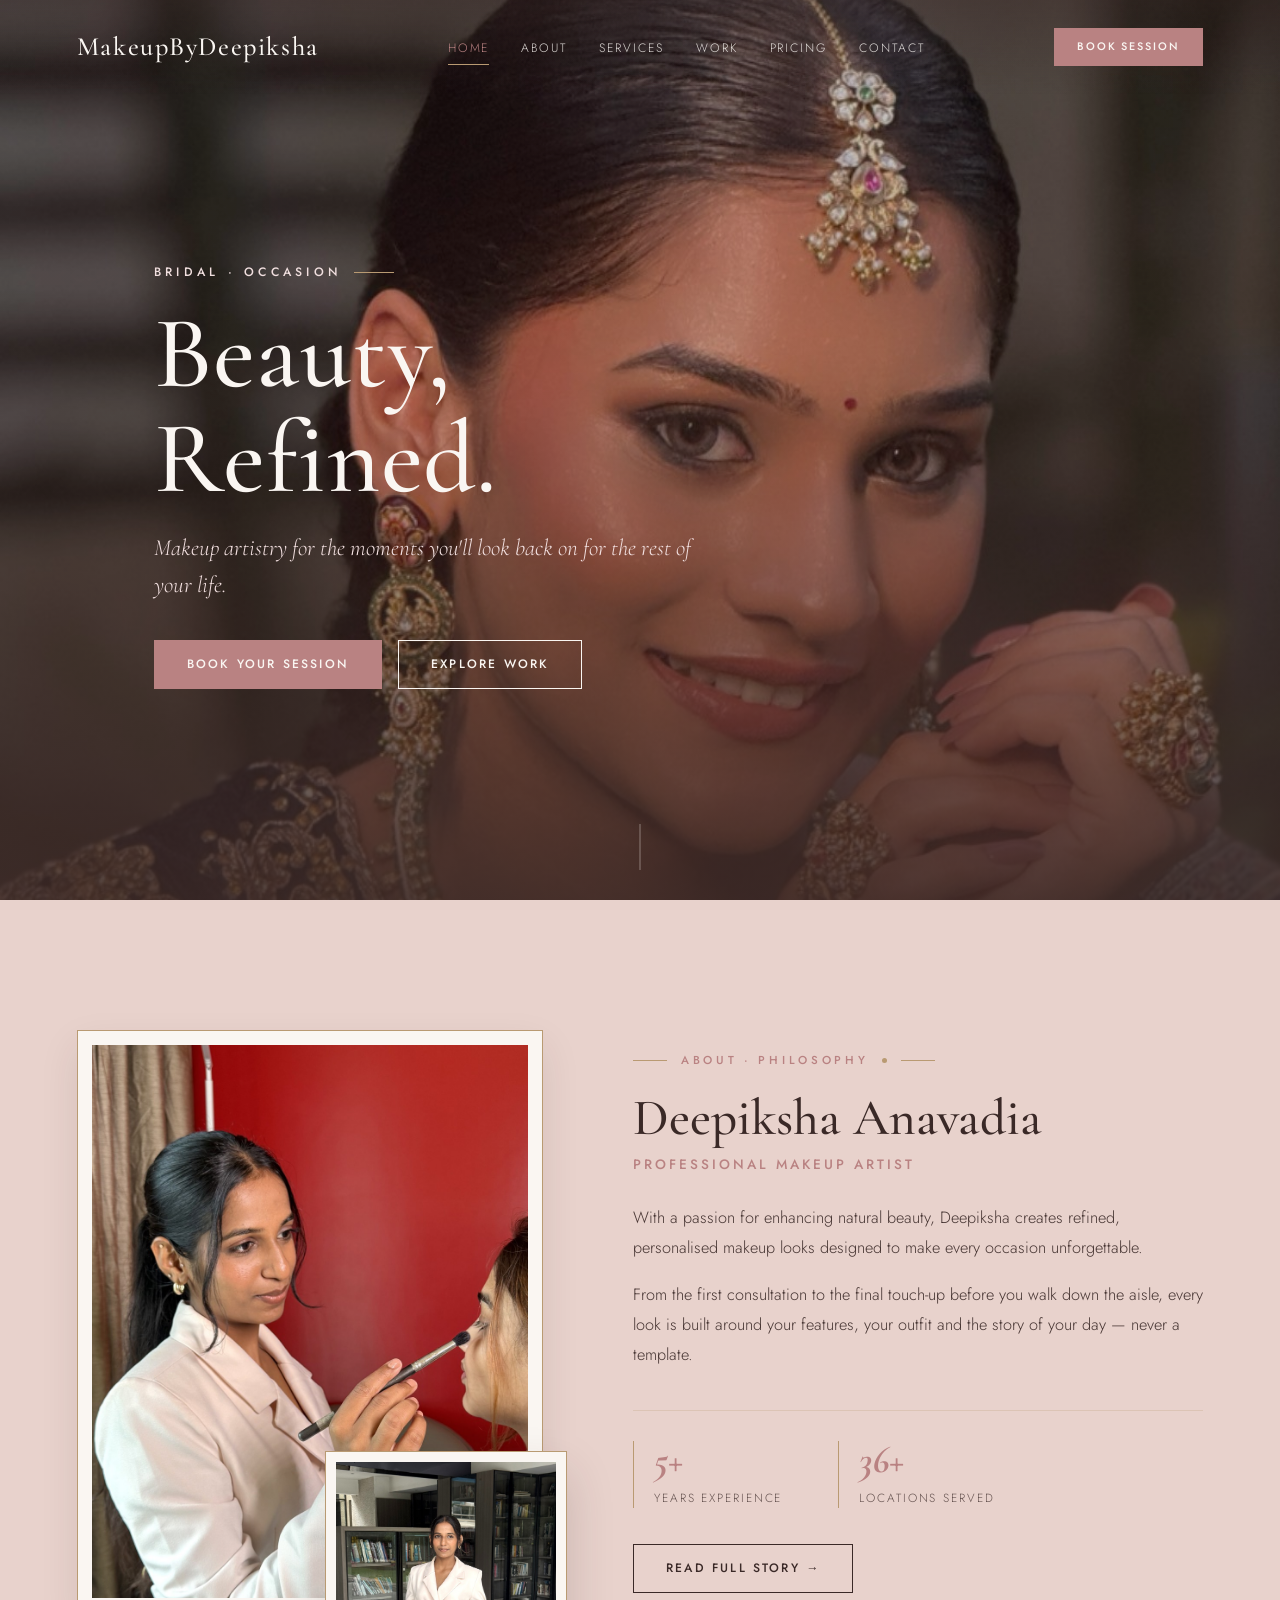
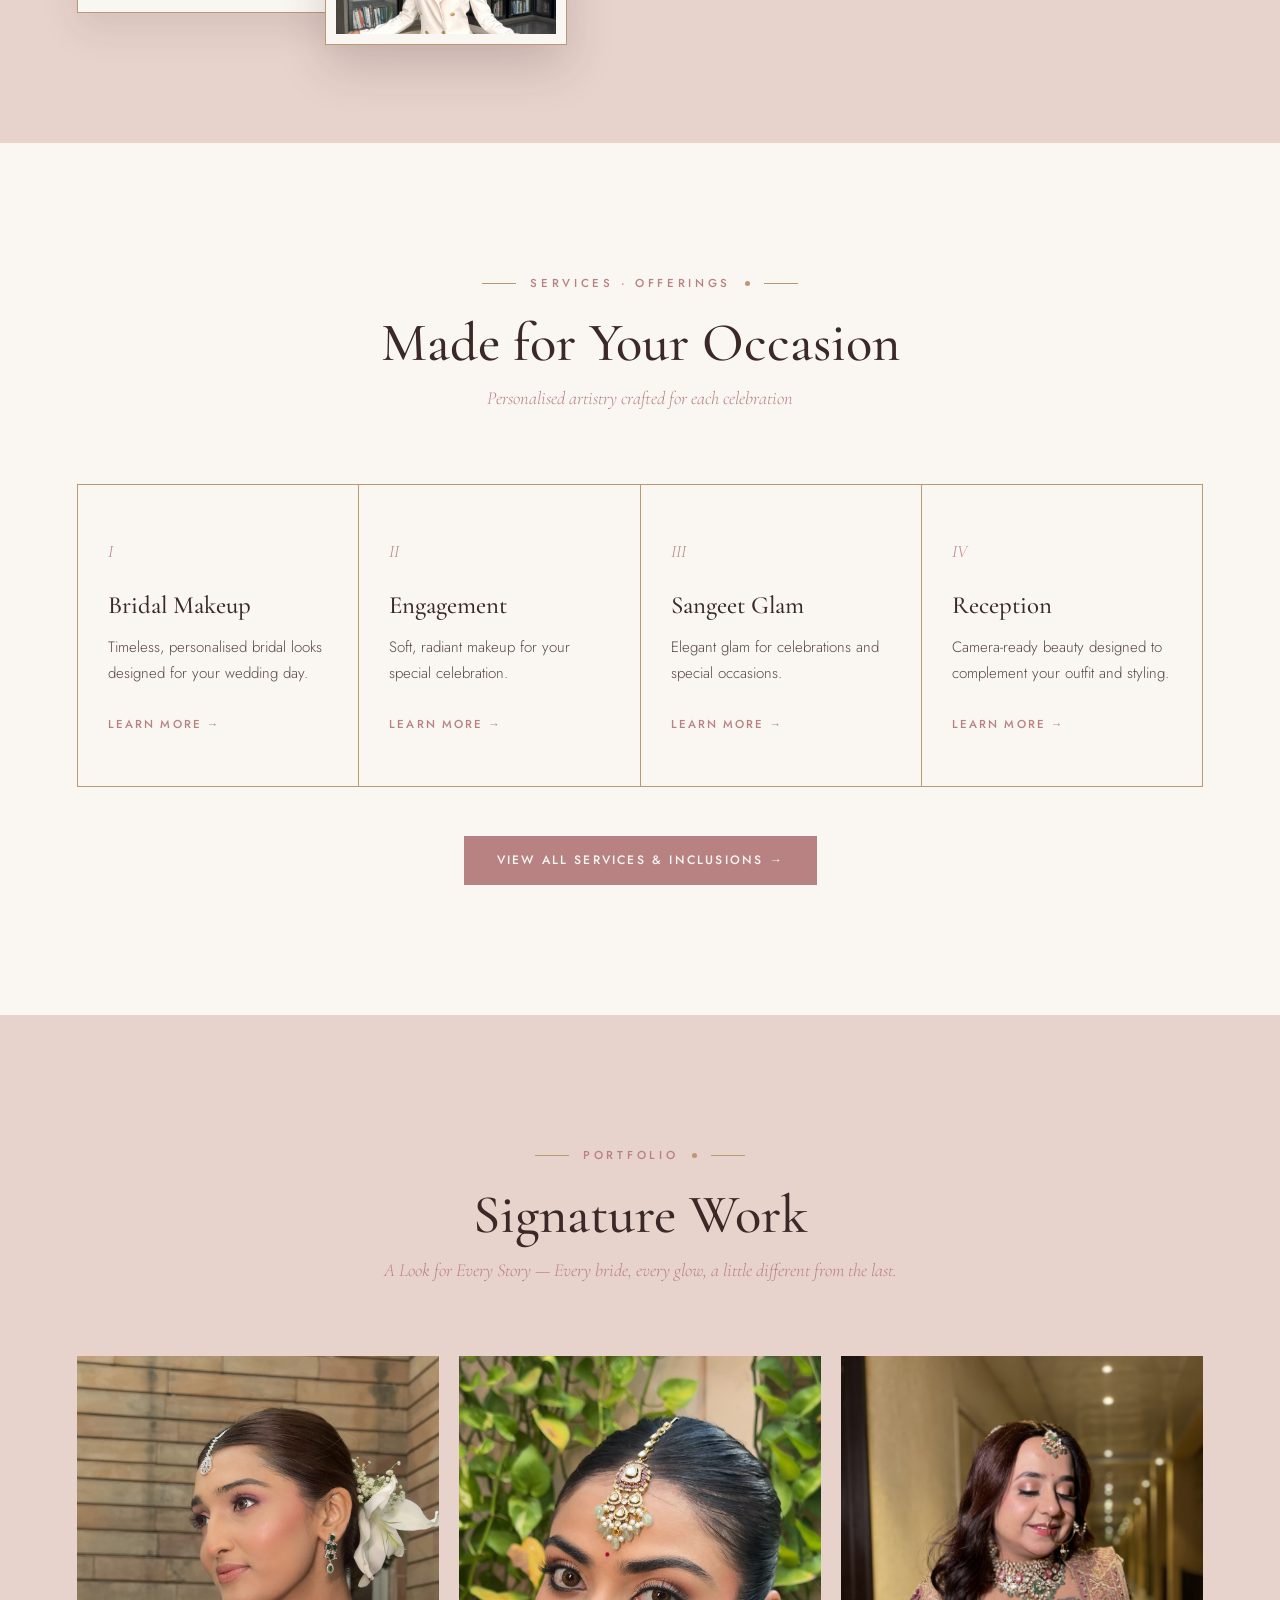
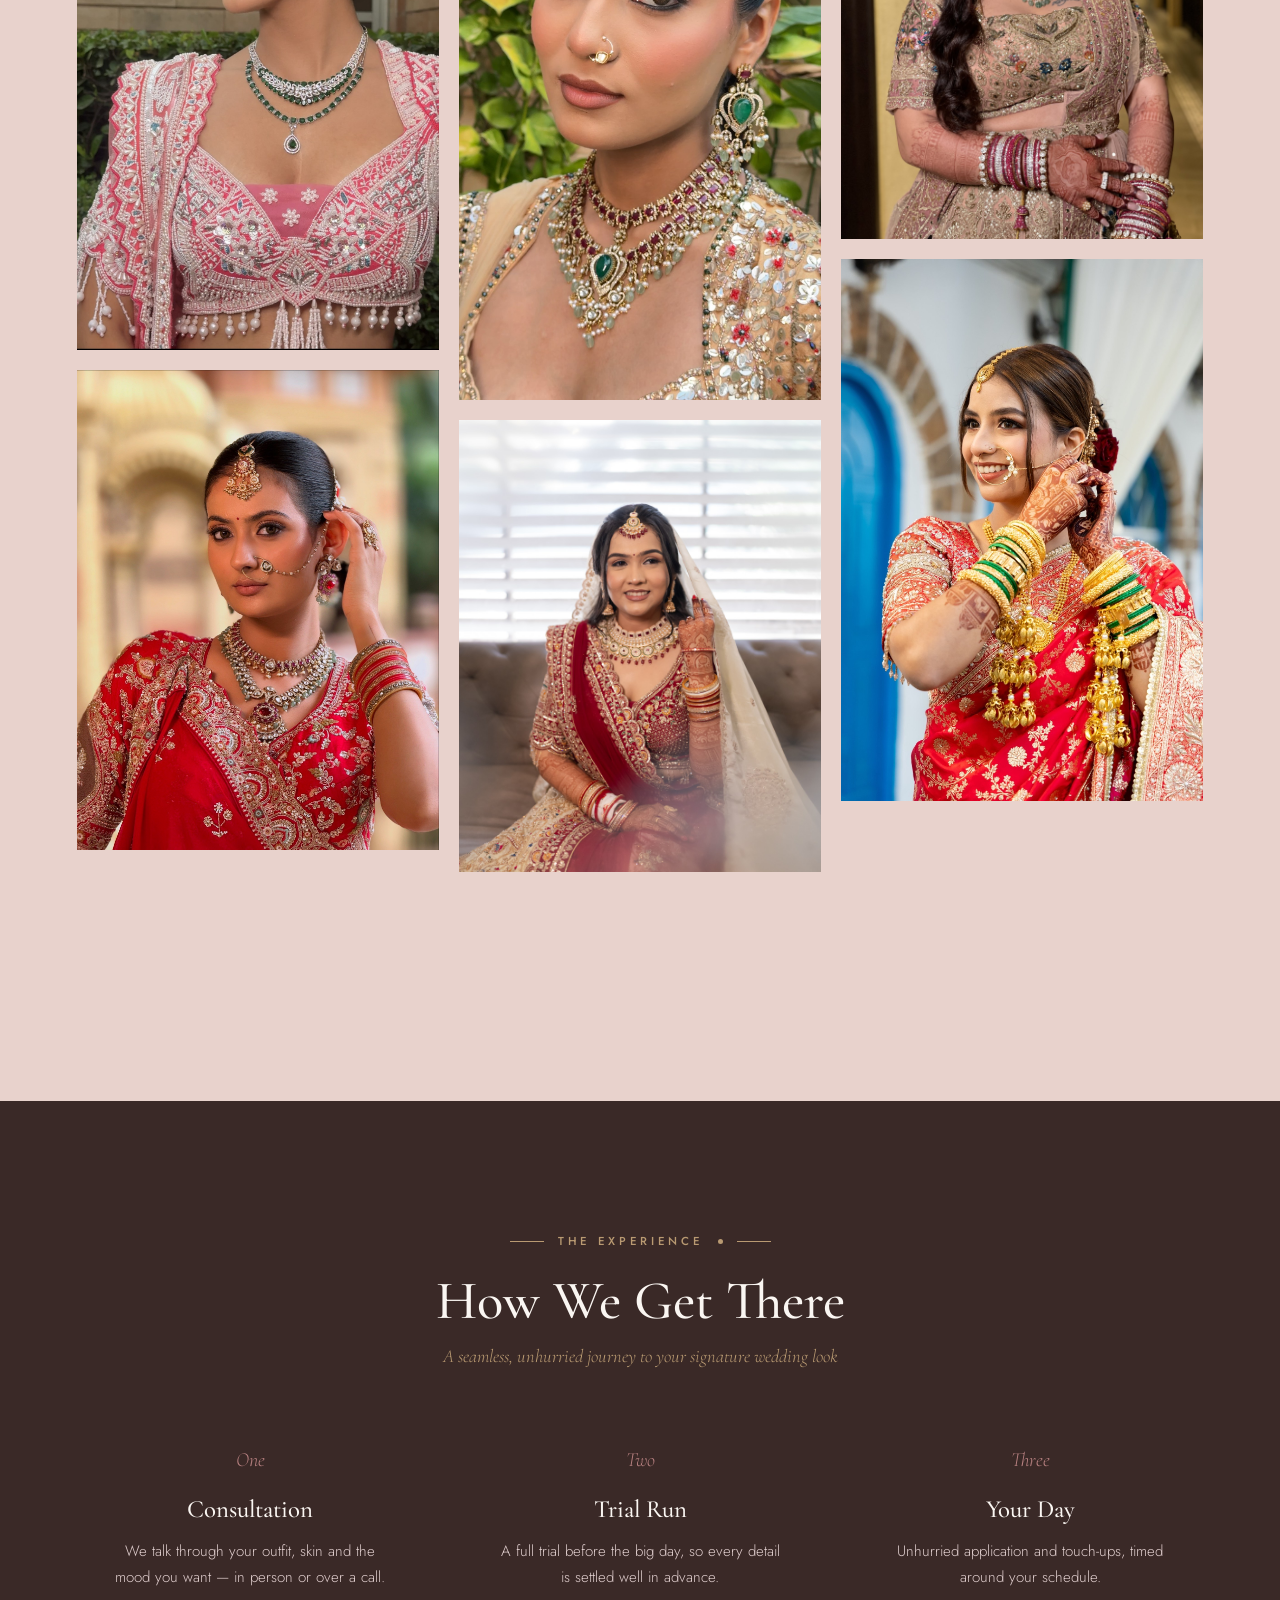
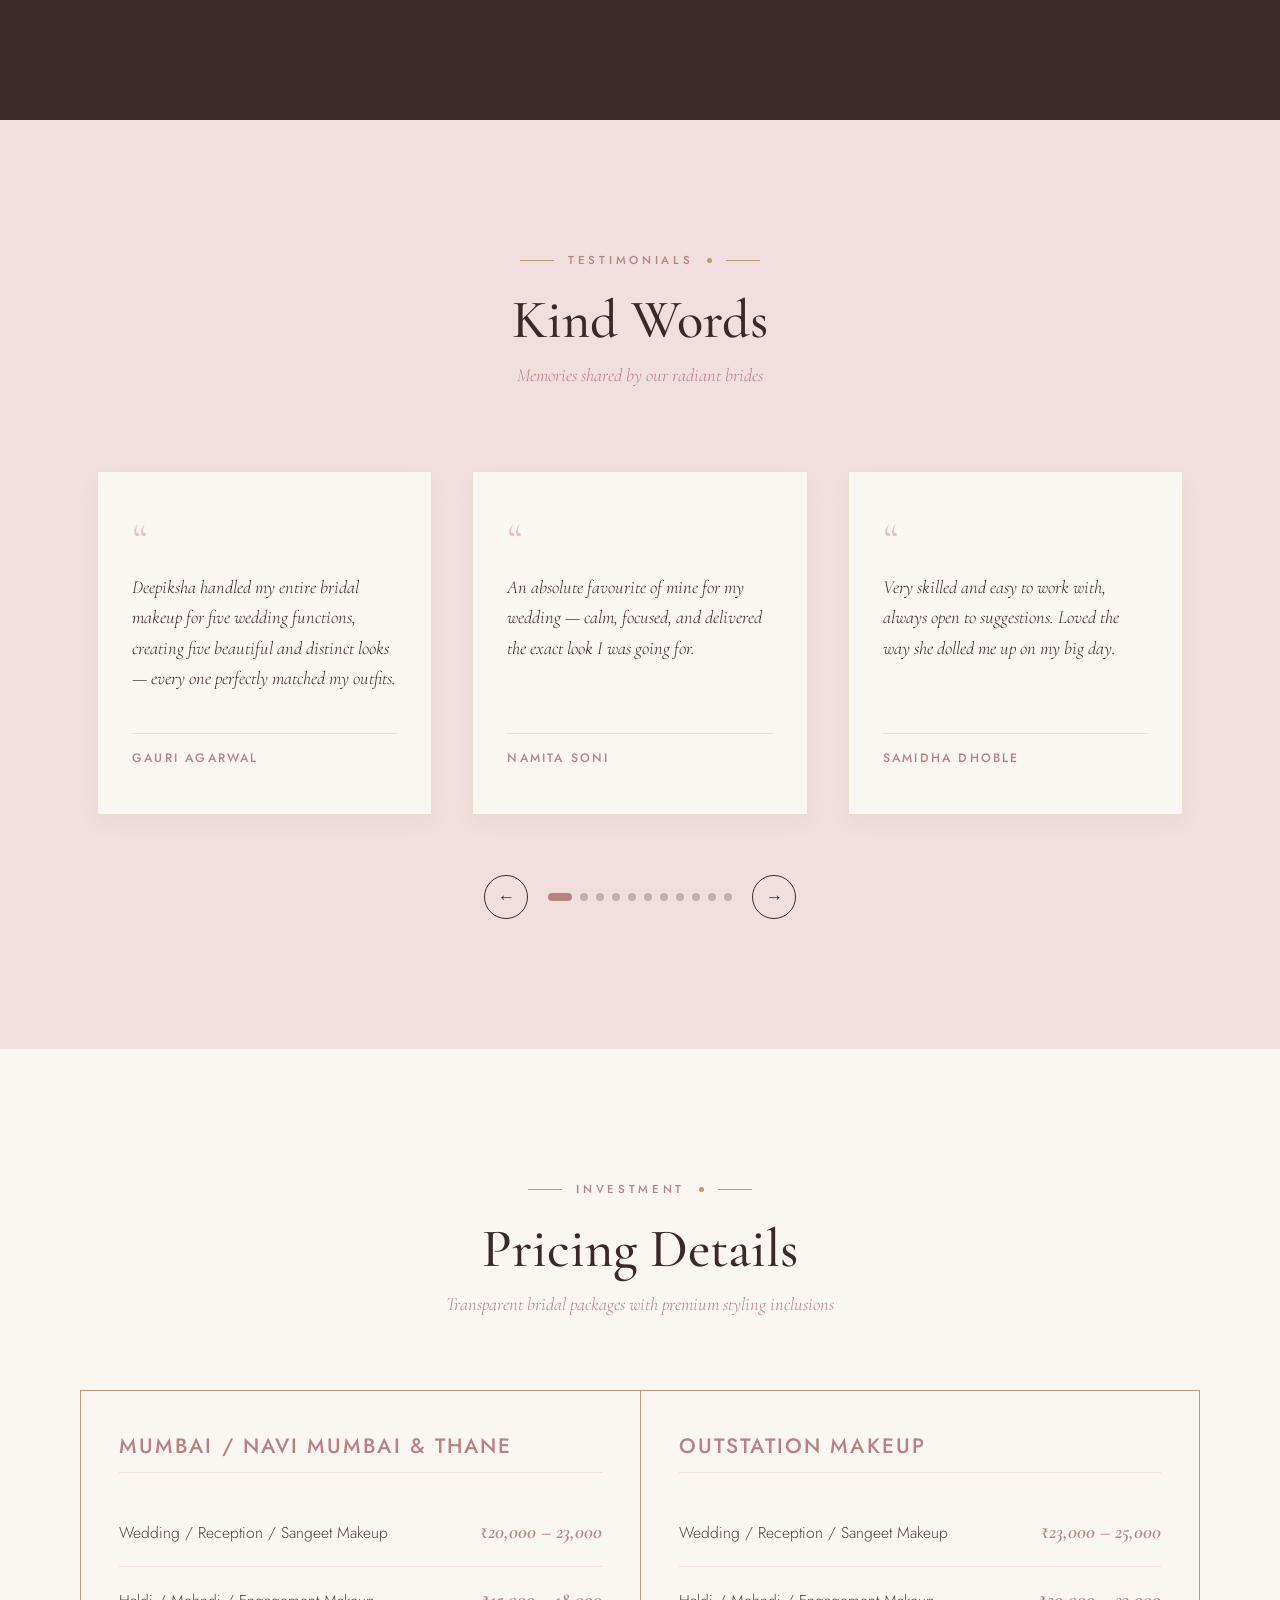
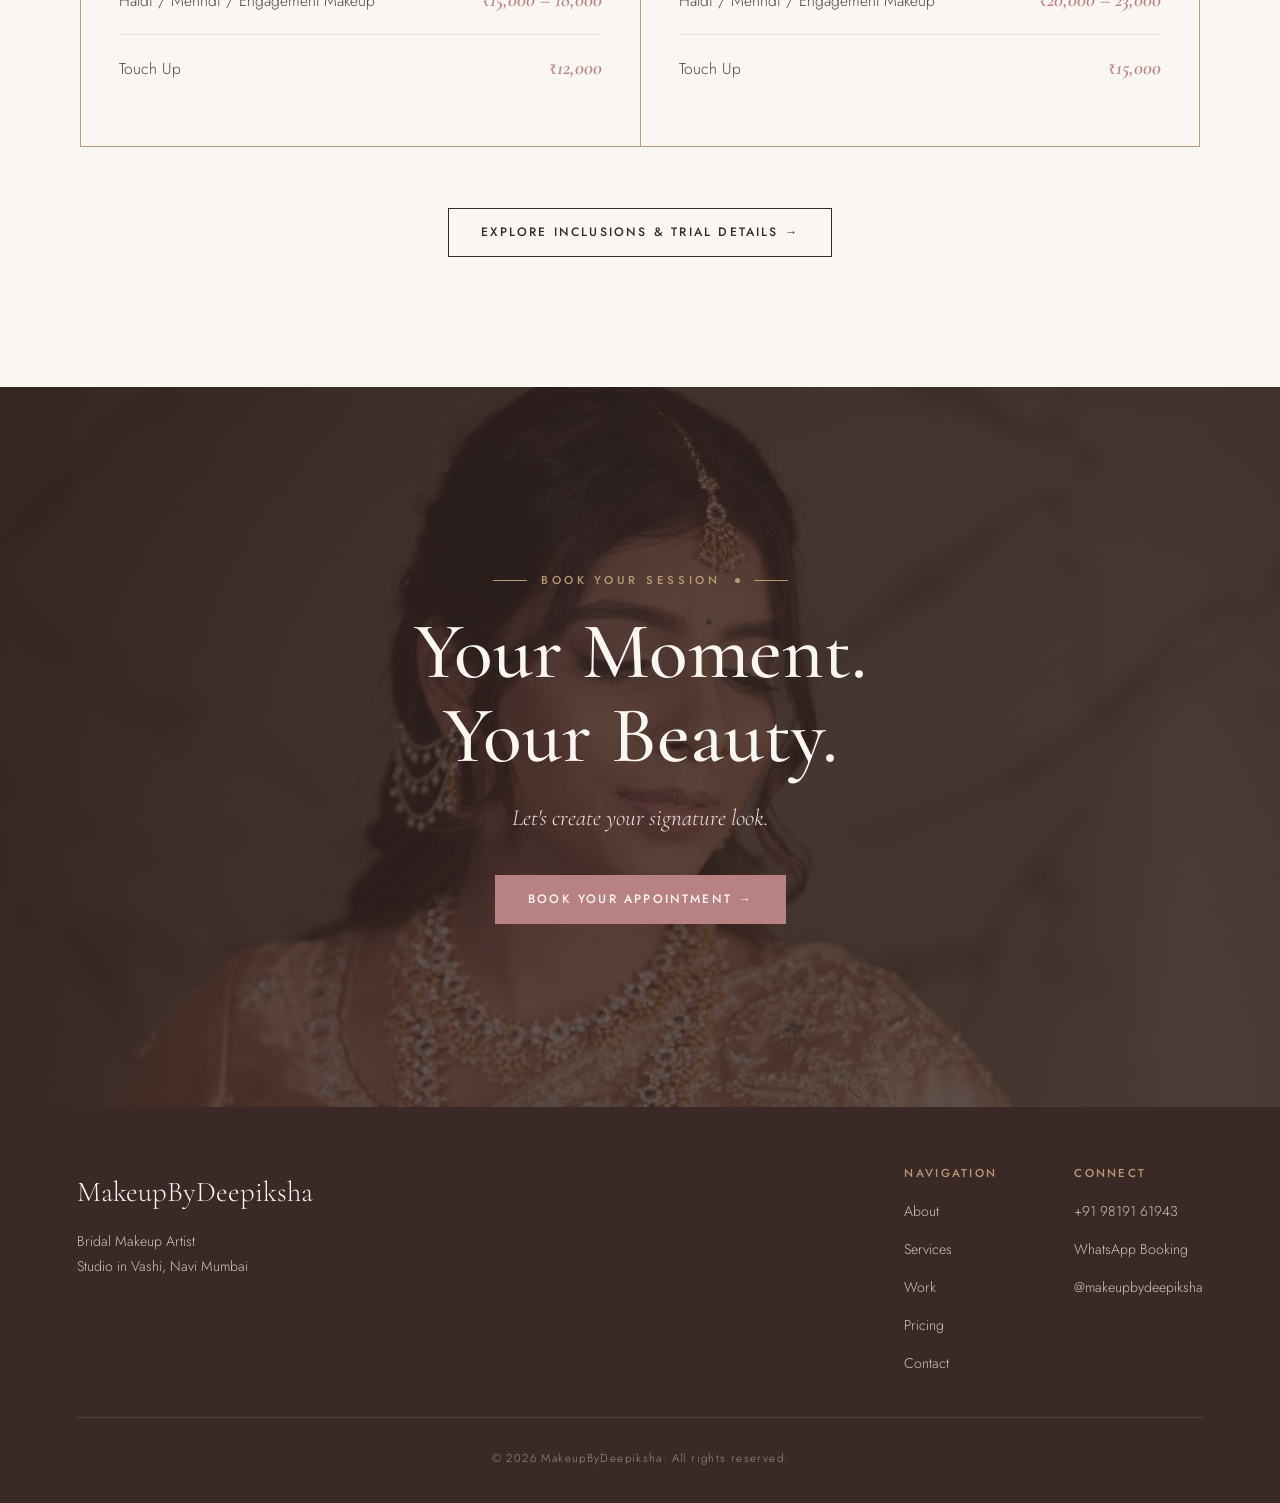
==== index.html @ e10f5a68 "mobile" ====
<!DOCTYPE html>
<html lang="en">

<head>
  <meta charset="UTF-8">
  <meta name="viewport" content="width=device-width, initial-scale=1.0">
  <title>MakeupByDeepiksha | Luxury Bridal Makeup Artist in Vashi, Navi Mumbai</title>

  <!-- Primary Meta Tags -->
  <meta name="title" content="MakeupByDeepiksha | Luxury Bridal Makeup Artist in Vashi, Navi Mumbai">
  <meta name="description"
    content="Luxury bridal and professional makeup services by MakeupByDeepiksha in Vashi. 5+ years of experience across 36+ locations. Timeless, elegant bridal looks tailored to your story.">
  <meta name="keywords"
    content="Bridal Makeup Artist Vashi, Wedding Makeup Navi Mumbai, Luxury Bridal Makeup, Deepiksha Anavadia, Engagement Makeup, Sangeet Glam, Reception Makeup Mumbai">
  <meta name="author" content="Deepiksha Anavadia">
  <meta name="robots" content="index, follow, max-image-preview:large, max-snippet:-1, max-video-preview:-1">
  <meta name="theme-color" content="#3A2927">
  <meta name="apple-mobile-web-app-capable" content="yes">
  <meta name="apple-mobile-web-app-status-bar-style" content="black-translucent">
  <meta name="apple-mobile-web-app-title" content="MakeupByDeepiksha">

  <!-- Favicon & App Icons -->
  <link rel="icon" type="image/svg+xml" href="images/favicon.svg">
  <link rel="apple-touch-icon" href="images/favicon.svg">

  <!-- Open Graph / Facebook / WhatsApp -->
  <meta property="og:type" content="website">
  <meta property="og:site_name" content="MakeupByDeepiksha">
  <meta property="og:locale" content="en_IN">
  <meta property="og:title" content="MakeupByDeepiksha | Luxury Bridal Makeup Artist in Vashi">
  <meta property="og:description"
    content="Timeless, personalised bridal and occasion makeup artistry by Deepiksha Anavadia. Studio in Vashi, Navi Mumbai. 5+ years experience & 36+ locations.">
  <meta property="og:image" content="images/og-meta-image.jpg">
  <meta property="og:image:secure_url" content="images/og-meta-image.jpg">
  <meta property="og:image:type" content="image/jpeg">
  <meta property="og:image:width" content="1012">
  <meta property="og:image:height" content="1800">
  <meta property="og:image:alt" content="MakeupByDeepiksha Luxury Bridal Makeup Artist in Vashi">

  <!-- Twitter Card -->
  <meta name="twitter:card" content="summary_large_image">
  <meta name="twitter:title" content="MakeupByDeepiksha | Luxury Bridal Makeup Artist in Vashi">
  <meta name="twitter:description"
    content="Timeless, personalised bridal and occasion makeup artistry by Deepiksha Anavadia. Studio in Vashi, Navi Mumbai.">
  <meta name="twitter:image" content="images/og-meta-image.jpg">
  <meta name="twitter:image:alt" content="MakeupByDeepiksha Luxury Bridal Makeup Artist">

  <!-- Structured Data / JSON-LD -->
  <script type="application/ld+json">
  {
    "@context": "https://schema.org",
    "@type": "BeautySalon",
    "name": "MakeupByDeepiksha",
    "image": "images/hero.jpg",
    "description": "Luxury bridal and professional makeup services by MakeupByDeepiksha in Vashi, Navi Mumbai.",
    "telephone": "+919819161943",
    "priceRange": "₹₹₹",
    "address": {
      "@type": "PostalAddress",
      "addressLocality": "Vashi",
      "addressRegion": "Navi Mumbai, Maharashtra",
      "addressCountry": "IN"
    },
    "geo": {
      "@type": "GeoCoordinates",
      "latitude": "19.077065",
      "longitude": "72.998993"
    },
    "openingHoursSpecification": {
      "@type": "OpeningHoursSpecification",
      "dayOfWeek": [
        "Monday",
        "Tuesday",
        "Wednesday",
        "Thursday",
        "Friday",
        "Saturday",
        "Sunday"
      ],
      "opens": "09:00",
      "closes": "20:00"
    },
    "sameAs": [
      "https://www.instagram.com/makeupbydeepiksha"
    ]
  }
  </script>

  <!-- Google Fonts -->
  <link rel="preconnect" href="https://fonts.googleapis.com">
  <link rel="preconnect" href="https://fonts.gstatic.com" crossorigin>
  <link
    href="https://fonts.googleapis.com/css2?family=Cormorant+Garamond:ital,wght@0,400;0,500;0,600;1,400;1,500&family=Jost:wght@300;400;500;600&display=swap"
    rel="stylesheet">

  <!-- Stylesheet -->
  <link rel="stylesheet" href="css/style.css">
</head>

<body>

  <!-- ==================== HEADER & NAVIGATION ==================== -->
  <header id="siteHeader" role="banner">
    <div class="logo-container">
      <a href="index.html" class="logo" aria-label="MakeupByDeepiksha Homepage">
        <span class="logo-full">MakeupByDeepiksha</span>
        <span class="logo-short">Deepiksha</span>
      </a>
    </div>

    <!-- Desktop Navigation -->
    <nav class="desktop-nav" aria-label="Main Navigation">
      <ul>
        <li><a href="index.html" class="active">Home</a></li>
        <li><a href="about.html">About</a></li>
        <li><a href="services.html">Services</a></li>
        <li><a href="work.html">Work</a></li>
        <li><a href="pricing.html">Pricing</a></li>
        <li><a href="contact.html">Contact</a></li>
      </ul>
    </nav>

    <div class="nav-actions">
      <a href="https://wa.me/919819161943?text=Hi%20Deepiksha%2C%20I%27d%20like%20to%20book%20a%20makeup%20session"
        class="btn nav-book-btn" target="_blank" rel="noopener noreferrer">Book Session</a>
      <!-- Mobile Toggle Button -->
      <button class="nav-toggle" id="navToggle" aria-label="Toggle navigation menu" aria-expanded="false"
        aria-controls="mobileNavDrawer">
        <span></span>
        <span></span>
        <span></span>
      </button>
    </div>
  </header>

  <!-- Mobile Drawer -->
  <div class="mobile-nav-backdrop" id="mobileNavBackdrop"></div>
  <div class="mobile-nav-drawer" id="mobileNavDrawer" role="dialog" aria-modal="true" aria-label="Mobile Navigation">
    <div class="mobile-nav-links">
      <a href="index.html" class="active">Home</a>
      <a href="about.html">About</a>
      <a href="services.html">Services</a>
      <a href="work.html">Work</a>
      <a href="pricing.html">Pricing</a>
      <a href="contact.html">Contact</a>
    </div>
    <div class="mobile-nav-footer">
      <p>Studio in Vashi, Navi Mumbai</p>
      <a href="tel:+919819161943" class="mobile-phone">+91 98191 61943</a>
      <a href="https://wa.me/919819161943?text=Hi%20Deepiksha%2C%20I%27d%20like%20to%20book%20a%20makeup%20session"
        class="btn" style="width: 100%;" target="_blank" rel="noopener noreferrer">WhatsApp Booking →</a>
    </div>
  </div>

  <main id="main-content">
    <!-- ==================== HERO SECTION ==================== -->
    <section class="hero" aria-label="Hero Section">
      <img class="hero-img" src="images/hero.jpg"
        alt="Bride with intricate mehendi hands adjusting her jewelry, makeup by Deepiksha" width="1170" height="2080"
        fetchpriority="high">

      <div class="hero-content reveal">
        <div class="hero-eyebrow">Bridal · Occasion</div>
        <h1>Beauty,<br>Refined.</h1>
        <p>Makeup artistry for the moments you'll look back on for the rest of your life.</p>
        <div class="hero-cta-group">
          <a href="https://wa.me/919819161943?text=Hi%20Deepiksha%2C%20I%27d%20like%20to%20book%20a%20makeup%20session"
            class="btn" target="_blank" rel="noopener noreferrer">Book Your Session</a>
          <a href="work.html" class="btn btn-light">Explore Work</a>
        </div>
      </div>

      <div class="scroll-cue" aria-hidden="true"></div>
    </section>

    <!-- ==================== ABOUT PREVIEW ==================== -->
    <section class="about-section" id="about-preview">
      <div class="about-grid">
        <div class="about-img-wrap reveal-scale">
          <img class="main-img" src="images/about-main.jpg"
            alt="Deepiksha, bridal makeup artist, applying makeup to a client" width="1012" height="1800"
            loading="lazy">
          <div class="inset-portrait">
            <img src="images/about-portrait.jpg" alt="Portrait of Deepiksha, bridal makeup artist" width="1200"
              height="1600" loading="lazy">
          </div>
        </div>

        <div class="about-text reveal">
          <div class="eyebrow left">About · Philosophy<span class="dot"></span></div>
          <h2>Deepiksha Anavadia</h2>
          <span class="role">Professional Makeup Artist</span>
          <p>With a passion for enhancing natural beauty, Deepiksha creates refined, personalised makeup looks designed
            to make every occasion unforgettable.</p>
          <p>From the first consultation to the final touch-up before you walk down the aisle, every look is built
            around your features, your outfit and the story of your day — never a template.</p>

          <div class="about-stats">
            <div class="stat">
              <strong>5+</strong>
              <span>Years Experience</span>
            </div>
            <div class="stat">
              <strong>36+</strong>
              <span>Locations Served</span>
            </div>
          </div>

          <div style="margin-top: 36px;">
            <a href="about.html" class="btn btn-outline">Read Full Story →</a>
          </div>
        </div>
      </div>
    </section>

    <!-- ==================== SERVICES PREVIEW ==================== -->
    <section class="services-section">
      <div class="section-title-wrap reveal">
        <div class="eyebrow">Services · Offerings<span class="dot"></span></div>
        <h2>Made for Your Occasion</h2>
        <p class="subtitle">Personalised artistry crafted for each celebration</p>
      </div>

      <div class="service-grid reveal">
        <div class="service-card">
          <div>
            <span class="num">I</span>
            <h3>Bridal Makeup</h3>
            <p>Timeless, personalised bridal looks designed for your wedding day.</p>
          </div>
          <a href="services.html" class="service-link">Learn More →</a>
        </div>

        <div class="service-card">
          <div>
            <span class="num">II</span>
            <h3>Engagement</h3>
            <p>Soft, radiant makeup for your special celebration.</p>
          </div>
          <a href="services.html" class="service-link">Learn More →</a>
        </div>

        <div class="service-card">
          <div>
            <span class="num">III</span>
            <h3>Sangeet Glam</h3>
            <p>Elegant glam for celebrations and special occasions.</p>
          </div>
          <a href="services.html" class="service-link">Learn More →</a>
        </div>

        <div class="service-card">
          <div>
            <span class="num">IV</span>
            <h3>Reception</h3>
            <p>Camera-ready beauty designed to complement your outfit and styling.</p>
          </div>
          <a href="services.html" class="service-link">Learn More →</a>
        </div>
      </div>

      <div style="margin-top: 48px;" class="reveal">
        <a href="services.html" class="btn">View All Services & Inclusions →</a>
      </div>
    </section>

    <!-- ==================== SIGNATURE WORK PREVIEW ==================== -->
    <section class="portfolio-section" style="background: var(--blush);">
      <div class="section-title-wrap reveal">
        <div class="eyebrow">Portfolio<span class="dot"></span></div>
        <h2>Signature Work</h2>
        <p class="subtitle">A Look for Every Story — Every bride, every glow, a little different from the last.</p>
      </div>

      <div class="gallery-grid reveal">
        <figure class="gallery-item" data-category="bridal" data-full="images/work-01.jpg" tabindex="0" role="button"
          aria-label="View Bridal Look">
          <img src="images/work-01.jpg" alt="Bride in pink lehenga with emerald jewellery and floral hair accent"
            width="1220" height="2000" loading="lazy">
          <figcaption>
            <span class="tag">Bridal Look</span>
            <span class="view">View Look →</span>
          </figcaption>
        </figure>

        <figure class="gallery-item" data-category="engagement" data-full="images/work-02.jpg" tabindex="0"
          role="button" aria-label="View Engagement Glow">
          <img src="images/work-02.jpg" alt="Bride in red bridal lehenga with polki jewellery and nose ring chain"
            width="1440" height="1910" loading="lazy">
          <figcaption>
            <span class="tag">Engagement Glow</span>
            <span class="view">View Look →</span>
          </figcaption>
        </figure>

        <figure class="gallery-item" data-category="occasion" data-full="images/work-03.jpg" tabindex="0" role="button"
          aria-label="View Party Glam">
          <img src="images/work-03.jpg" alt="Bride in beige gold lehenga with emerald and ruby tikka set" width="1125"
            height="2000" loading="lazy">
          <figcaption>
            <span class="tag">Party Glam</span>
            <span class="view">View Look →</span>
          </figcaption>
        </figure>

        <figure class="gallery-item" data-category="bridal" data-full="images/work-05.jpg" tabindex="0" role="button"
          aria-label="View Reception Ready">
          <img src="images/work-05.jpg" alt="Bride in red bridal lehenga with veil and kundan jewellery" width="1600"
            height="2000" loading="lazy">
          <figcaption>
            <span class="tag">Reception Ready</span>
            <span class="view">View Look →</span>
          </figcaption>
        </figure>

        <figure class="gallery-item" data-category="reception" data-full="images/work-06.jpg" tabindex="0" role="button"
          aria-label="View Reception Bride">
          <img src="images/work-06.jpg" alt="Bride in peach lehenga with green and kundan choker in hallway"
            width="1500" height="2000" loading="lazy">
          <figcaption>
            <span class="tag">Reception Bride</span>
            <span class="view">View Look →</span>
          </figcaption>
        </figure>

        <figure class="gallery-item" data-category="bridal" data-full="images/work-07.jpg" tabindex="0" role="button"
          aria-label="View Editorial Bride">
          <img src="images/work-07.jpg"
            alt="Bride in red banarasi saree with gold jhumka jewellery and rose hair accent" width="1335" height="2000"
            loading="lazy">
          <figcaption>
            <span class="tag">Editorial Bride</span>
            <span class="view">View Look →</span>
          </figcaption>
        </figure>
      </div>

      <div style="margin-top: 50px;" class="reveal">
        <a href="work.html" class="btn">View Complete Portfolio (14+ Looks) →</a>
      </div>
    </section>

    <!-- ==================== THE EXPERIENCE / PROCESS ==================== -->
    <section class="experience-section">
      <div class="section-title-wrap reveal">
        <div class="eyebrow light">The Experience<span class="dot"></span></div>
        <h2>How We Get There</h2>
        <p class="subtitle" style="color: var(--gold);">A seamless, unhurried journey to your signature wedding look</p>
      </div>

      <div class="exp-grid reveal">
        <div class="exp-step">
          <span class="n">One</span>
          <h3>Consultation</h3>
          <p>We talk through your outfit, skin and the mood you want — in person or over a call.</p>
        </div>

        <div class="exp-step">
          <span class="n">Two</span>
          <h3>Trial Run</h3>
          <p>A full trial before the big day, so every detail is settled well in advance.</p>
        </div>

        <div class="exp-step">
          <span class="n">Three</span>
          <h3>Your Day</h3>
          <p>Unhurried application and touch-ups, timed around your schedule.</p>
        </div>
      </div>
    </section>

    <!-- ==================== TESTIMONIALS ==================== -->
    <section class="testimonials-section">
      <div class="section-title-wrap reveal">
        <div class="eyebrow">Testimonials<span class="dot"></span></div>
        <h2>Kind Words</h2>
        <p class="subtitle">Memories shared by our radiant brides</p>
      </div>

      <div class="testimonials-carousel-wrap reveal">
        <div class="t-slider-container">
          <div class="t-slider-track" id="testimonialsTrack">
            <!-- 1 -->
            <div class="t-slide">
              <div class="t-card">
                <div class="quote-mark">“</div>
                <p>Deepiksha handled my entire bridal makeup for five wedding functions, creating five beautiful and
                  distinct looks — every one perfectly matched my outfits.</p>
                <span class="who">Gauri Agarwal</span>
              </div>
            </div>
            <!-- 2 -->
            <div class="t-slide">
              <div class="t-card">
                <div class="quote-mark">“</div>
                <p>An absolute favourite of mine for my wedding — calm, focused, and delivered the exact look I was
                  going for.</p>
                <span class="who">Namita Soni</span>
              </div>
            </div>
            <!-- 3 -->
            <div class="t-slide">
              <div class="t-card">
                <div class="quote-mark">“</div>
                <p>Very skilled and easy to work with, always open to suggestions. Loved the way she dolled me up on my
                  big day.</p>
                <span class="who">Samidha Dhoble</span>
              </div>
            </div>
            <!-- 4 -->
            <div class="t-slide">
              <div class="t-card">
                <div class="quote-mark">“</div>
                <p>The entire process was calm and peaceful, and she made me feel very comfortable. The makeup looked
                  beautiful and natural.</p>
                <span class="who">Anjali Tripathi</span>
              </div>
            </div>
            <!-- 5 -->
            <div class="t-slide">
              <div class="t-card">
                <div class="quote-mark">“</div>
                <p>My last-minute saviour — travelled so far for my big day and saved it completely. The makeup was
                  subtle, long-lasting, and got so many compliments.</p>
                <span class="who">Sumaiya Khan</span>
              </div>
            </div>
            <!-- 6 -->
            <div class="t-slide">
              <div class="t-card">
                <div class="quote-mark">“</div>
                <p>Deepiksha is absolutely amazing. Her calm presence and punctuality made the entire experience smooth
                  and worry-free.</p>
                <span class="who">Sharon Dsouza</span>
              </div>
            </div>
            <!-- 7 -->
            <div class="t-slide">
              <div class="t-card">
                <div class="quote-mark">“</div>
                <p>I absolutely loved my look, and everything was done so perfectly. The makeup stayed flawless until
                  the very end of the day.</p>
                <span class="who">Ashwini Kotian</span>
              </div>
            </div>
            <!-- 8 -->
            <div class="t-slide">
              <div class="t-card">
                <div class="quote-mark">“</div>
                <p>Such a sweet person with such an innate art of doing makeup — she did an effortless job on my face.
                </p>
                <span class="who">Vridhi Tilwani</span>
              </div>
            </div>
            <!-- 9 -->
            <div class="t-slide">
              <div class="t-card">
                <div class="quote-mark">“</div>
                <p>An amazing experience with Deepiksha for my bridal makeup and three other events — every look was
                  beautifully done, long-lasting, and perfectly suited.</p>
                <span class="who">Hasu Arethiya</span>
              </div>
            </div>
            <!-- 10 -->
            <div class="t-slide">
              <div class="t-card">
                <div class="quote-mark">“</div>
                <p>Very professional and patient, and the whole session felt relaxed. The makeup was done beautifully
                  and stayed well.</p>
                <span class="who">Alexandra Dede</span>
              </div>
            </div>
            <!-- 11 -->
            <div class="t-slide">
              <div class="t-card">
                <div class="quote-mark">“</div>
                <p>I loved the makeup — the look was exactly what I needed and made my day. Deepiksha was very
                  professional throughout.</p>
                <span class="who">Khushbu Daiya</span>
              </div>
            </div>
          </div>
        </div>

        <!-- Carousel Navigation Controls -->
        <div class="t-carousel-controls">
          <button class="t-nav-btn" id="testimonialPrev" aria-label="Previous testimonial">←</button>
          <div class="t-dots" id="testimonialDots"></div>
          <button class="t-nav-btn" id="testimonialNext" aria-label="Next testimonial">→</button>
        </div>
      </div>
    </section>

    <!-- ==================== PRICING PREVIEW ==================== -->
    <section class="pricing-section">
      <div class="section-title-wrap reveal">
        <div class="eyebrow">Investment<span class="dot"></span></div>
        <h2>Pricing Details</h2>
        <p class="subtitle">Transparent bridal packages with premium styling inclusions</p>
      </div>

      <div class="price-grid reveal">
        <div class="price-card">
          <h3>Mumbai / Navi Mumbai & Thane</h3>
          <div class="price-row">
            <span>Wedding / Reception / Sangeet Makeup</span>
            <span>₹20,000 – 23,000</span>
          </div>
          <div class="price-row">
            <span>Haldi / Mehndi / Engagement Makeup</span>
            <span>₹15,000 – 18,000</span>
          </div>
          <div class="price-row">
            <span>Touch Up</span>
            <span>₹12,000</span>
          </div>
        </div>

        <div class="price-card">
          <h3>Outstation Makeup</h3>
          <div class="price-row">
            <span>Wedding / Reception / Sangeet Makeup</span>
            <span>₹23,000 – 25,000</span>
          </div>
          <div class="price-row">
            <span>Haldi / Mehndi / Engagement Makeup</span>
            <span>₹20,000 – 23,000</span>
          </div>
          <div class="price-row">
            <span>Touch Up</span>
            <span>₹15,000</span>
          </div>
        </div>
      </div>

      <div class="reveal">
        <a href="pricing.html" class="btn btn-outline">Explore Inclusions & Trial Details →</a>
      </div>
    </section>

    <!-- ==================== FINAL CTA ==================== -->
    <section class="final-cta">
      <img src="images/cta-bg.jpg" alt="Bride in golden benarasi saree with layered necklace and mehndi hands"
        width="1333" height="2000" loading="lazy">
      <div class="final-cta-content reveal">
        <div class="eyebrow light">Book Your Session<span class="dot"></span></div>
        <h2>Your Moment.<br>Your Beauty.</h2>
        <p>Let's create your signature look.</p>
        <a href="https://wa.me/919819161943?text=Hi%20Deepiksha%2C%20I%27d%20like%20to%20book%20a%20makeup%20session"
          class="btn" target="_blank" rel="noopener noreferrer">Book Your Appointment →</a>
      </div>
    </section>
  </main>

  <!-- ==================== LIGHTBOX MODAL ==================== -->
  <div class="lightbox-modal" id="lightboxModal" role="dialog" aria-modal="true" aria-hidden="true"
    aria-label="Portfolio image preview">
    <button class="lightbox-close" id="lightboxClose" aria-label="Close image preview">✕</button>
    <button class="lightbox-nav-btn lightbox-prev" id="lightboxPrev" aria-label="Previous image">‹</button>
    <div class="lightbox-content">
      <img id="lightboxImg" src="" alt="">
      <div class="lightbox-caption">
        <span class="lb-tag" id="lightboxTag"></span>
        <span class="lb-alt" id="lightboxAlt"></span>
      </div>
    </div>
    <button class="lightbox-nav-btn lightbox-next" id="lightboxNext" aria-label="Next image">›</button>
  </div>

  <!-- ==================== FOOTER ==================== -->
  <footer role="contentinfo">
    <div class="footer-top">
      <div class="footer-brand">
        <div class="f-logo">MakeupByDeepiksha</div>
        <p>Bridal Makeup Artist<br>Studio in Vashi, Navi Mumbai</p>
      </div>

      <div class="f-cols">
        <div class="f-col">
          <h4>Navigation</h4>
          <ul>
            <li><a href="about.html">About</a></li>
            <li><a href="services.html">Services</a></li>
            <li><a href="work.html">Work</a></li>
            <li><a href="pricing.html">Pricing</a></li>
            <li><a href="contact.html">Contact</a></li>
          </ul>
        </div>

        <div class="f-col">
          <h4>Connect</h4>
          <ul>
            <li><a href="tel:+919819161943">+91 98191 61943</a></li>
            <li><a
                href="https://wa.me/919819161943?text=Hi%20Deepiksha%2C%20I%27d%20like%20to%20book%20a%20makeup%20session"
                target="_blank" rel="noopener noreferrer">WhatsApp Booking</a></li>
            <li><a href="https://instagram.com/makeupbydeepiksha" target="_blank"
                rel="noopener noreferrer">@makeupbydeepiksha</a></li>
          </ul>
        </div>
      </div>
    </div>

    <div class="copyright">
      © 2026 MakeupByDeepiksha. All rights reserved.
    </div>
  </footer>

  <!-- Scripts -->
  <script src="js/script.js" defer></script>
</body>

</html>
---- css/style.css ----
/* ==========================================================================
   MakeupByDeepiksha - Official Multipage Stylesheet
   Luxury Bridal & Occasion Makeup Artistry | Studio in Vashi, Navi Mumbai
   ========================================================================== */

/* ---------- Design Tokens (Approved Brand Palette) ---------- */
:root {
  --pearl: #FAF6F2;
  --blush: #E8D2CC;
  --petal: #F1DFDF;
  --rose: #B98282;
  --cocoa: #3A2927;
  --gold: #B99A72;
  --gold-light: rgba(185, 154, 114, 0.25);
  --cocoa-trans: rgba(58, 41, 39, 0.82);
  --cocoa-card: rgba(58, 41, 39, 0.04);
  --serif: 'Cormorant Garamond', Georgia, 'Times New Roman', serif;
  --sans: 'Jost', -apple-system, BlinkMacSystemFont, 'Segoe UI', Roboto, sans-serif;
  --transition-fast: 0.25s cubic-bezier(0.25, 1, 0.5, 1);
  --transition-smooth: 0.4s cubic-bezier(0.25, 1, 0.5, 1);
  --transition-luxury: 0.7s cubic-bezier(0.16, 1, 0.3, 1);
}

/* ---------- Reset & Base ---------- */
*,
*::before,
*::after {
  margin: 0;
  padding: 0;
  box-sizing: border-box;
}

html {
  scroll-behavior: smooth;
  -webkit-text-size-adjust: 100%;
  overflow-x: hidden;
  width: 100%;
  max-width: 100%;
}

body {
  background-color: var(--pearl);
  color: var(--cocoa);
  font-family: var(--sans);
  font-weight: 300;
  line-height: 1.75;
  overflow-x: hidden;
  width: 100%;
  max-width: 100%;
  position: relative;
  font-size: 16px;
  -webkit-font-smoothing: antialiased;
  -moz-osx-font-smoothing: grayscale;
}

body.menu-open {
  overflow: hidden;
}

main,
section,
header,
footer {
  width: 100%;
  max-width: 100%;
  box-sizing: border-box;
}

img {
  display: block;
  max-width: 100%;
  height: auto;
}

a {
  text-decoration: none;
  color: inherit;
  transition: color var(--transition-fast), opacity var(--transition-fast);
}

button {
  font-family: inherit;
  border: none;
  background: none;
  cursor: pointer;
}

h1,
h2,
h3,
h4,
h5,
h6 {
  font-family: var(--serif);
  font-weight: 500;
  line-height: 1.12;
  color: var(--cocoa);
}

p {
  margin-bottom: 1rem;
}

p:last-child {
  margin-bottom: 0;
}

ul,
ol {
  list-style: none;
}

/* ---------- Accessibility Focus States ---------- */
a:focus-visible,
button:focus-visible,
input:focus-visible,
select:focus-visible,
textarea:focus-visible {
  outline: 2px solid var(--gold);
  outline-offset: 4px;
}

/* ---------- Scroll Reveal Animations ---------- */
.reveal {
  opacity: 0;
  transform: translateY(28px);
  transition: opacity 0.8s cubic-bezier(0.16, 1, 0.3, 1), transform 0.8s cubic-bezier(0.16, 1, 0.3, 1);
  will-change: opacity, transform;
}

.reveal.in {
  opacity: 1;
  transform: translateY(0);
}

.reveal-scale {
  opacity: 0;
  transform: scale(0.96);
  transition: opacity 0.9s cubic-bezier(0.16, 1, 0.3, 1), transform 0.9s cubic-bezier(0.16, 1, 0.3, 1);
  will-change: opacity, transform;
}

.reveal-scale.in {
  opacity: 1;
  transform: scale(1);
}

@media (prefers-reduced-motion: reduce) {
  html {
    scroll-behavior: auto;
  }

  .reveal,
  .reveal-scale {
    transition: none !important;
    opacity: 1 !important;
    transform: none !important;
  }

  * {
    animation-duration: 0.001ms !important;
    animation-iteration-count: 1 !important;
    transition-duration: 0.001ms !important;
  }
}

/* ---------- Eyebrow Signature ---------- */
.eyebrow {
  font-family: var(--sans);
  letter-spacing: 0.32em;
  text-transform: uppercase;
  font-size: 0.72rem;
  font-weight: 500;
  color: var(--rose);
  display: flex;
  align-items: center;
  gap: 14px;
  justify-content: center;
  margin-bottom: 20px;
}

.eyebrow::before,
.eyebrow::after {
  content: '';
  width: 34px;
  height: 1px;
  background: var(--gold);
  display: inline-block;
}

.eyebrow .dot {
  width: 5px;
  height: 5px;
  border-radius: 50%;
  background: var(--gold);
  display: inline-block;
}

.eyebrow.left {
  justify-content: flex-start;
}

.eyebrow.left::after {
  flex: 0 0 34px;
}

.eyebrow.light {
  color: var(--gold);
}

.eyebrow.light::before,
.eyebrow.light::after {
  background: var(--gold);
}

.eyebrow.light .dot {
  background: var(--gold);
}

/* ---------- Standard Buttons ---------- */
.btn {
  display: inline-flex;
  align-items: center;
  justify-content: center;
  gap: 10px;
  padding: 15px 32px;
  background: var(--rose);
  color: var(--pearl);
  font-family: var(--sans);
  font-size: 0.76rem;
  font-weight: 500;
  letter-spacing: 0.18em;
  text-transform: uppercase;
  border: 1px solid var(--rose);
  transition: all var(--transition-smooth);
  cursor: pointer;
  text-align: center;
  position: relative;
  max-width: 100%;
  box-sizing: border-box;
  line-height: 1.4;
}

.btn:hover {
  background: transparent;
  color: var(--rose);
  letter-spacing: 0.28em;
  box-shadow: 0 8px 24px rgba(185, 130, 130, 0.18);
}

.btn.btn-outline {
  background: transparent;
  color: var(--cocoa);
  border-color: var(--cocoa);
}

.btn.btn-outline:hover {
  background: var(--cocoa);
  color: var(--pearl);
}

.btn.btn-light {
  background: transparent;
  color: var(--pearl);
  border-color: var(--pearl);
}

.btn.btn-light:hover {
  background: var(--pearl);
  color: var(--cocoa);
  letter-spacing: 0.28em;
}

.btn.btn-gold {
  background: var(--gold);
  color: var(--pearl);
  border-color: var(--gold);
}

.btn.btn-gold:hover {
  background: transparent;
  color: var(--gold);
}

/* ---------- Header & Navigation ---------- */
header#siteHeader,
#siteHeader {
  position: fixed;
  top: 0;
  left: 0;
  right: 0;
  z-index: 1000;
  display: flex;
  align-items: center;
  justify-content: space-between;
  padding: 24px 6vw;
  background: linear-gradient(to bottom, rgba(58, 41, 39, 0.45) 0%, transparent 100%);
  transition: background var(--transition-smooth), padding var(--transition-smooth), box-shadow var(--transition-smooth);
}

/* Solid state for scrolled or inner pages */
header#siteHeader.scrolled,
header#siteHeader.header-solid,
#siteHeader.scrolled,
#siteHeader.header-solid {
  background: var(--pearl);
  box-shadow: 0 2px 24px rgba(58, 41, 39, 0.08);
  padding: 14px 6vw;
}

.logo-container {
  display: flex;
  align-items: center;
}

.logo {
  font-family: var(--serif);
  font-size: clamp(1.2rem, 2.4vw, 1.65rem);
  font-weight: 500;
  letter-spacing: 0.06em;
  color: var(--pearl);
  transition: color var(--transition-smooth);
  white-space: nowrap;
}

#siteHeader.scrolled .logo,
#siteHeader.header-solid .logo {
  color: var(--cocoa);
}

.logo-short {
  display: none;
}

nav.desktop-nav ul {
  display: flex;
  align-items: center;
  gap: 32px;
}

nav.desktop-nav a {
  font-family: var(--sans);
  font-size: 0.76rem;
  letter-spacing: 0.16em;
  text-transform: uppercase;
  color: var(--pearl);
  opacity: 0.85;
  padding: 8px 0;
  position: relative;
  transition: color var(--transition-fast), opacity var(--transition-fast);
}

nav.desktop-nav a::after {
  content: '';
  position: absolute;
  bottom: 0;
  left: 50%;
  width: 0;
  height: 1px;
  background: var(--gold);
  transition: width var(--transition-smooth), left var(--transition-smooth);
}

nav.desktop-nav a:hover,
nav.desktop-nav a.active {
  opacity: 1;
  color: var(--rose);
}

nav.desktop-nav a.active::after,
nav.desktop-nav a:hover::after {
  width: 100%;
  left: 0;
}

#siteHeader.scrolled nav.desktop-nav a,
#siteHeader.header-solid nav.desktop-nav a {
  color: var(--cocoa);
  opacity: 0.85;
}

#siteHeader.scrolled nav.desktop-nav a:hover,
#siteHeader.scrolled nav.desktop-nav a.active,
#siteHeader.header-solid nav.desktop-nav a:hover,
#siteHeader.header-solid nav.desktop-nav a.active {
  color: var(--rose);
  opacity: 1;
}

.nav-actions {
  display: flex;
  align-items: center;
  gap: 20px;
}

.nav-book-btn {
  padding: 10px 22px;
  font-size: 0.68rem;
  letter-spacing: 0.18em;
  margin-top: 0;
}

/* Mobile Hamburger Toggle */
.nav-toggle {
  display: none;
  flex-direction: column;
  justify-content: space-around;
  width: 38px;
  height: 28px;
  background: transparent;
  border: none;
  cursor: pointer;
  padding: 4px;
  z-index: 1100;
  touch-action: manipulation;
  -webkit-tap-highlight-color: transparent;
}

.nav-toggle span {
  width: 100%;
  height: 2px;
  background: var(--pearl);
  border-radius: 2px;
  transition: all var(--transition-smooth);
  transform-origin: 1px;
}

#siteHeader.scrolled .nav-toggle span,
#siteHeader.header-solid .nav-toggle span {
  background: var(--cocoa);
}

.nav-toggle.open span {
  background: var(--cocoa) !important;
}

.nav-toggle.open span:nth-child(1) {
  transform: rotate(45deg);
}

.nav-toggle.open span:nth-child(2) {
  opacity: 0;
  transform: translateX(10px);
}

.nav-toggle.open span:nth-child(3) {
  transform: rotate(-45deg);
}

/* Mobile Drawer */
.mobile-nav-drawer {
  position: fixed;
  top: 0;
  right: 0;
  bottom: 0;
  width: min(85vw, 360px);
  height: 100dvh;
  background: var(--pearl);
  z-index: 1050;
  padding: 85px 28px 30px;
  display: flex;
  flex-direction: column;
  justify-content: space-between;
  transform: translateX(100%);
  visibility: hidden;
  pointer-events: none;
  transition: transform var(--transition-luxury), visibility var(--transition-luxury);
  box-shadow: -10px 0 40px rgba(58, 41, 39, 0.15);
  overflow-y: auto;
  -webkit-overflow-scrolling: touch;
}

.mobile-nav-drawer.open {
  transform: translateX(0);
  visibility: visible;
  pointer-events: auto;
}

.mobile-nav-backdrop {
  position: fixed;
  inset: 0;
  background: rgba(58, 41, 39, 0.45);
  backdrop-filter: blur(4px);
  -webkit-backdrop-filter: blur(4px);
  z-index: 1040;
  opacity: 0;
  pointer-events: none;
  transition: opacity var(--transition-smooth);
}

.mobile-nav-backdrop.open {
  opacity: 1;
  pointer-events: auto;
}

.mobile-nav-links {
  display: flex;
  flex-direction: column;
  gap: 22px;
}

.mobile-nav-links a {
  font-family: var(--serif);
  font-size: 1.6rem;
  color: var(--cocoa);
  letter-spacing: 0.04em;
  display: flex;
  align-items: center;
  justify-content: space-between;
  border-bottom: 1px solid var(--petal);
  padding-bottom: 12px;
  transition: color var(--transition-fast), padding-left var(--transition-fast);
}

.mobile-nav-links a.active,
.mobile-nav-links a:hover {
  color: var(--rose);
  padding-left: 8px;
}

.mobile-nav-links a::after {
  content: '→';
  font-family: var(--sans);
  font-size: 1.1rem;
  opacity: 0.4;
  transition: transform var(--transition-fast), opacity var(--transition-fast);
}

.mobile-nav-links a:hover::after,
.mobile-nav-links a.active::after {
  transform: translateX(4px);
  opacity: 1;
  color: var(--rose);
}

.mobile-nav-footer {
  margin-top: 30px;
  border-top: 1px solid var(--gold-light);
  padding-top: 24px;
}

.mobile-nav-footer p {
  font-size: 0.8rem;
  color: var(--cocoa);
  opacity: 0.8;
  margin-bottom: 8px;
}

.mobile-nav-footer a.mobile-phone {
  display: block;
  font-family: var(--serif);
  font-size: 1.25rem;
  color: var(--rose);
  margin-bottom: 16px;
}

/* ---------- Common Section Spacing ---------- */
section {
  padding: min(12vw, 130px) 6vw;
  position: relative;
}

.section-title-wrap {
  text-align: center;
  margin-bottom: clamp(40px, 6vw, 70px);
}

.section-title-wrap h2 {
  font-size: clamp(2.2rem, 4.4vw, 3.4rem);
}

.section-title-wrap p.subtitle {
  font-family: var(--serif);
  font-style: italic;
  color: var(--rose);
  font-size: 1.15rem;
  margin-top: 8px;
}

/* ---------- Page Header (Inner Pages) ---------- */
.page-header {
  position: relative;
  display: block;
  background: var(--blush);
  padding: clamp(120px, 16vh, 165px) 6vw clamp(40px, 6vh, 65px);
  text-align: center;
  border-bottom: 1px solid var(--gold-light);
  width: 100%;
}

.page-header .eyebrow {
  justify-content: center;
  margin-bottom: 14px;
}

.page-header h1 {
  font-size: clamp(2.2rem, 5.5vw, 3.8rem);
  margin-bottom: 12px;
  line-height: 1.1;
  text-align: center;
}

.page-header p.page-subtitle {
  font-family: var(--serif);
  font-style: italic;
  font-size: clamp(1rem, 1.8vw, 1.35rem);
  color: var(--rose);
  max-width: 650px;
  margin: 0 auto;
  line-height: 1.55;
  text-align: center;
}

.breadcrumbs {
  display: flex;
  align-items: center;
  justify-content: center;
  gap: 10px;
  margin-top: 18px;
  font-size: 0.72rem;
  letter-spacing: 0.16em;
  text-transform: uppercase;
  color: var(--cocoa);
  opacity: 0.7;
}

.breadcrumbs a:hover {
  color: var(--rose);
  opacity: 1;
}

.breadcrumbs span.sep {
  color: var(--gold);
}

/* ---------- Hero Section (Home) ---------- */
.hero {
  position: relative;
  height: 100svh;
  min-height: 560px;
  display: flex;
  align-items: flex-end;
  background: #000;
  overflow: hidden;
  width: 100%;
}

.hero-img {
  position: absolute;
  inset: 0;
  width: 100%;
  height: 100%;
  object-fit: cover;
  object-position: 50% 20%;
  opacity: 0.92;
}

.hero::after {
  content: '';
  position: absolute;
  inset: 0;
  background: linear-gradient(180deg, rgba(58, 41, 39, 0.18) 0%, rgba(58, 41, 39, 0.25) 45%, rgba(58, 41, 39, 0.88) 100%);
}

.hero-content {
  position: relative;
  z-index: 2;
  padding: 0 6vw 9vh;
  max-width: 920px;
  width: 100%;
}

.hero-eyebrow {
  color: var(--petal);
  letter-spacing: 0.35em;
  text-transform: uppercase;
  font-size: 0.76rem;
  font-weight: 500;
  margin-bottom: 18px;
  display: flex;
  align-items: center;
  gap: 12px;
}

.hero-eyebrow::after {
  content: '';
  width: 40px;
  height: 1px;
  background: var(--gold);
  display: inline-block;
}

.hero h1 {
  color: var(--pearl);
  font-size: clamp(2.8rem, 8.5vw, 6.4rem);
  letter-spacing: 0.01em;
  line-height: 1.02;
}

.hero p {
  color: var(--petal);
  font-family: var(--serif);
  font-style: italic;
  font-size: clamp(1.05rem, 2.2vw, 1.45rem);
  margin-top: 20px;
  max-width: 540px;
  line-height: 1.6;
}

.hero-cta-group {
  display: flex;
  align-items: center;
  gap: 16px;
  flex-wrap: wrap;
  margin-top: 36px;
  width: 100%;
}

.scroll-cue {
  position: absolute;
  bottom: 30px;
  left: 50%;
  transform: translateX(-50%);
  z-index: 2;
  width: 1px;
  height: 46px;
  background: rgba(250, 246, 242, 0.4);
  overflow: hidden;
}

.scroll-cue::after {
  content: '';
  position: absolute;
  top: -46px;
  left: 0;
  width: 100%;
  height: 100%;
  background: var(--pearl);
  animation: cue 2.2s ease-in-out infinite;
}

@keyframes cue {
  0% {
    top: -46px;
  }

  100% {
    top: 46px;
  }
}

/* ---------- About Preview / Full Page ---------- */
.about-section {
  background: var(--blush);
  overflow: hidden;
  width: 100%;
}

.about-grid {
  display: grid;
  grid-template-columns: 0.9fr 1.1fr;
  gap: min(8vw, 90px);
  align-items: center;
  max-width: 1240px;
  margin: 0 auto;
}

.about-img-wrap {
  position: relative;
  width: 100%;
  max-width: 100%;
}

.about-img-wrap .main-img {
  width: 100%;
  aspect-ratio: 4/5;
  object-fit: cover;
  border: 1px solid var(--gold);
  padding: 14px;
  background: var(--pearl);
  box-shadow: 0 16px 36px rgba(58, 41, 39, 0.1);
}

.about-img-wrap .inset-portrait {
  position: absolute;
  bottom: -32px;
  right: -24px;
  width: 52%;
  aspect-ratio: 5/4;
  padding: 10px;
  background: var(--pearl);
  border: 1px solid var(--gold);
  box-shadow: 0 22px 44px rgba(58, 41, 39, 0.18);
  overflow: hidden;
}

.about-img-wrap .inset-portrait img {
  width: 100%;
  height: 100%;
  object-fit: cover;
  object-position: 50% 15%;
}

.about-text h2 {
  font-size: clamp(2.2rem, 4vw, 3.2rem);
  margin-bottom: 6px;
}

.about-text .role {
  font-size: 0.85rem;
  letter-spacing: 0.22em;
  text-transform: uppercase;
  color: var(--rose);
  margin-bottom: 26px;
  display: block;
  font-weight: 500;
}

.about-text p {
  line-height: 1.85;
  font-weight: 300;
  color: var(--cocoa);
  opacity: 0.92;
  font-size: 1.02rem;
}

.about-stats {
  display: flex;
  gap: 56px;
  margin-top: 40px;
  padding-top: 30px;
  border-top: 1px solid var(--gold-light);
}

.about-stats .stat {
  border-left: 1px solid var(--gold);
  padding-left: 20px;
}

.about-stats .stat strong {
  display: block;
  font-family: var(--serif);
  font-style: italic;
  font-size: 2.4rem;
  color: var(--rose);
  line-height: 1;
}

.about-stats .stat span {
  display: block;
  margin-top: 8px;
  font-size: 0.74rem;
  letter-spacing: 0.16em;
  text-transform: uppercase;
  color: var(--cocoa);
  opacity: 0.75;
}

/* Philosophy cards on About Page */
.philosophy-grid {
  display: grid;
  grid-template-columns: repeat(3, 1fr);
  gap: 30px;
  max-width: 1200px;
  margin: 60px auto 0;
}

.philosophy-card {
  background: var(--pearl);
  border: 1px solid var(--gold-light);
  padding: 40px 32px;
  text-align: left;
  transition: transform var(--transition-smooth), box-shadow var(--transition-smooth);
}

.philosophy-card:hover {
  transform: translateY(-6px);
  box-shadow: 0 16px 36px rgba(58, 41, 39, 0.08);
}

.philosophy-card .icon-num {
  font-family: var(--serif);
  font-style: italic;
  color: var(--rose);
  font-size: 1.4rem;
  display: block;
  margin-bottom: 16px;
}

.philosophy-card h3 {
  font-size: 1.45rem;
  margin-bottom: 14px;
}

.philosophy-card p {
  font-size: 0.94rem;
  opacity: 0.88;
}

/* ---------- Services Grid & Cards ---------- */
.services-section {
  background: var(--pearl);
  text-align: center;
}

.service-grid {
  display: grid;
  grid-template-columns: repeat(4, 1fr);
  gap: 1px;
  background: var(--gold);
  max-width: 1240px;
  margin: 0 auto;
  border: 1px solid var(--gold);
}

.service-card {
  background: var(--pearl);
  padding: 52px 30px;
  text-align: left;
  transition: background var(--transition-smooth), transform var(--transition-smooth);
  display: flex;
  flex-direction: column;
  justify-content: space-between;
}

.service-card:hover {
  background: var(--petal);
}

.service-card .num {
  font-family: var(--serif);
  font-style: italic;
  color: var(--rose);
  font-size: 1.1rem;
  display: block;
  margin-bottom: 24px;
}

.service-card h3 {
  font-size: 1.55rem;
  margin-bottom: 14px;
}

.service-card p {
  font-size: 0.94rem;
  font-weight: 300;
  line-height: 1.75;
  opacity: 0.85;
}

.service-card .service-link {
  margin-top: 28px;
  font-size: 0.72rem;
  letter-spacing: 0.18em;
  text-transform: uppercase;
  color: var(--rose);
  font-weight: 500;
  display: inline-flex;
  align-items: center;
  gap: 6px;
}

.service-card .service-link:hover {
  color: var(--cocoa);
}

/* Service Inclusions Box */
.includes-box {
  max-width: 860px;
  margin: 60px auto 0;
  text-align: left;
  background: var(--petal);
  border: 1px solid var(--gold);
  padding: 44px 40px;
  box-shadow: 0 10px 30px rgba(58, 41, 39, 0.05);
}

.includes-box h3 {
  text-align: center;
  font-size: 1.15rem;
  letter-spacing: 0.16em;
  text-transform: uppercase;
  color: var(--cocoa);
  margin-bottom: 26px;
  font-family: var(--sans);
  font-weight: 500;
}

.includes-box ul {
  list-style: none;
}

.includes-box li {
  position: relative;
  padding-left: 28px;
  margin-bottom: 16px;
  line-height: 1.7;
  font-weight: 300;
  font-size: 0.98rem;
}

.includes-box li:last-child {
  margin-bottom: 0;
}

.includes-box li::before {
  content: '✦';
  position: absolute;
  left: 0;
  top: 1px;
  color: var(--rose);
  font-size: 0.85rem;
}

/* ---------- Portfolio Gallery ---------- */
.portfolio-section {
  background: var(--pearl);
  text-align: center;
}

/* Portfolio Filter Tabs */
.gallery-filters {
  display: flex;
  align-items: center;
  justify-content: center;
  gap: 12px;
  margin-bottom: 44px;
  flex-wrap: wrap;
}

.filter-btn {
  padding: 8px 22px;
  border-radius: 30px;
  font-size: 0.72rem;
  letter-spacing: 0.16em;
  text-transform: uppercase;
  color: var(--cocoa);
  border: 1px solid var(--gold-light);
  background: var(--pearl);
  transition: all var(--transition-fast);
}

.filter-btn:hover,
.filter-btn.active {
  background: var(--cocoa);
  color: var(--pearl);
  border-color: var(--cocoa);
}

/* Gallery Grid */
.gallery-grid {
  column-count: 3;
  column-gap: 20px;
  max-width: 1240px;
  margin: 0 auto;
}

.gallery-item {
  position: relative;
  margin-bottom: 20px;
  overflow: hidden;
  break-inside: avoid;
  cursor: pointer;
  background: var(--cocoa);
}

.gallery-item img {
  width: 100%;
  display: block;
  transition: transform 1s cubic-bezier(0.16, 1, 0.3, 1), opacity 0.5s ease;
}

.gallery-item:hover img {
  transform: scale(1.05);
  opacity: 0.9;
}

.gallery-item figcaption {
  position: absolute;
  inset: 0;
  display: flex;
  flex-direction: column;
  align-items: flex-start;
  justify-content: flex-end;
  padding: 24px;
  background: linear-gradient(180deg, transparent 40%, rgba(58, 41, 39, 0.85) 100%);
  opacity: 0;
  transition: opacity var(--transition-smooth);
}

.gallery-item:hover figcaption,
.gallery-item:focus-visible figcaption {
  opacity: 1;
}

.gallery-item figcaption .tag {
  color: var(--pearl);
  font-family: var(--serif);
  font-style: italic;
  font-size: 1.25rem;
}

.gallery-item figcaption .view {
  color: var(--petal);
  font-size: 0.68rem;
  letter-spacing: 0.22em;
  text-transform: uppercase;
  margin-top: 6px;
  display: flex;
  align-items: center;
  gap: 6px;
}

/* Lightbox Modal */
.lightbox-modal {
  position: fixed;
  inset: 0;
  background: rgba(40, 28, 26, 0.92);
  backdrop-filter: blur(8px);
  z-index: 2000;
  display: flex;
  align-items: center;
  justify-content: center;
  opacity: 0;
  pointer-events: none;
  transition: opacity var(--transition-smooth);
  padding: 40px 20px;
}

.lightbox-modal.open {
  opacity: 1;
  pointer-events: auto;
}

.lightbox-content {
  position: relative;
  max-width: 90vw;
  max-height: 85vh;
  display: flex;
  flex-direction: column;
  align-items: center;
}

.lightbox-content img {
  max-width: 100%;
  max-height: 75vh;
  object-fit: contain;
  box-shadow: 0 10px 40px rgba(0, 0, 0, 0.5);
  border: 1px solid rgba(185, 154, 114, 0.4);
}

.lightbox-caption {
  margin-top: 16px;
  text-align: center;
  color: var(--pearl);
}

.lightbox-caption .lb-tag {
  font-family: var(--serif);
  font-style: italic;
  font-size: 1.35rem;
  color: var(--petal);
  display: block;
}

.lightbox-caption .lb-alt {
  font-size: 0.82rem;
  opacity: 0.75;
  margin-top: 4px;
}

.lightbox-close {
  position: absolute;
  top: 24px;
  right: 28px;
  color: var(--pearl);
  font-size: 2rem;
  line-height: 1;
  background: transparent;
  border: none;
  cursor: pointer;
  z-index: 2010;
  opacity: 0.75;
  transition: opacity var(--transition-fast);
}

.lightbox-close:hover {
  opacity: 1;
  color: var(--rose);
}

.lightbox-nav-btn {
  position: absolute;
  top: 50%;
  transform: translateY(-50%);
  color: var(--pearl);
  font-size: 1.8rem;
  width: 50px;
  height: 50px;
  display: flex;
  align-items: center;
  justify-content: center;
  background: rgba(58, 41, 39, 0.6);
  border: 1px solid rgba(185, 154, 114, 0.3);
  border-radius: 50%;
  cursor: pointer;
  transition: all var(--transition-fast);
}

.lightbox-nav-btn:hover {
  background: var(--rose);
  border-color: var(--rose);
}

.lightbox-prev {
  left: 20px;
}

.lightbox-next {
  right: 20px;
}

/* ---------- The Experience / Process ---------- */
.experience-section {
  background: var(--cocoa);
  color: var(--pearl);
}

.experience-section h2 {
  color: var(--pearl);
}

.exp-grid {
  display: grid;
  grid-template-columns: repeat(3, 1fr);
  gap: 50px;
  max-width: 1120px;
  margin: 0 auto;
}

.exp-step {
  text-align: center;
  position: relative;
  padding: 0 10px;
}

.exp-step .n {
  font-family: var(--serif);
  font-style: italic;
  font-size: 1.25rem;
  color: var(--rose);
  display: block;
  margin-bottom: 18px;
}

.exp-step h3 {
  font-size: 1.55rem;
  margin-bottom: 14px;
  color: var(--pearl);
}

.exp-step p {
  font-size: 0.94rem;
  font-weight: 300;
  line-height: 1.75;
  color: var(--petal);
  max-width: 32ch;
  margin: 0 auto;
  opacity: 0.9;
}

/* ---------- Testimonials Carousel ---------- */
.testimonials-section {
  background: var(--petal);
  text-align: center;
  overflow: hidden;
}

.testimonials-carousel-wrap {
  position: relative;
  max-width: 1150px;
  margin: 0 auto;
}

.t-slider-container {
  overflow: hidden;
  padding: 10px 0 20px;
}

.t-slider-track {
  display: flex;
  transition: transform var(--transition-smooth);
  will-change: transform;
}

.t-slide {
  flex: 0 0 100%;
  padding: 0 20px;
}

@media (min-width: 768px) {
  .t-slide {
    flex: 0 0 50%;
  }
}

@media (min-width: 1024px) {
  .t-slide {
    flex: 0 0 33.333%;
  }
}

.t-card {
  background: var(--pearl);
  padding: 44px 34px;
  border: 1px solid var(--gold-light);
  height: 100%;
  display: flex;
  flex-direction: column;
  justify-content: space-between;
  text-align: left;
  box-shadow: 0 8px 24px rgba(58, 41, 39, 0.04);
  transition: transform var(--transition-smooth), box-shadow var(--transition-smooth);
}

.t-card:hover {
  transform: translateY(-4px);
  box-shadow: 0 14px 32px rgba(58, 41, 39, 0.08);
}

.t-card .quote-mark {
  font-family: var(--serif);
  font-size: 3rem;
  line-height: 1;
  color: var(--rose);
  opacity: 0.4;
  margin-bottom: 8px;
}

.t-card p {
  font-family: var(--serif);
  font-style: italic;
  font-size: 1.15rem;
  line-height: 1.65;
  color: var(--cocoa);
  flex-grow: 1;
}

.t-card .who {
  display: block;
  margin-top: 24px;
  font-family: var(--sans);
  font-style: normal;
  font-size: 0.76rem;
  letter-spacing: 0.18em;
  text-transform: uppercase;
  color: var(--rose);
  font-weight: 500;
  border-top: 1px solid var(--gold-light);
  padding-top: 14px;
}

.t-carousel-controls {
  display: flex;
  align-items: center;
  justify-content: center;
  gap: 20px;
  margin-top: 40px;
}

.t-nav-btn {
  width: 44px;
  height: 44px;
  border-radius: 50%;
  border: 1px solid var(--cocoa);
  color: var(--cocoa);
  display: flex;
  align-items: center;
  justify-content: center;
  font-size: 1.1rem;
  cursor: pointer;
  transition: all var(--transition-fast);
}

.t-nav-btn:hover {
  background: var(--cocoa);
  color: var(--pearl);
}

.t-dots {
  display: flex;
  gap: 8px;
}

.t-dot {
  width: 8px;
  height: 8px;
  border-radius: 50%;
  background: rgba(58, 41, 39, 0.25);
  border: none;
  cursor: pointer;
  transition: all var(--transition-fast);
}

.t-dot.active {
  background: var(--rose);
  width: 24px;
  border-radius: 10px;
}

/* ---------- Pricing Page / Table ---------- */
.quote-hero {
  background: linear-gradient(160deg, var(--gold) 0%, #C79E7C 100%);
  color: var(--cocoa);
  padding: min(8vw, 80px) 6vw;
  text-align: center;
}

.quote-hero p {
  font-family: var(--serif);
  font-style: italic;
  font-size: clamp(1.15rem, 2.6vw, 1.55rem);
  line-height: 1.55;
  max-width: 900px;
  margin: 0 auto;
}

.pricing-section {
  background: var(--pearl);
  text-align: center;
}

.price-grid {
  display: grid;
  grid-template-columns: repeat(2, 1fr);
  gap: 1px;
  background: var(--gold);
  max-width: 1120px;
  margin: 0 auto 60px;
  border: 1px solid var(--gold);
}

.price-card {
  background: var(--pearl);
  padding: 44px 38px;
  text-align: left;
}

.price-card h3 {
  font-size: 1.3rem;
  color: var(--rose);
  margin-bottom: 26px;
  text-transform: uppercase;
  letter-spacing: 0.1em;
  font-family: var(--sans);
  font-weight: 500;
  border-bottom: 1px solid var(--petal);
  padding-bottom: 14px;
}

.price-row {
  display: flex;
  justify-content: space-between;
  align-items: center;
  gap: 20px;
  padding: 16px 0;
  border-bottom: 1px solid var(--petal);
  font-size: 0.98rem;
}

.price-row:last-child {
  border-bottom: none;
}

.price-row span:first-child {
  color: var(--cocoa);
  opacity: 0.88;
  max-width: 65%;
  line-height: 1.5;
}

.price-row span:last-child {
  font-family: var(--serif);
  font-style: italic;
  color: var(--rose);
  font-size: 1.25rem;
  white-space: nowrap;
  font-weight: 600;
}

/* Good to Know / Booking & Trial Box */
.booking-trial-section {
  background: var(--blush);
}

.booking-trial-grid {
  display: grid;
  grid-template-columns: repeat(2, 1fr);
  gap: min(6vw, 60px);
  max-width: 1120px;
  margin: 0 auto;
  text-align: left;
}

.policy-card {
  background: var(--pearl);
  border-top: 3px solid var(--rose);
  padding: 40px 36px;
  box-shadow: 0 10px 30px rgba(58, 41, 39, 0.05);
}

.policy-card h3 {
  font-size: 1.4rem;
  margin-bottom: 20px;
}

.policy-card p,
.policy-card li {
  font-weight: 300;
  line-height: 1.8;
  opacity: 0.92;
  margin-bottom: 14px;
}

.policy-card ul {
  list-style: none;
}

.policy-card li {
  position: relative;
  padding-left: 22px;
}

.policy-card li::before {
  content: '—';
  position: absolute;
  left: 0;
  color: var(--gold);
}

.policy-card .note {
  font-family: var(--serif);
  font-style: italic;
  color: var(--rose);
  font-size: 1.05rem;
  padding-top: 14px;
  border-top: 1px solid var(--petal);
  margin-top: 24px;
  line-height: 1.6;
}

/* ---------- Policies / Terms Page ---------- */
.terms-section {
  background: var(--pearl);
}

.terms-container {
  max-width: 860px;
  margin: 0 auto;
  text-align: left;
}

.term-item {
  display: grid;
  grid-template-columns: 60px 1fr;
  gap: 24px;
  padding: 30px 0;
  border-bottom: 1px solid var(--petal);
}

.term-item:last-child {
  border-bottom: none;
}

.term-num {
  font-family: var(--serif);
  font-style: italic;
  color: var(--rose);
  font-size: 2rem;
  line-height: 1;
}

.term-item h4 {
  font-family: var(--sans);
  font-weight: 500;
  font-size: 1rem;
  letter-spacing: 0.08em;
  text-transform: uppercase;
  margin-bottom: 10px;
  color: var(--cocoa);
}

.term-item p {
  font-weight: 300;
  line-height: 1.8;
  opacity: 0.88;
  font-size: 0.98rem;
}

/* ---------- Contact Page & Consultation Form ---------- */
.contact-section {
  background: var(--pearl);
}

.contact-grid {
  display: grid;
  grid-template-columns: 1fr 1.2fr;
  gap: min(8vw, 80px);
  max-width: 1160px;
  margin: 0 auto;
  text-align: left;
}

.contact-info-card {
  background: var(--blush);
  padding: 48px 40px;
  border: 1px solid var(--gold-light);
}

.contact-info-card h3 {
  font-size: 1.9rem;
  margin-bottom: 6px;
}

.contact-info-card .subtitle {
  font-size: 0.85rem;
  letter-spacing: 0.18em;
  text-transform: uppercase;
  color: var(--rose);
  margin-bottom: 30px;
  display: block;
}

.contact-channels {
  display: flex;
  flex-direction: column;
  gap: 24px;
  margin-top: 30px;
}

.contact-channel-item {
  display: flex;
  align-items: flex-start;
  gap: 16px;
}

.channel-icon {
  width: 44px;
  height: 44px;
  border-radius: 50%;
  background: var(--pearl);
  color: var(--rose);
  display: flex;
  align-items: center;
  justify-content: center;
  flex-shrink: 0;
  border: 1px solid var(--gold-light);
  font-size: 1.1rem;
}

.channel-detail h4 {
  font-family: var(--sans);
  font-size: 0.72rem;
  letter-spacing: 0.16em;
  text-transform: uppercase;
  color: var(--cocoa);
  opacity: 0.7;
  margin-bottom: 4px;
}

.channel-detail a,
.channel-detail p {
  font-family: var(--serif);
  font-size: 1.35rem;
  color: var(--cocoa);
  margin: 0;
  line-height: 1.3;
}

.channel-detail a:hover {
  color: var(--rose);
}

/* Consultation Inquiry Form */
.contact-form-wrap {
  background: var(--pearl);
  border: 1px solid var(--gold-light);
  padding: 48px 40px;
  box-shadow: 0 16px 36px rgba(58, 41, 39, 0.04);
}

.contact-form-wrap h3 {
  font-size: 1.9rem;
  margin-bottom: 12px;
}

.contact-form-wrap p.form-desc {
  font-size: 0.94rem;
  opacity: 0.85;
  margin-bottom: 30px;
}

.form-row {
  display: grid;
  grid-template-columns: 1fr 1fr;
  gap: 20px;
}

.form-group {
  margin-bottom: 24px;
}

.form-group label {
  display: block;
  font-size: 0.74rem;
  letter-spacing: 0.16em;
  text-transform: uppercase;
  color: var(--cocoa);
  margin-bottom: 8px;
  font-weight: 500;
}

.form-group input,
.form-group select,
.form-group textarea {
  width: 100%;
  padding: 14px 16px;
  background: var(--pearl);
  border: 1px solid rgba(58, 41, 39, 0.2);
  color: var(--cocoa);
  font-family: var(--sans);
  font-size: 0.95rem;
  transition: border-color var(--transition-fast), box-shadow var(--transition-fast);
}

.form-group input:focus,
.form-group select:focus,
.form-group textarea:focus {
  border-color: var(--rose);
  outline: none;
  box-shadow: 0 0 0 3px rgba(185, 130, 130, 0.15);
}

/* ---------- Final CTA Section ---------- */
.final-cta {
  position: relative;
  min-height: 80vh;
  display: flex;
  align-items: center;
  justify-content: center;
  text-align: center;
  background: #000;
  overflow: hidden;
}

.final-cta img {
  position: absolute;
  inset: 0;
  width: 100%;
  height: 100%;
  object-fit: cover;
  object-position: 50% 18%;
  opacity: 0.78;
}

.final-cta::after {
  content: '';
  position: absolute;
  inset: 0;
  background: rgba(58, 41, 39, 0.72);
}

.final-cta-content {
  position: relative;
  z-index: 2;
  padding: 40px 6vw;
  max-width: 800px;
}

.final-cta h2 {
  color: var(--pearl);
  font-size: clamp(2.6rem, 7vw, 5rem);
  margin-bottom: 20px;
  line-height: 1.05;
}

.final-cta p {
  color: var(--petal);
  font-family: var(--serif);
  font-style: italic;
  font-size: clamp(1.15rem, 2.4vw, 1.45rem);
  margin-bottom: 36px;
}

/* ---------- Footer ---------- */
footer {
  background: var(--cocoa);
  color: var(--petal);
  padding: 60px 6vw 34px;
}

.footer-top {
  display: flex;
  justify-content: space-between;
  align-items: flex-start;
  flex-wrap: wrap;
  gap: 40px;
  border-bottom: 1px solid rgba(241, 223, 223, 0.12);
  padding-bottom: 40px;
}

.footer-brand .f-logo {
  font-family: var(--serif);
  font-size: 1.8rem;
  color: var(--pearl);
  margin-bottom: 12px;
}

.footer-brand p {
  font-size: 0.88rem;
  font-weight: 300;
  line-height: 1.8;
  opacity: 0.85;
}

.f-cols {
  display: flex;
  gap: clamp(40px, 6vw, 80px);
  flex-wrap: wrap;
}

.f-col h4 {
  font-family: var(--sans);
  font-size: 0.72rem;
  letter-spacing: 0.2em;
  text-transform: uppercase;
  color: var(--gold);
  margin-bottom: 18px;
  font-weight: 500;
}

.f-col ul {
  display: flex;
  flex-direction: column;
  gap: 10px;
}

.f-col a {
  font-size: 0.88rem;
  font-weight: 300;
  opacity: 0.85;
  transition: color var(--transition-fast), opacity var(--transition-fast);
}

.f-col a:hover {
  color: var(--rose);
  opacity: 1;
}

footer .copyright {
  width: 100%;
  margin-top: 30px;
  font-size: 0.72rem;
  letter-spacing: 0.12em;
  opacity: 0.55;
  text-align: center;
}

/* ---------- Responsive Breakpoints ---------- */
@media (max-width: 1024px) {

  header#siteHeader,
  #siteHeader {
    padding: 18px 4vw;
  }

  header#siteHeader.scrolled,
  header#siteHeader.header-solid,
  #siteHeader.scrolled,
  #siteHeader.header-solid {
    padding: 12px 4vw;
  }

  .about-grid {
    grid-template-columns: 1fr;
    gap: 50px;
  }

  .about-img-wrap {
    max-width: 500px;
    margin: 0 auto;
    padding-bottom: 24px;
    padding-right: 20px;
  }

  .about-img-wrap .inset-portrait {
    right: 0;
    bottom: 0;
    width: 50%;
  }

  .service-grid {
    grid-template-columns: repeat(2, 1fr);
  }

  .gallery-grid {
    column-count: 2;
  }

  .contact-grid {
    grid-template-columns: 1fr;
    gap: 40px;
  }
}

@media (max-width: 860px) {

  header#siteHeader,
  #siteHeader {
    padding: 16px 20px;
  }

  header#siteHeader.scrolled,
  header#siteHeader.header-solid,
  #siteHeader.scrolled,
  #siteHeader.header-solid {
    padding: 12px 20px;
  }

  nav.desktop-nav,
  .nav-book-btn {
    display: none;
  }

  .nav-toggle {
    display: flex;
  }

  .exp-grid {
    grid-template-columns: 1fr;
    gap: 36px;
  }

  .price-grid,
  .booking-trial-grid,
  .philosophy-grid {
    grid-template-columns: 1fr;
  }

  .form-row {
    grid-template-columns: 1fr;
  }
}

@media (max-width: 640px) {
  section {
    padding: 60px 20px;
  }

  .page-header {
    padding: 100px 20px 40px;
    text-align: center;
  }

  .page-header h1 {
    font-size: clamp(2rem, 8vw, 2.8rem);
  }

  .page-header p.page-subtitle {
    font-size: 1.05rem;
    margin-top: 10px;
  }

  .breadcrumbs {
    margin-top: 14px;
    font-size: 0.68rem;
  }

  .section-title-wrap {
    margin-bottom: 32px;
  }

  .section-title-wrap h2 {
    font-size: clamp(1.9rem, 7vw, 2.6rem);
  }

  .eyebrow {
    font-size: 0.68rem;
    letter-spacing: 0.2em;
    gap: 8px;
    margin-bottom: 12px;
  }

  .hero {
    min-height: 520px;
  }

  .hero-img {
    object-position: 50% 18%;
  }

  .hero-content {
    padding: 0 20px clamp(28px, 5vh, 48px);
  }

  .hero h1 {
    font-size: clamp(2.3rem, 9.5vw, 3.2rem);
  }

  .hero p {
    font-size: 1.02rem;
    margin-top: 12px;
  }

  .hero-cta-group {
    flex-direction: column;
    align-items: stretch;
    gap: 12px;
    margin-top: 26px;
  }

  .hero-cta-group .btn {
    width: 100%;
    text-align: center;
    padding: 13px 20px;
    font-size: 0.72rem;
    letter-spacing: 0.16em;
  }

  .btn {
    padding: 13px 22px;
    font-size: 0.72rem;
    letter-spacing: 0.12em;
    white-space: normal;
    text-wrap: balance;
    max-width: 100%;
    width: auto;
    word-break: normal;
    overflow-wrap: break-word;
  }

  .service-grid {
    grid-template-columns: 1fr;
  }

  .service-card {
    padding: 36px 22px;
  }

  .includes-box {
    padding: 30px 20px;
    margin-top: 40px;
  }

  .gallery-filters {
    gap: 8px;
    margin-bottom: 28px;
  }

  .filter-btn {
    padding: 7px 16px;
    font-size: 0.68rem;
    letter-spacing: 0.12em;
  }

  .gallery-grid {
    column-count: 1;
    column-gap: 0;
  }

  .price-card {
    padding: 30px 20px;
  }

  .price-row {
    padding: 12px 0;
    font-size: 0.9rem;
    gap: 10px;
  }

  .price-row span:last-child {
    font-size: 1.1rem;
  }

  .policy-card {
    padding: 30px 20px;
  }

  .contact-info-card,
  .contact-form-wrap {
    padding: 30px 20px;
  }

  .contact-info-card h3,
  .contact-form-wrap h3 {
    font-size: 1.6rem;
  }

  .channel-detail a,
  .channel-detail p {
    font-size: 1.15rem;
    word-break: break-word;
  }

  .lightbox-nav-btn {
    width: 40px;
    height: 40px;
    font-size: 1.4rem;
  }

  .lightbox-prev {
    left: 10px;
  }

  .lightbox-next {
    right: 10px;
  }

  .lightbox-close {
    top: 16px;
    right: 18px;
  }

  .footer-top {
    gap: 32px;
  }

  .f-cols {
    display: grid;
    grid-template-columns: repeat(2, 1fr);
    gap: 24px;
    width: 100%;
  }
}

@media (max-width: 560px) {
  .logo-full {
    display: none;
  }

  .logo-short {
    display: inline;
  }

  .about-img-wrap {
    padding-bottom: 18px;
    padding-right: 12px;
  }

  .about-img-wrap .inset-portrait {
    width: 54%;
    right: 0;
    bottom: 0;
    padding: 6px;
  }

  .about-stats {
    display: grid;
    grid-template-columns: 1fr 1fr;
    gap: 20px;
    margin-top: 30px;
    padding-top: 24px;
  }

  .about-stats .stat strong {
    font-size: 2rem;
  }

  .term-item {
    grid-template-columns: 36px 1fr;
    gap: 14px;
    padding: 20px 0;
  }

  .term-num {
    font-size: 1.5rem;
  }

  .term-item h4 {
    font-size: 0.92rem;
  }

  .term-item p {
    font-size: 0.92rem;
    line-height: 1.65;
  }
}

@media (max-width: 480px) {
  .btn {
    padding: 12px 16px;
    font-size: 0.68rem;
    letter-spacing: 0.08em;
    max-width: 100%;
    line-height: 1.45;
  }
}

@media (max-width: 380px) {
  .hero h1 {
    font-size: 2.3rem;
  }

  .btn {
    padding: 11px 14px;
    font-size: 0.66rem;
    letter-spacing: 0.06em;
  }

  .f-cols {
    grid-template-columns: 1fr;
    gap: 20px;
  }

  .about-stats {
    grid-template-columns: 1fr;
    gap: 16px;
  }
}
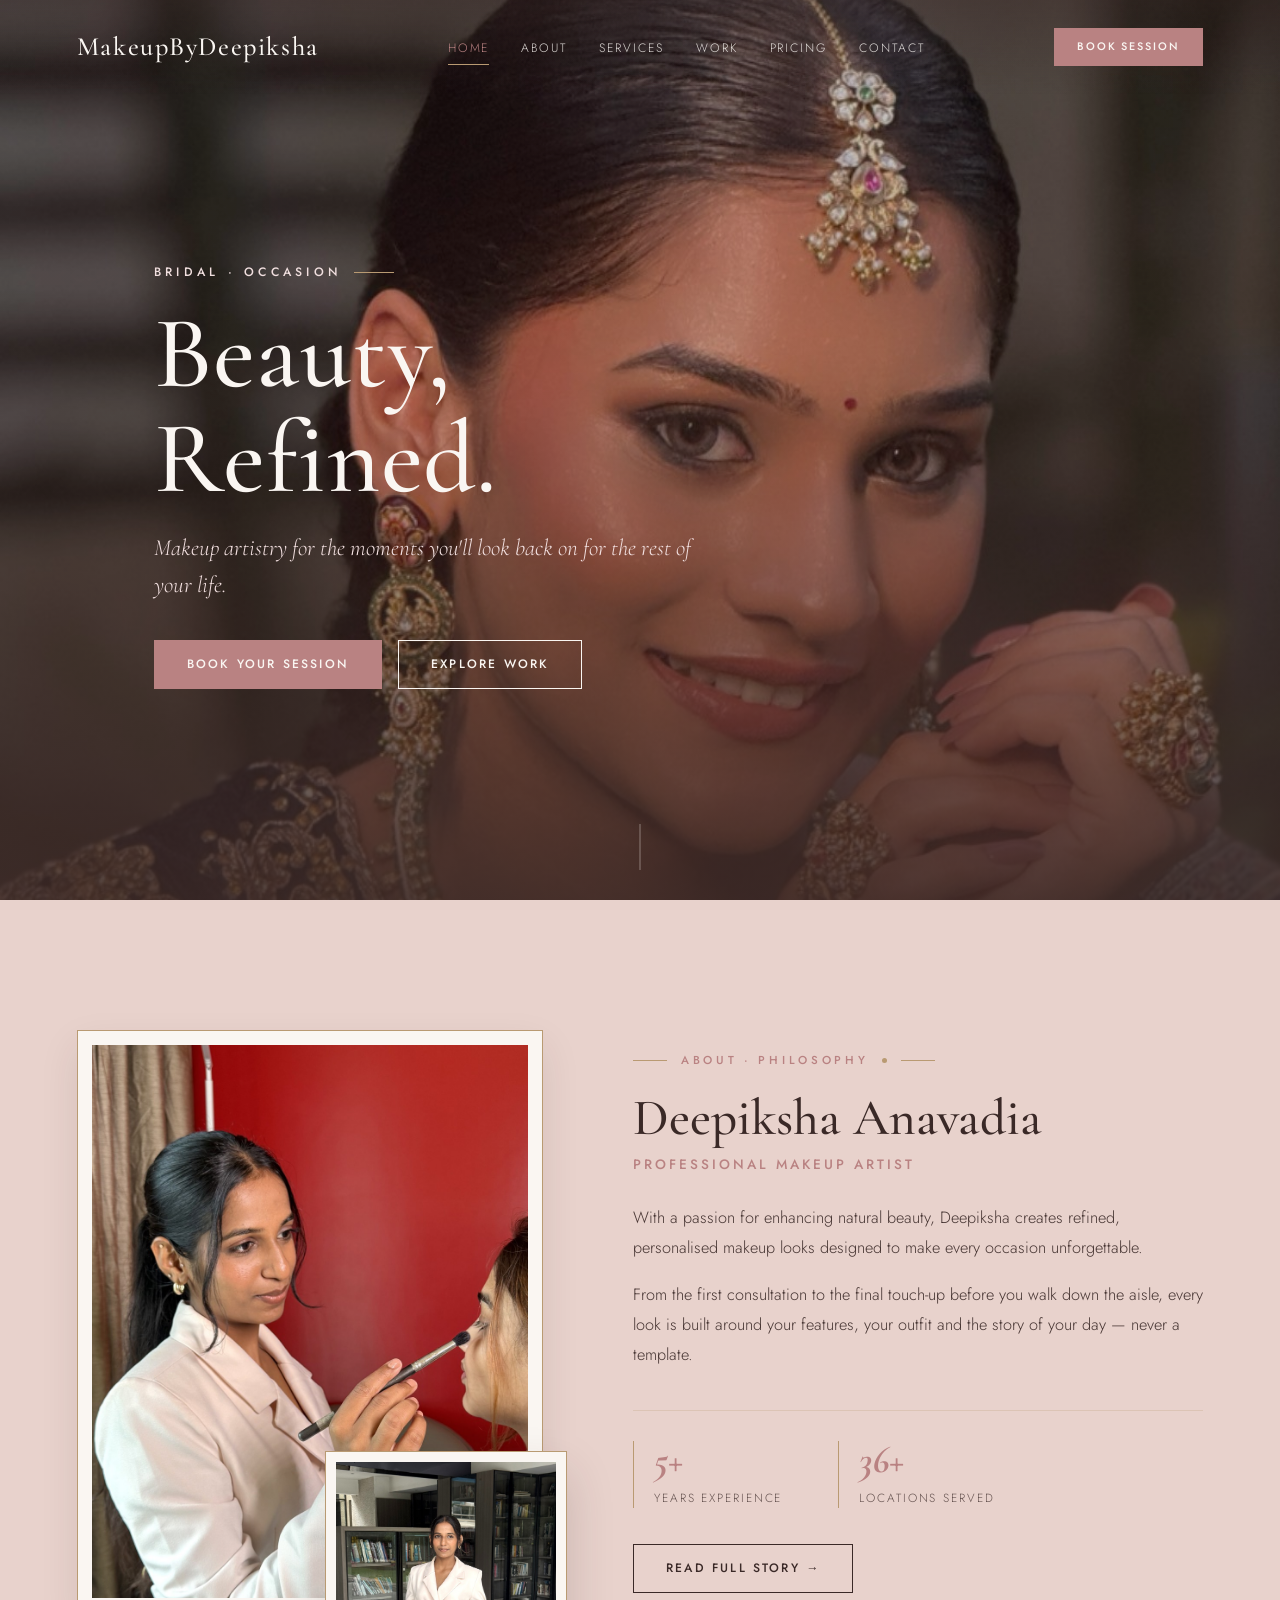
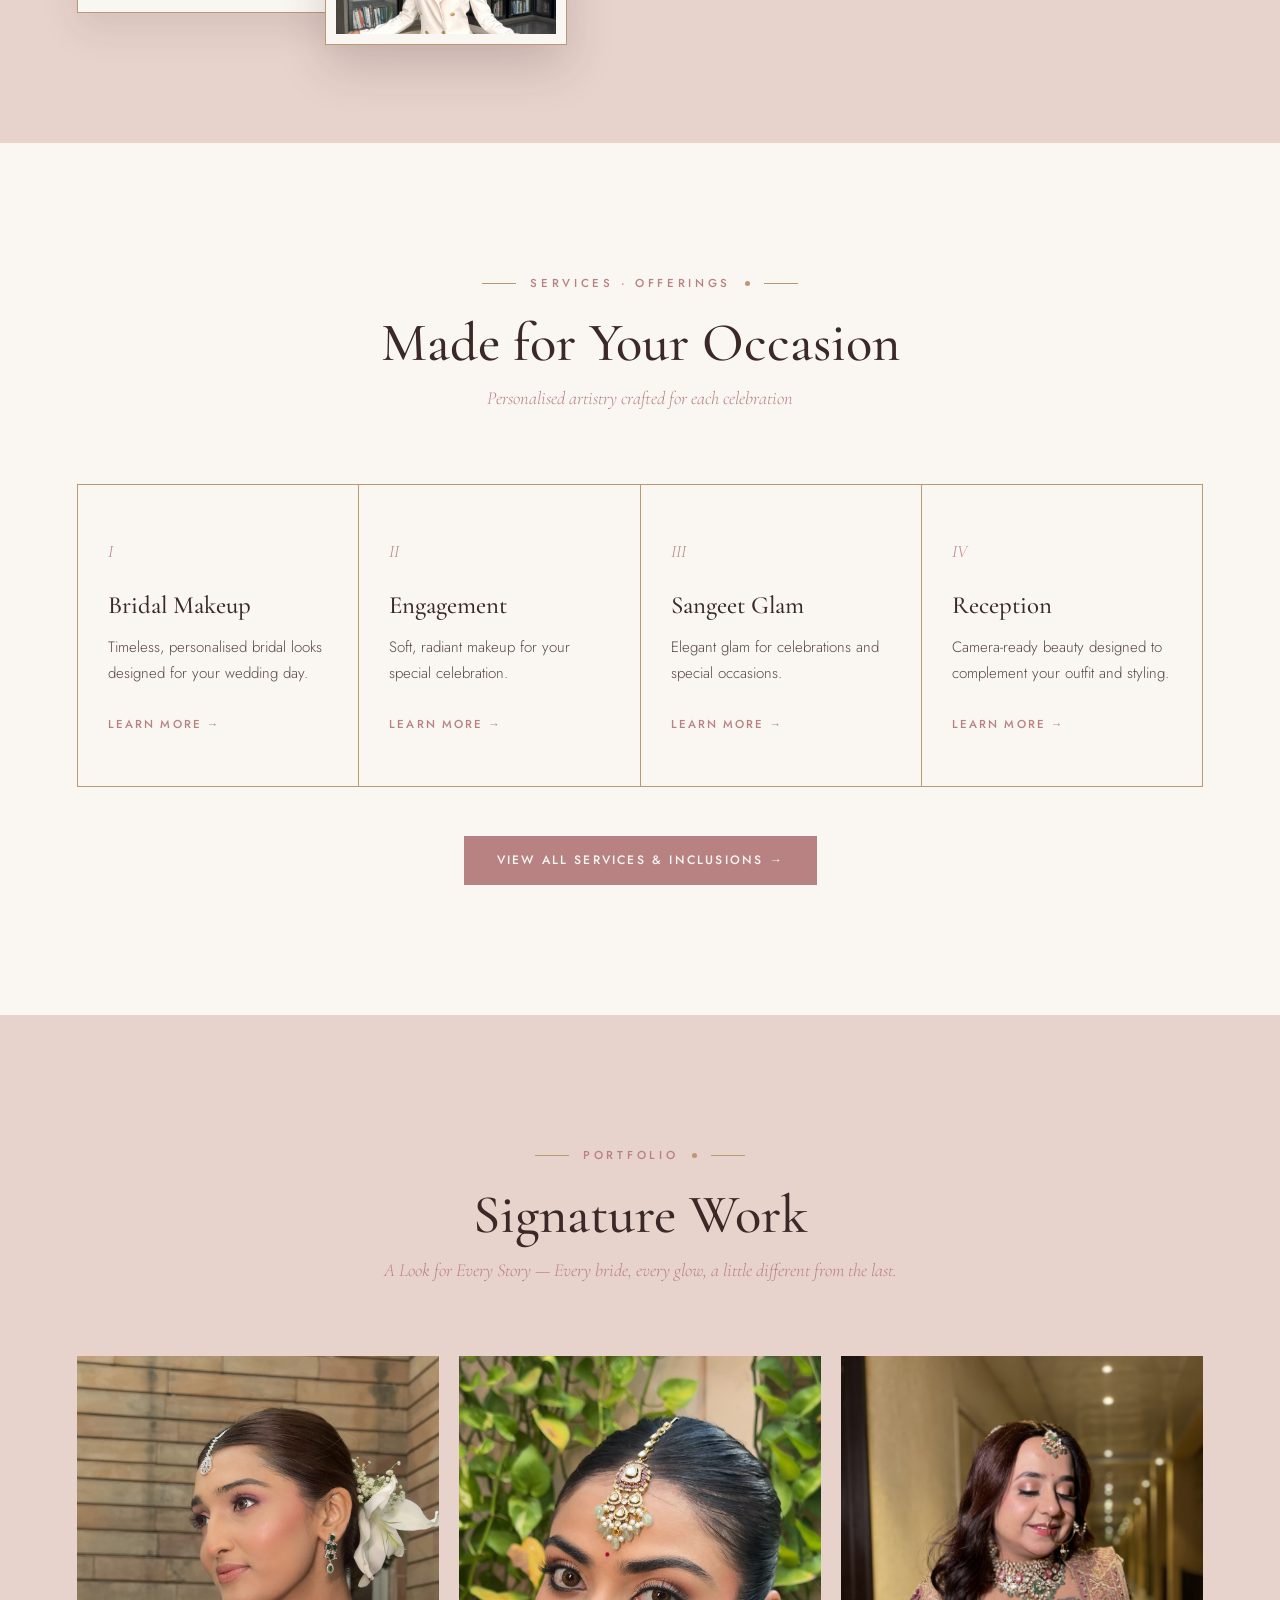
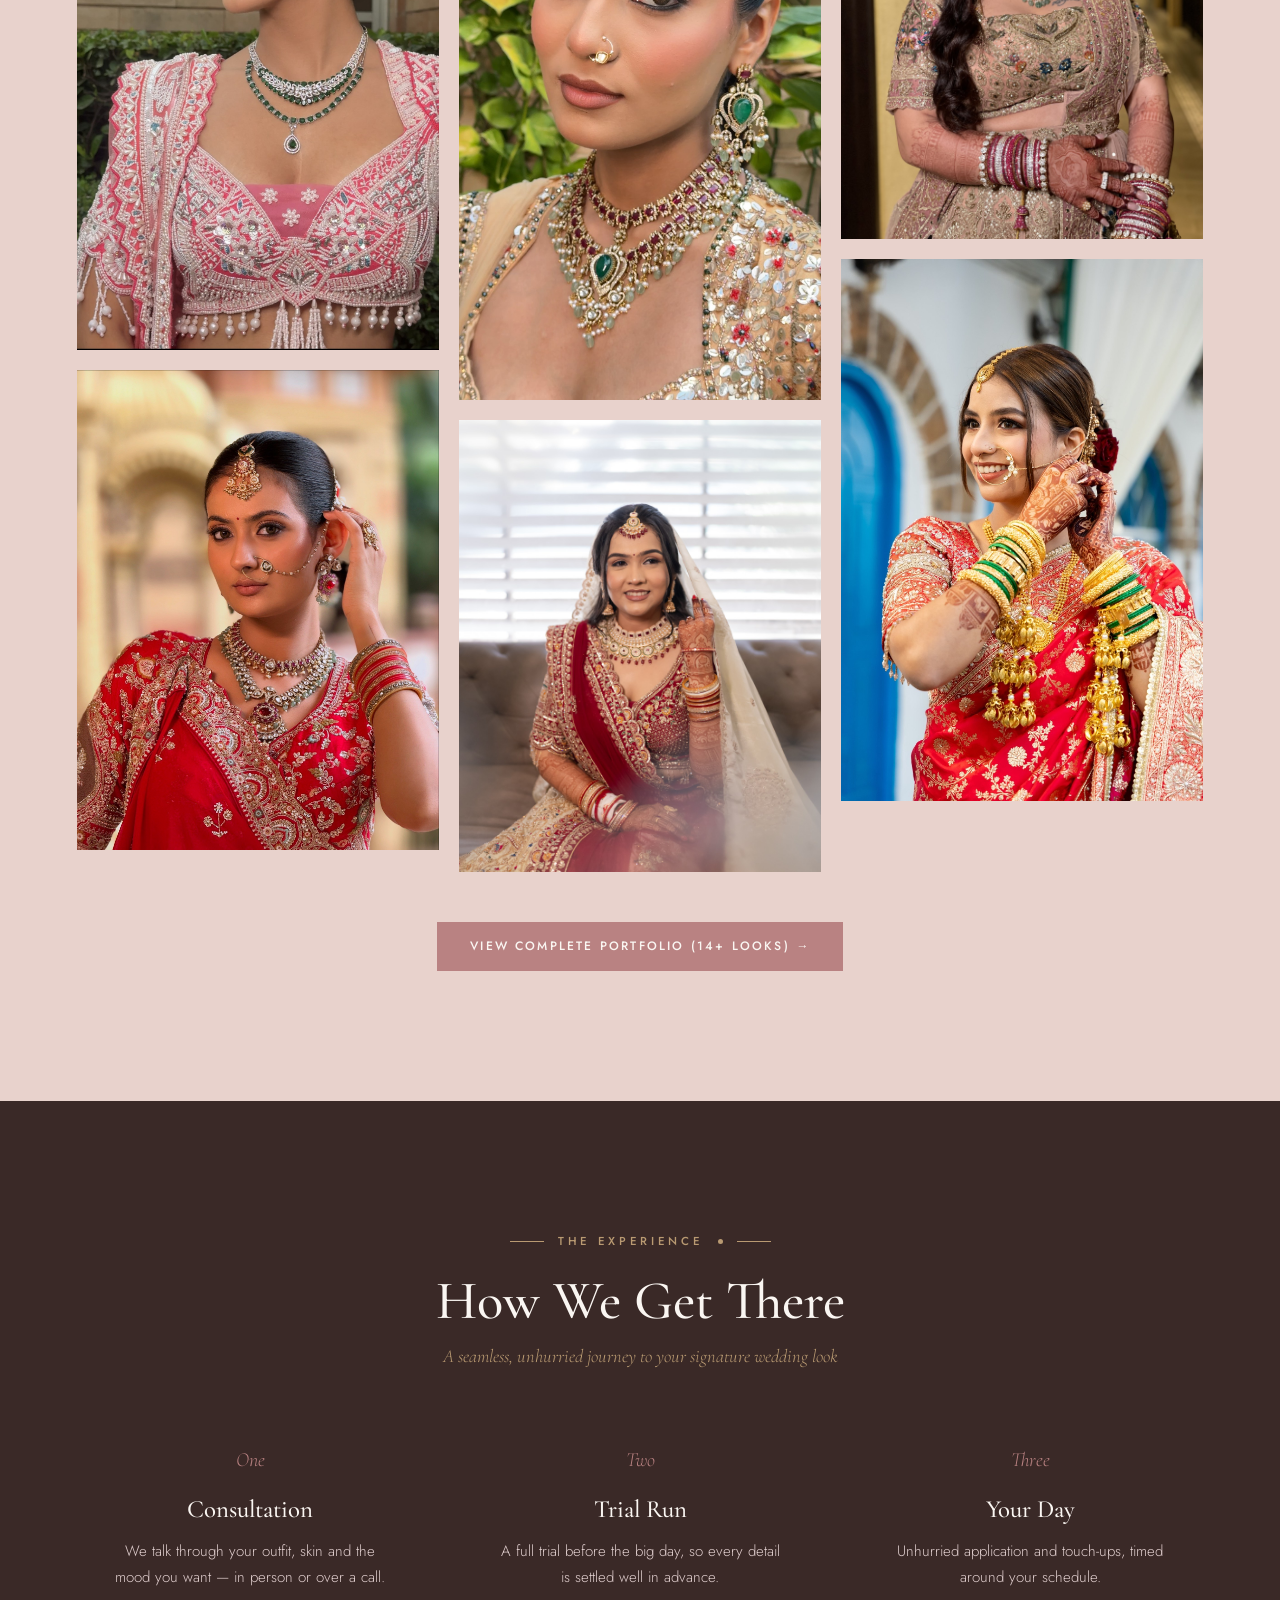
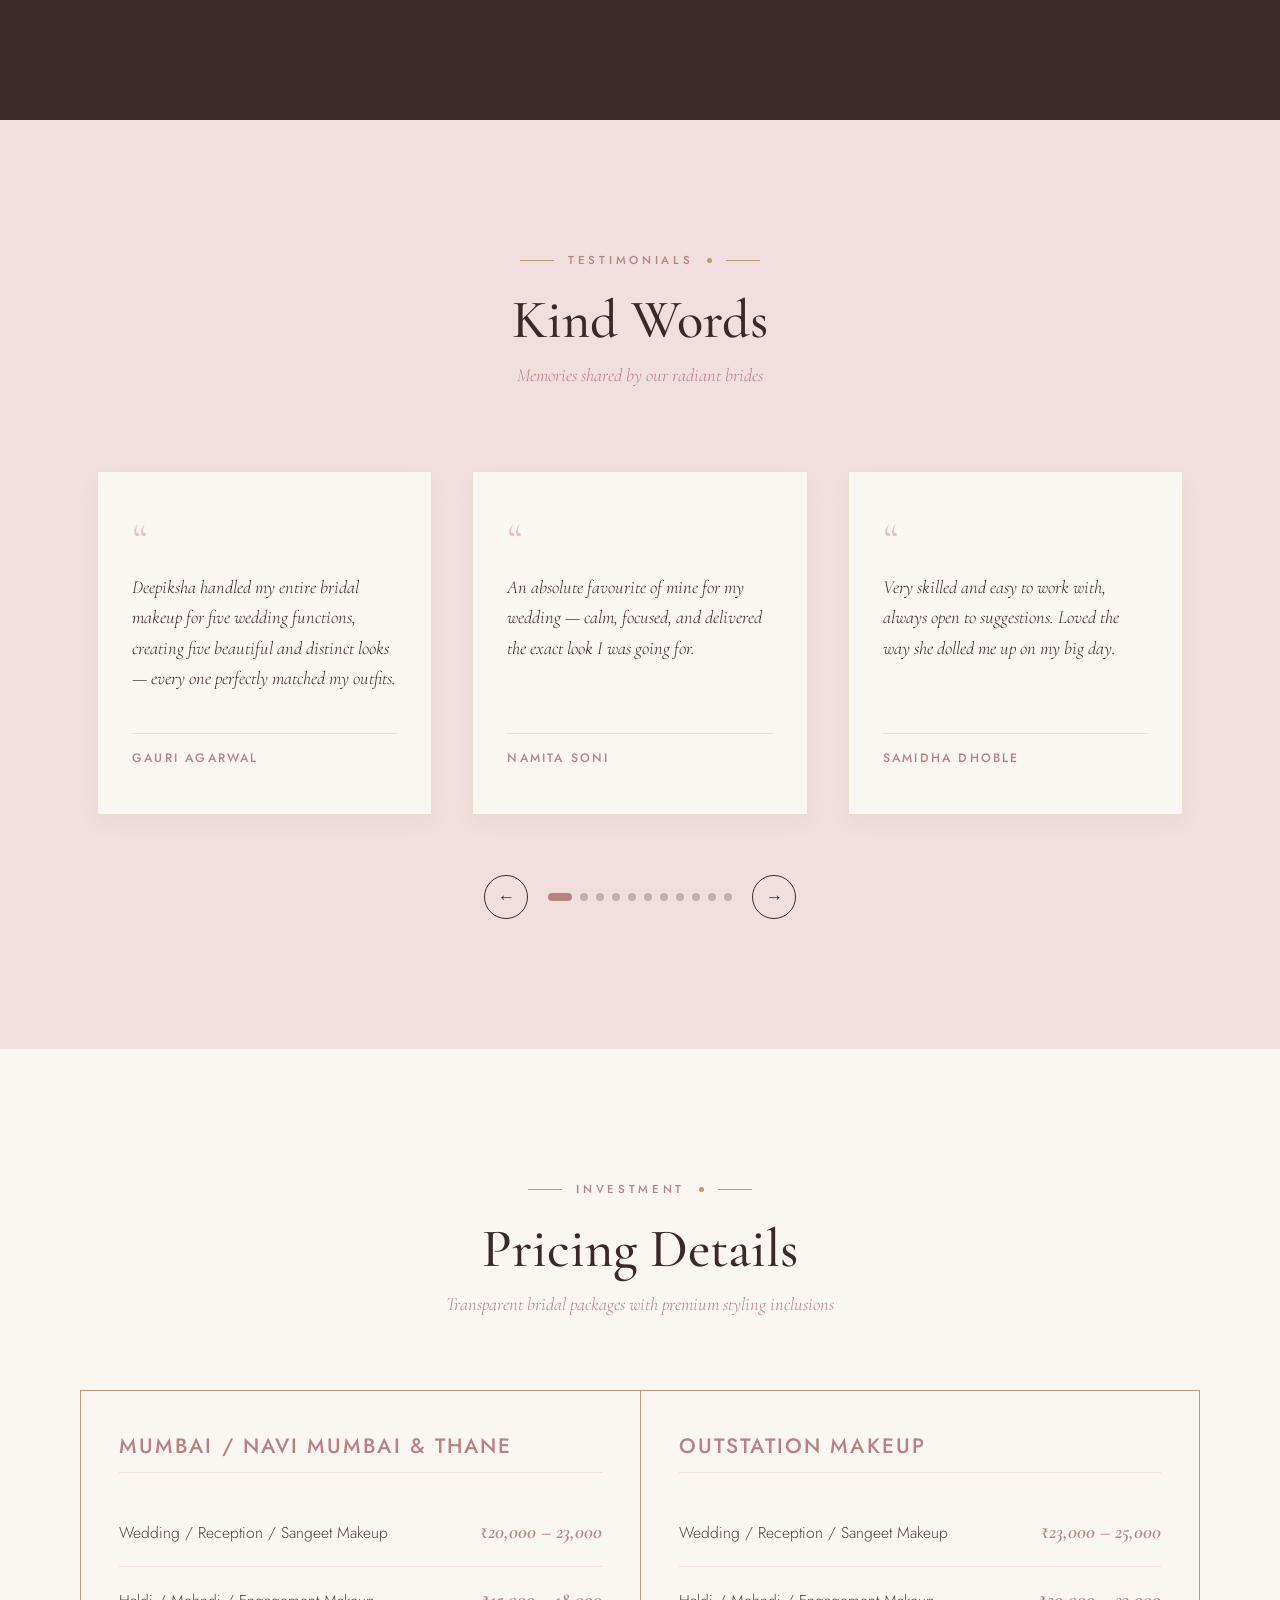
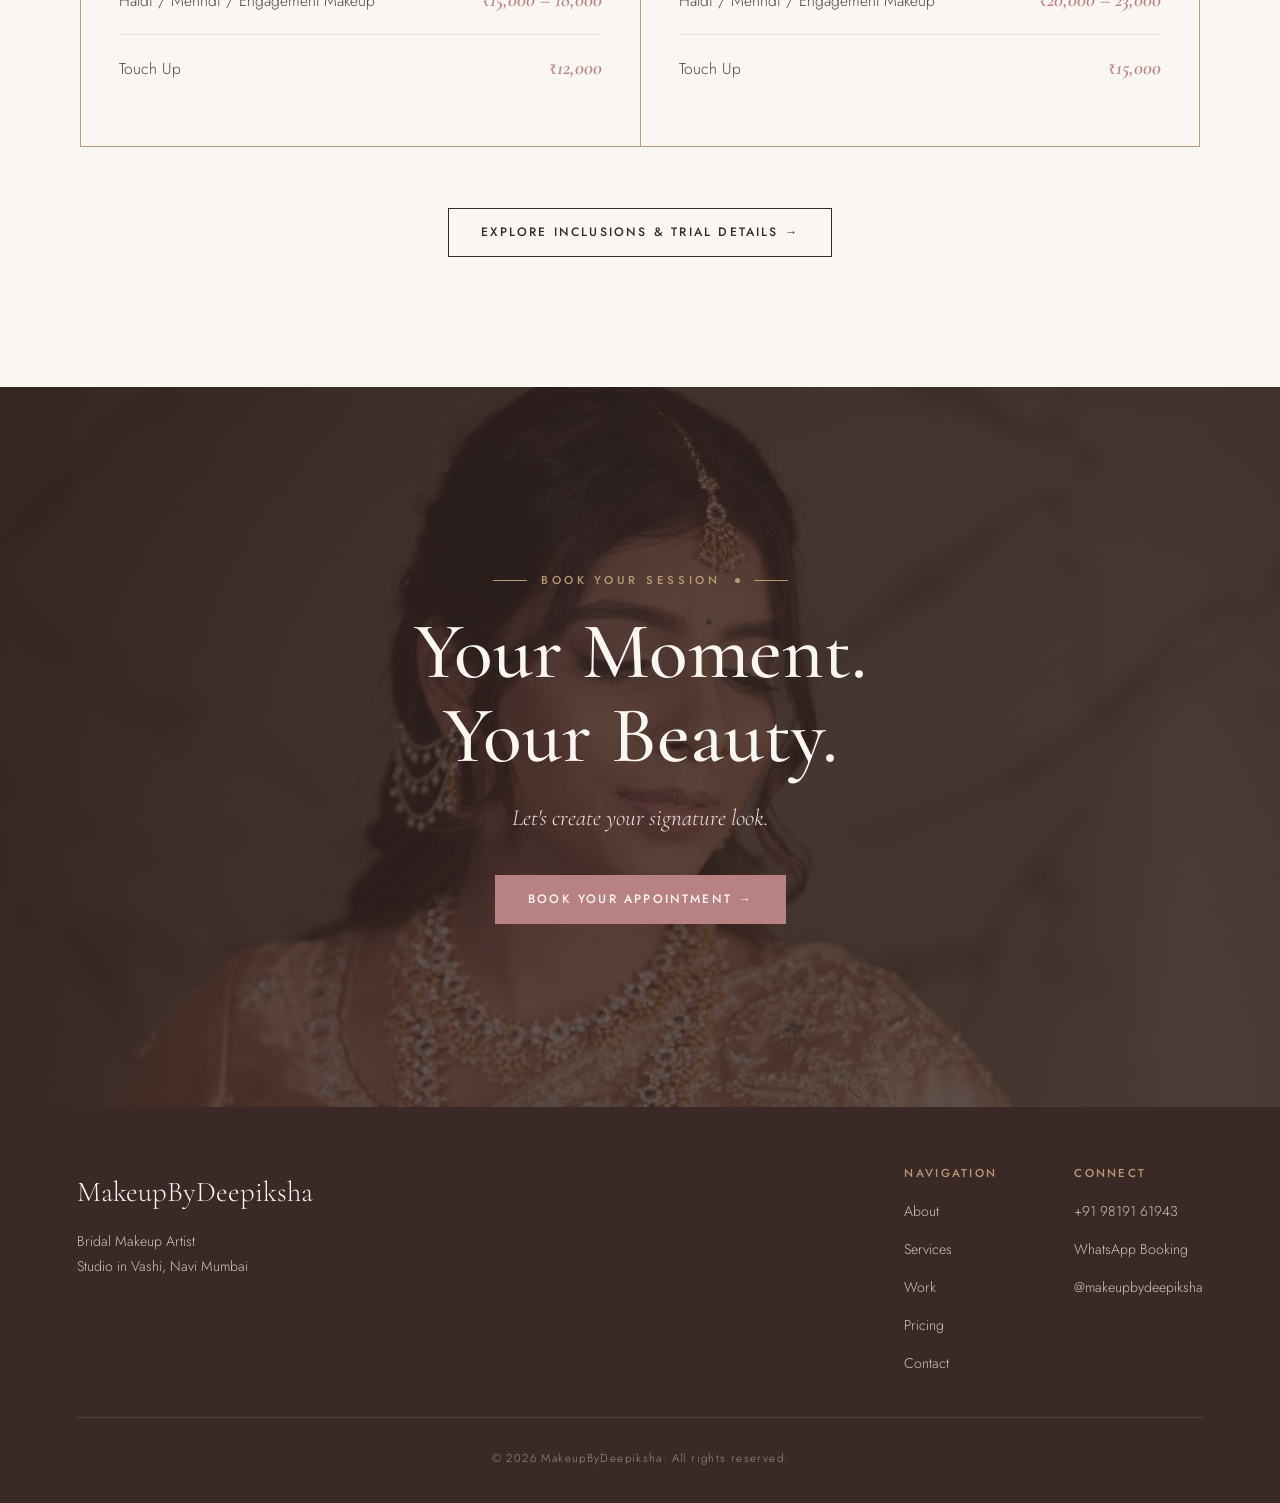
==== commit 7f5420e1: "mobile" ====
--- a/index.html
+++ b/index.html
@@ -27,22 +27,30 @@
   <meta property="og:type" content="website">
   <meta property="og:site_name" content="MakeupByDeepiksha">
   <meta property="og:locale" content="en_IN">
+  <meta property="og:url" content="https://makeupbydeepiksha.shurvatech.workers.dev/">
   <meta property="og:title" content="MakeupByDeepiksha | Luxury Bridal Makeup Artist in Vashi">
   <meta property="og:description"
     content="Timeless, personalised bridal and occasion makeup artistry by Deepiksha Anavadia. Studio in Vashi, Navi Mumbai. 5+ years experience & 36+ locations.">
-  <meta property="og:image" content="images/og-meta-image.jpg">
-  <meta property="og:image:secure_url" content="images/og-meta-image.jpg">
+  <meta property="og:image" content="https://makeupbydeepiksha.shurvatech.workers.dev/images/og-meta-image.jpg">
+  <meta property="og:image:secure_url" content="https://makeupbydeepiksha.shurvatech.workers.dev/images/og-meta-image.jpg">
   <meta property="og:image:type" content="image/jpeg">
-  <meta property="og:image:width" content="1012">
-  <meta property="og:image:height" content="1800">
+  <meta property="og:image:width" content="1200">
+  <meta property="og:image:height" content="630">
   <meta property="og:image:alt" content="MakeupByDeepiksha Luxury Bridal Makeup Artist in Vashi">
+
+  <!-- Schema.org Microdata & Fallbacks for WhatsApp Scraper -->
+  <meta itemprop="name" content="MakeupByDeepiksha | Luxury Bridal Makeup Artist in Vashi">
+  <meta itemprop="description"
+    content="Timeless, personalised bridal and occasion makeup artistry by Deepiksha Anavadia. Studio in Vashi, Navi Mumbai. 5+ years experience & 36+ locations.">
+  <meta itemprop="image" content="https://makeupbydeepiksha.shurvatech.workers.dev/images/og-meta-image.jpg">
+  <link rel="image_src" href="https://makeupbydeepiksha.shurvatech.workers.dev/images/og-meta-image.jpg">
 
   <!-- Twitter Card -->
   <meta name="twitter:card" content="summary_large_image">
   <meta name="twitter:title" content="MakeupByDeepiksha | Luxury Bridal Makeup Artist in Vashi">
   <meta name="twitter:description"
     content="Timeless, personalised bridal and occasion makeup artistry by Deepiksha Anavadia. Studio in Vashi, Navi Mumbai.">
-  <meta name="twitter:image" content="images/og-meta-image.jpg">
+  <meta name="twitter:image" content="https://makeupbydeepiksha.shurvatech.workers.dev/images/og-meta-image.jpg">
   <meta name="twitter:image:alt" content="MakeupByDeepiksha Luxury Bridal Makeup Artist">
 
   <!-- Structured Data / JSON-LD -->
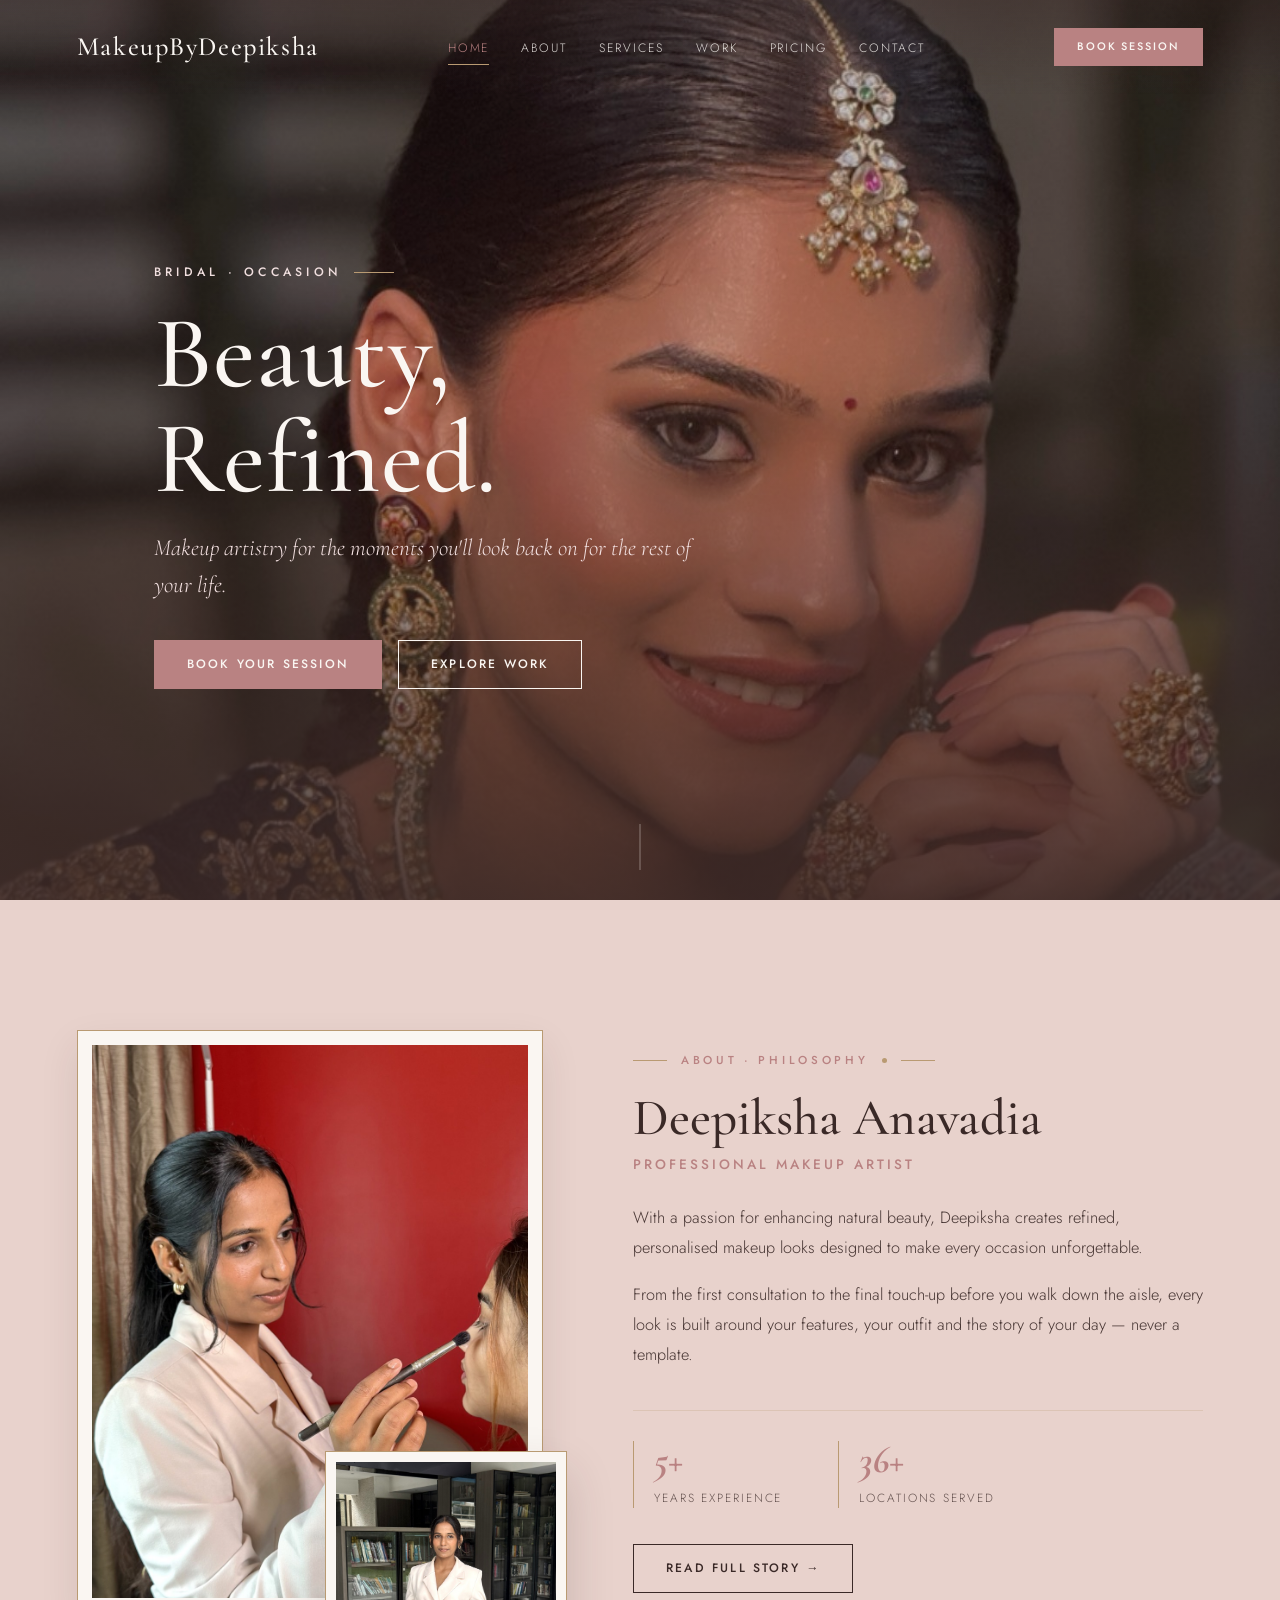
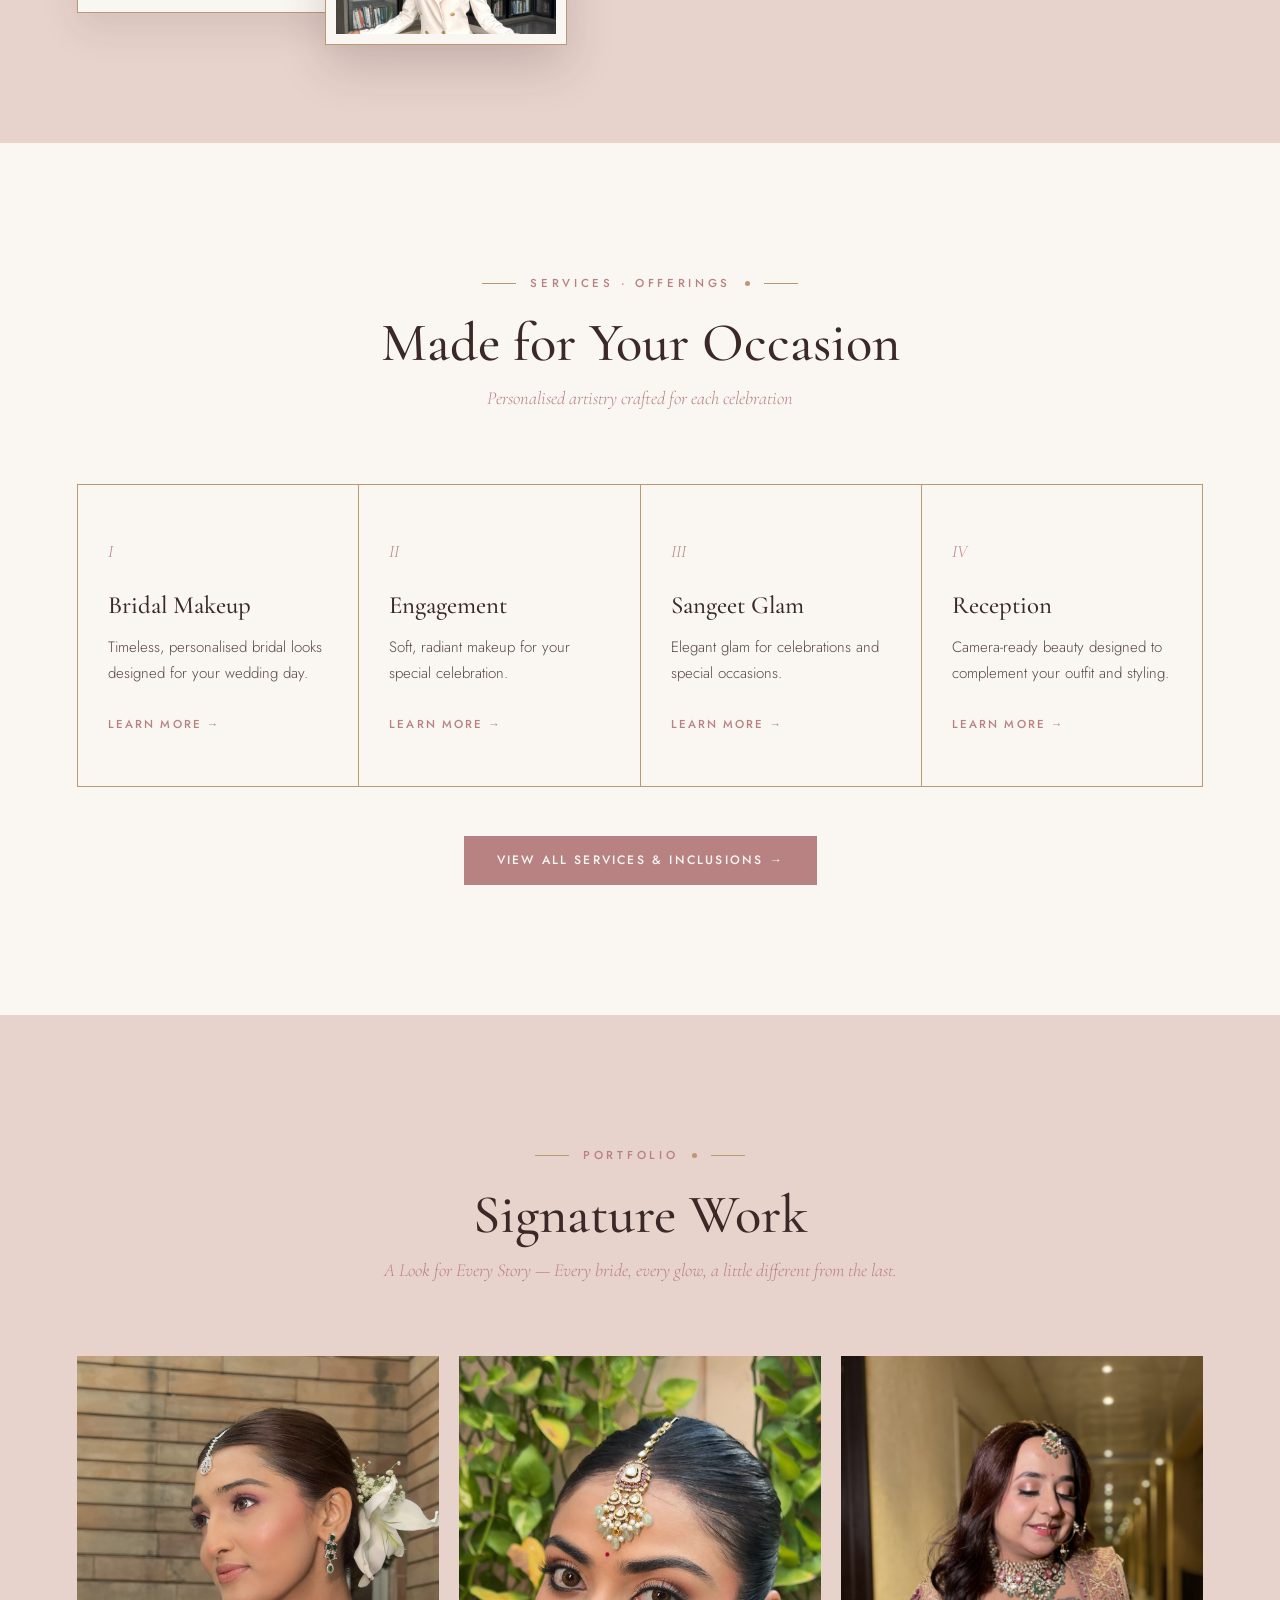
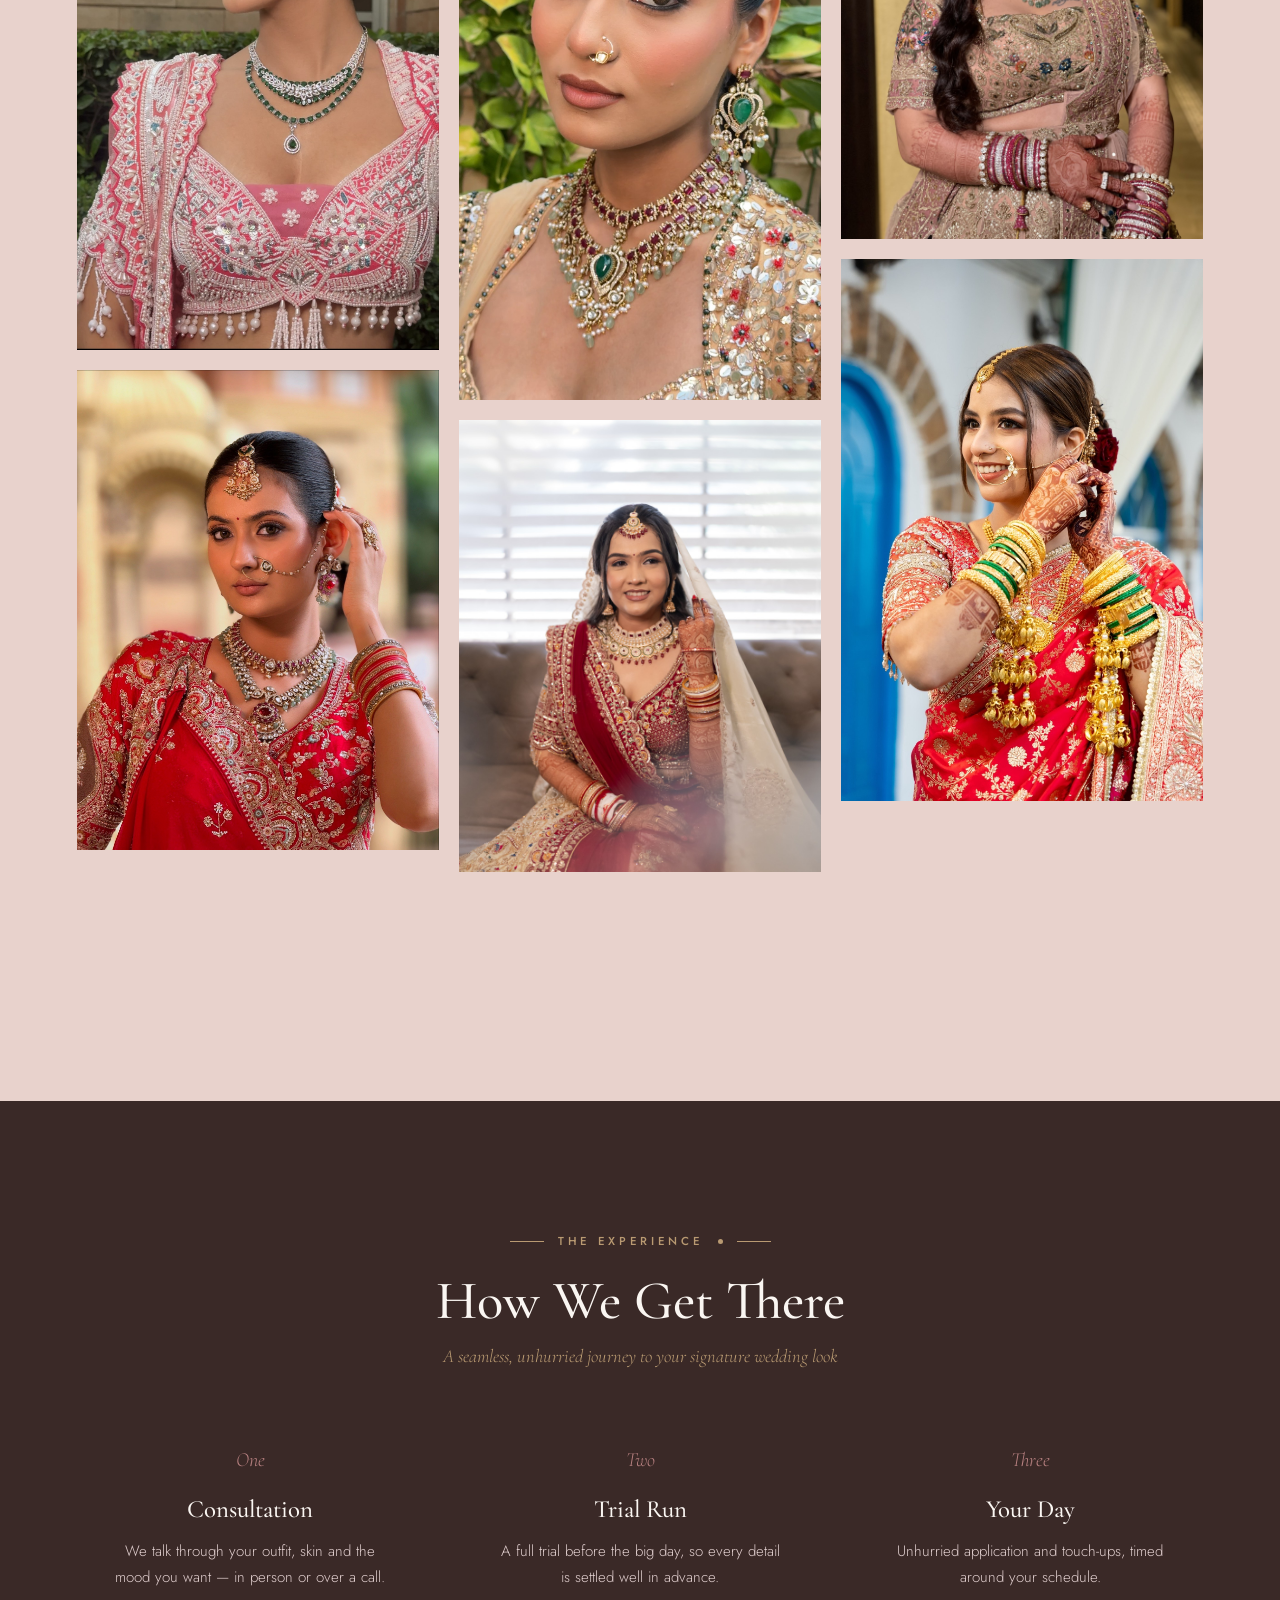
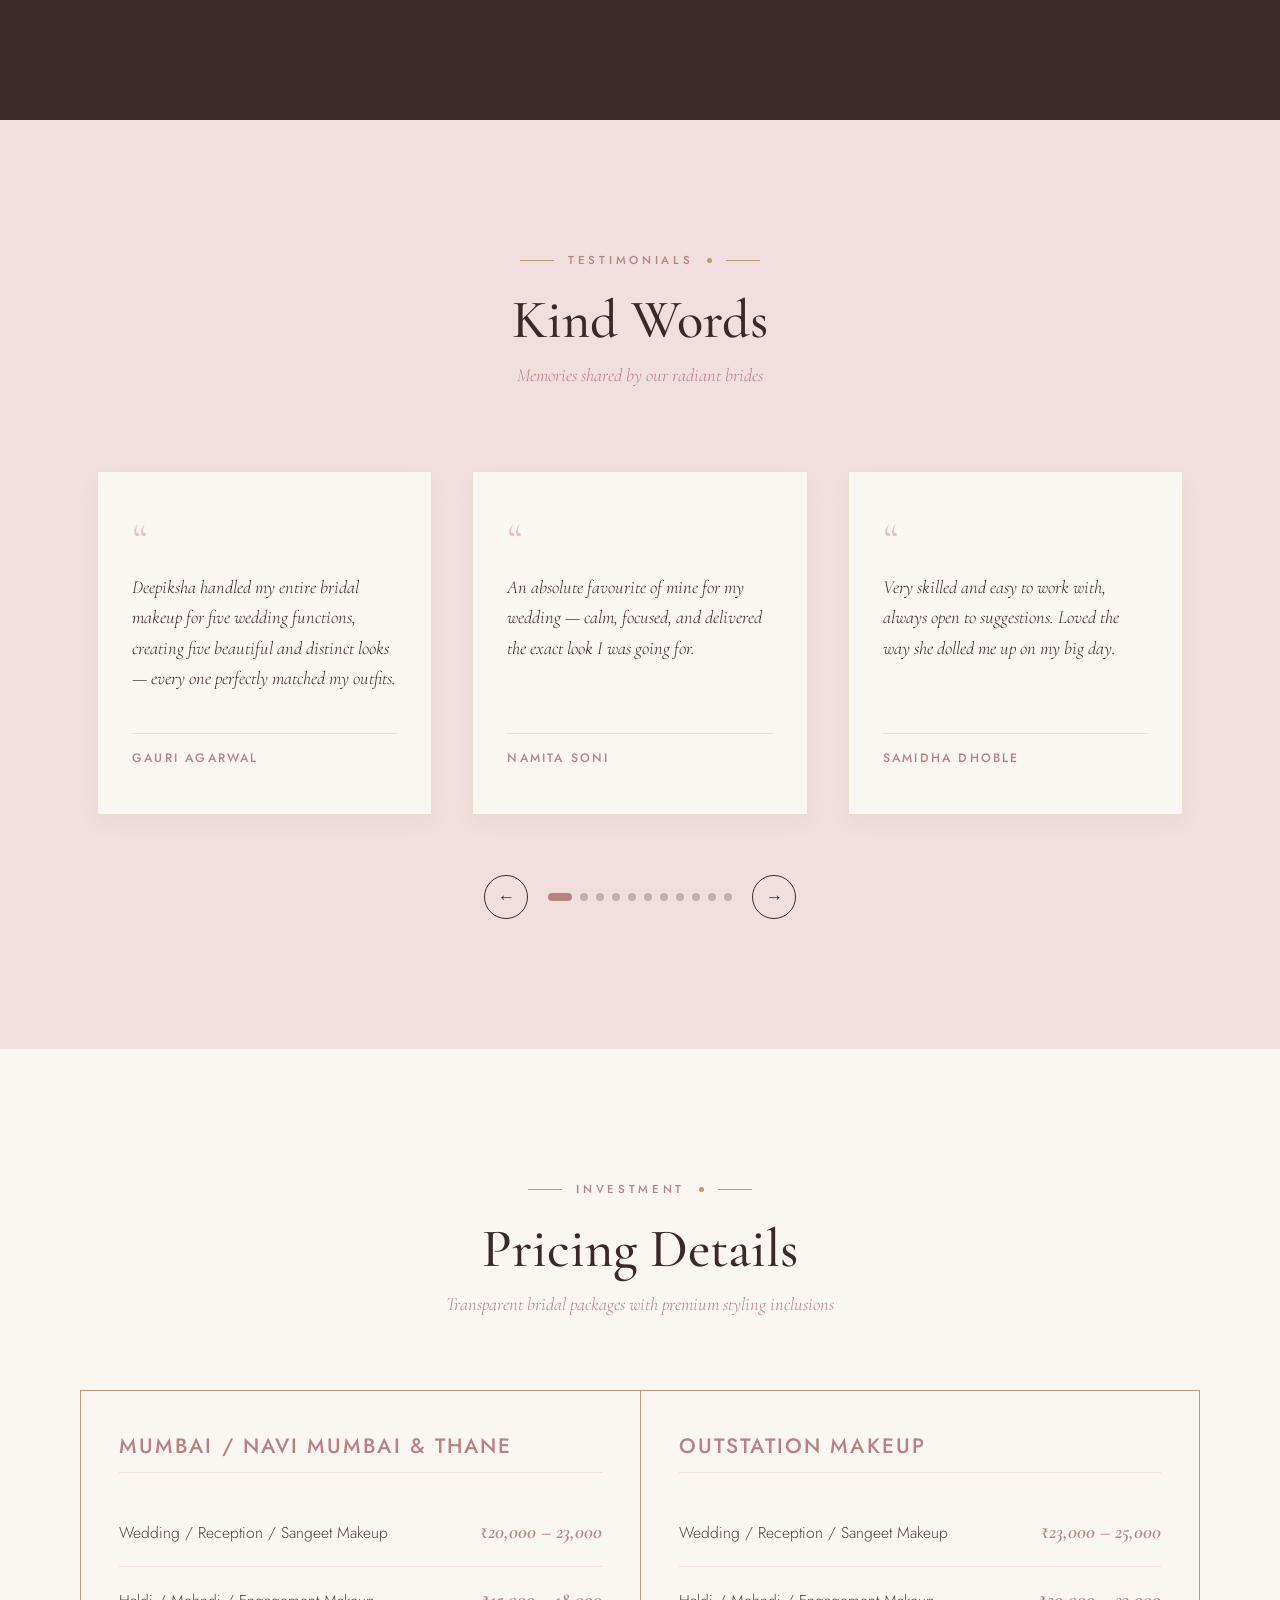
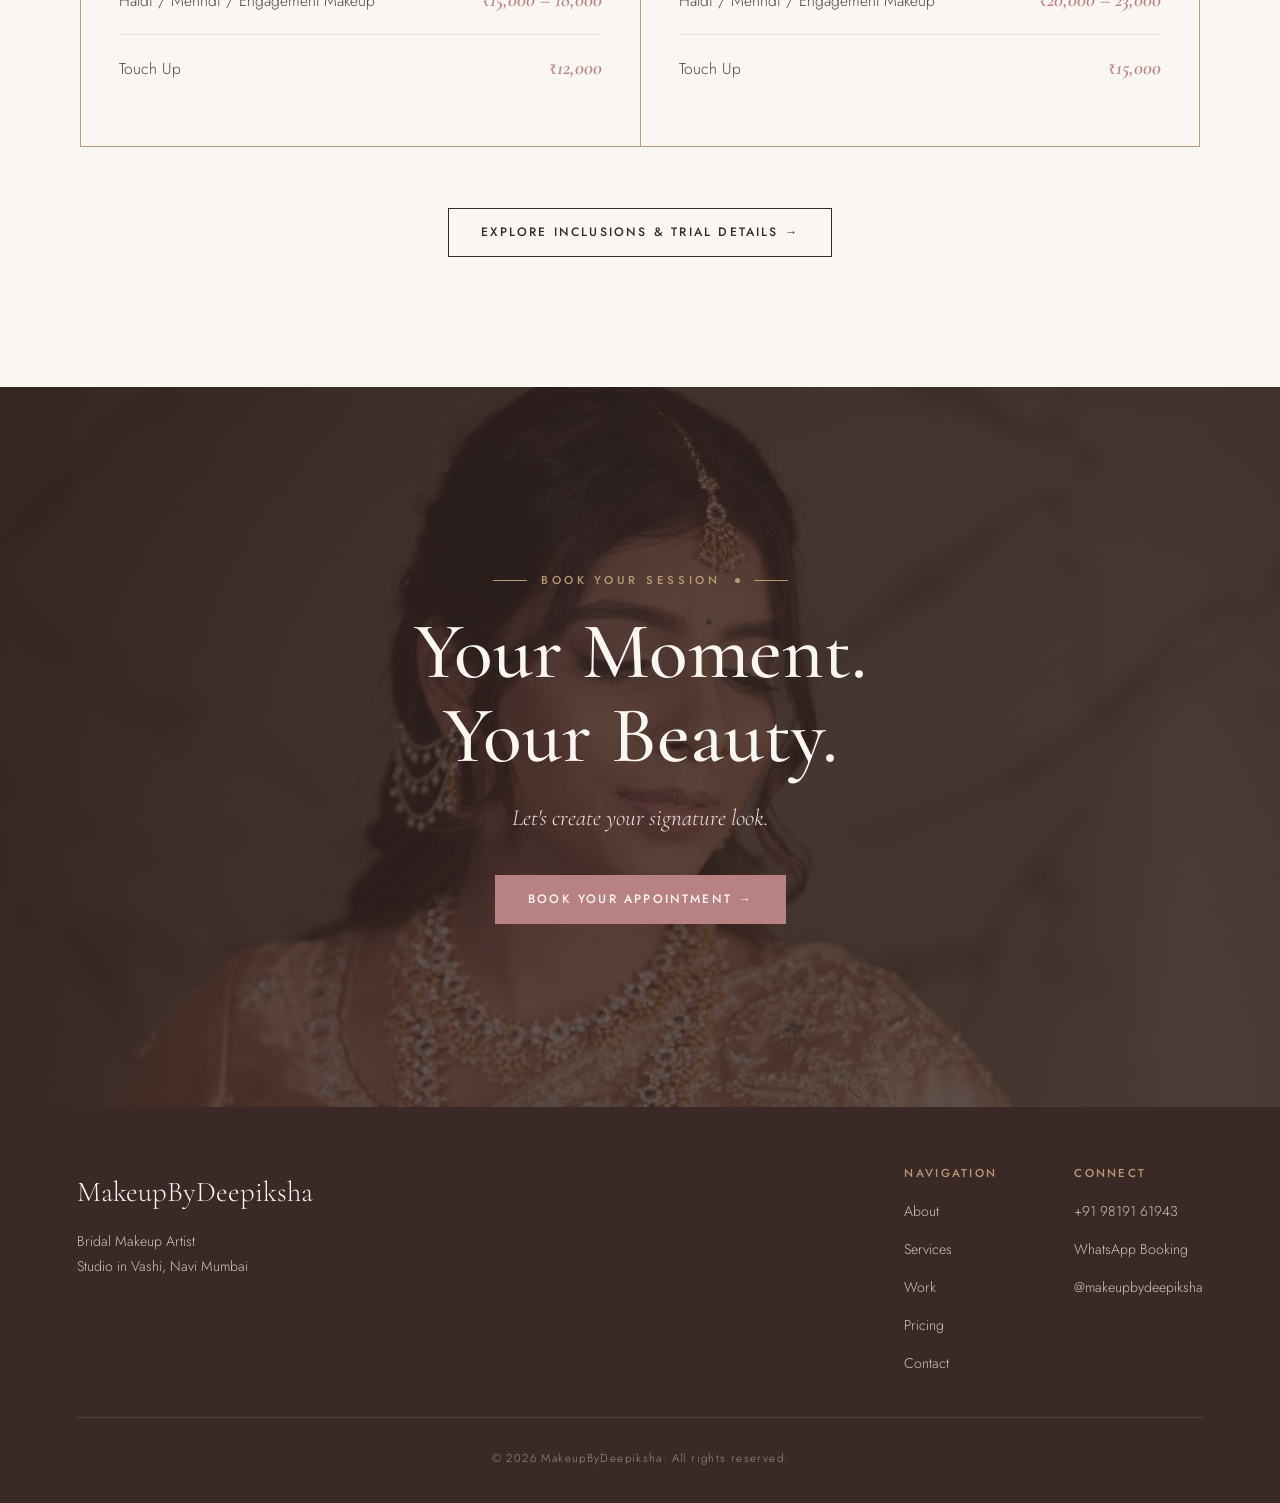
==== commit ae0c4455: "mobile" ====
--- a/index.html
+++ b/index.html
@@ -31,26 +31,26 @@
   <meta property="og:title" content="MakeupByDeepiksha | Luxury Bridal Makeup Artist in Vashi">
   <meta property="og:description"
     content="Timeless, personalised bridal and occasion makeup artistry by Deepiksha Anavadia. Studio in Vashi, Navi Mumbai. 5+ years experience & 36+ locations.">
-  <meta property="og:image" content="https://makeupbydeepiksha.shurvatech.workers.dev/images/og-meta-image.jpg">
-  <meta property="og:image:secure_url" content="https://makeupbydeepiksha.shurvatech.workers.dev/images/og-meta-image.jpg">
+  <meta property="og:image" content="https://makeupbydeepiksha.shurvatech.workers.dev/images/og-meta-image.jpg?v=3">
+  <meta property="og:image:secure_url" content="https://makeupbydeepiksha.shurvatech.workers.dev/images/og-meta-image.jpg?v=3">
   <meta property="og:image:type" content="image/jpeg">
-  <meta property="og:image:width" content="1200">
-  <meta property="og:image:height" content="630">
+  <meta property="og:image:width" content="800">
+  <meta property="og:image:height" content="800">
   <meta property="og:image:alt" content="MakeupByDeepiksha Luxury Bridal Makeup Artist in Vashi">
 
   <!-- Schema.org Microdata & Fallbacks for WhatsApp Scraper -->
   <meta itemprop="name" content="MakeupByDeepiksha | Luxury Bridal Makeup Artist in Vashi">
   <meta itemprop="description"
     content="Timeless, personalised bridal and occasion makeup artistry by Deepiksha Anavadia. Studio in Vashi, Navi Mumbai. 5+ years experience & 36+ locations.">
-  <meta itemprop="image" content="https://makeupbydeepiksha.shurvatech.workers.dev/images/og-meta-image.jpg">
-  <link rel="image_src" href="https://makeupbydeepiksha.shurvatech.workers.dev/images/og-meta-image.jpg">
+  <meta itemprop="image" content="https://makeupbydeepiksha.shurvatech.workers.dev/images/og-meta-image.jpg?v=3">
+  <link rel="image_src" href="https://makeupbydeepiksha.shurvatech.workers.dev/images/og-meta-image.jpg?v=3">
 
   <!-- Twitter Card -->
-  <meta name="twitter:card" content="summary_large_image">
+  <meta name="twitter:card" content="summary">
   <meta name="twitter:title" content="MakeupByDeepiksha | Luxury Bridal Makeup Artist in Vashi">
   <meta name="twitter:description"
     content="Timeless, personalised bridal and occasion makeup artistry by Deepiksha Anavadia. Studio in Vashi, Navi Mumbai.">
-  <meta name="twitter:image" content="https://makeupbydeepiksha.shurvatech.workers.dev/images/og-meta-image.jpg">
+  <meta name="twitter:image" content="https://makeupbydeepiksha.shurvatech.workers.dev/images/og-meta-image.jpg?v=3">
   <meta name="twitter:image:alt" content="MakeupByDeepiksha Luxury Bridal Makeup Artist">
 
   <!-- Structured Data / JSON-LD -->
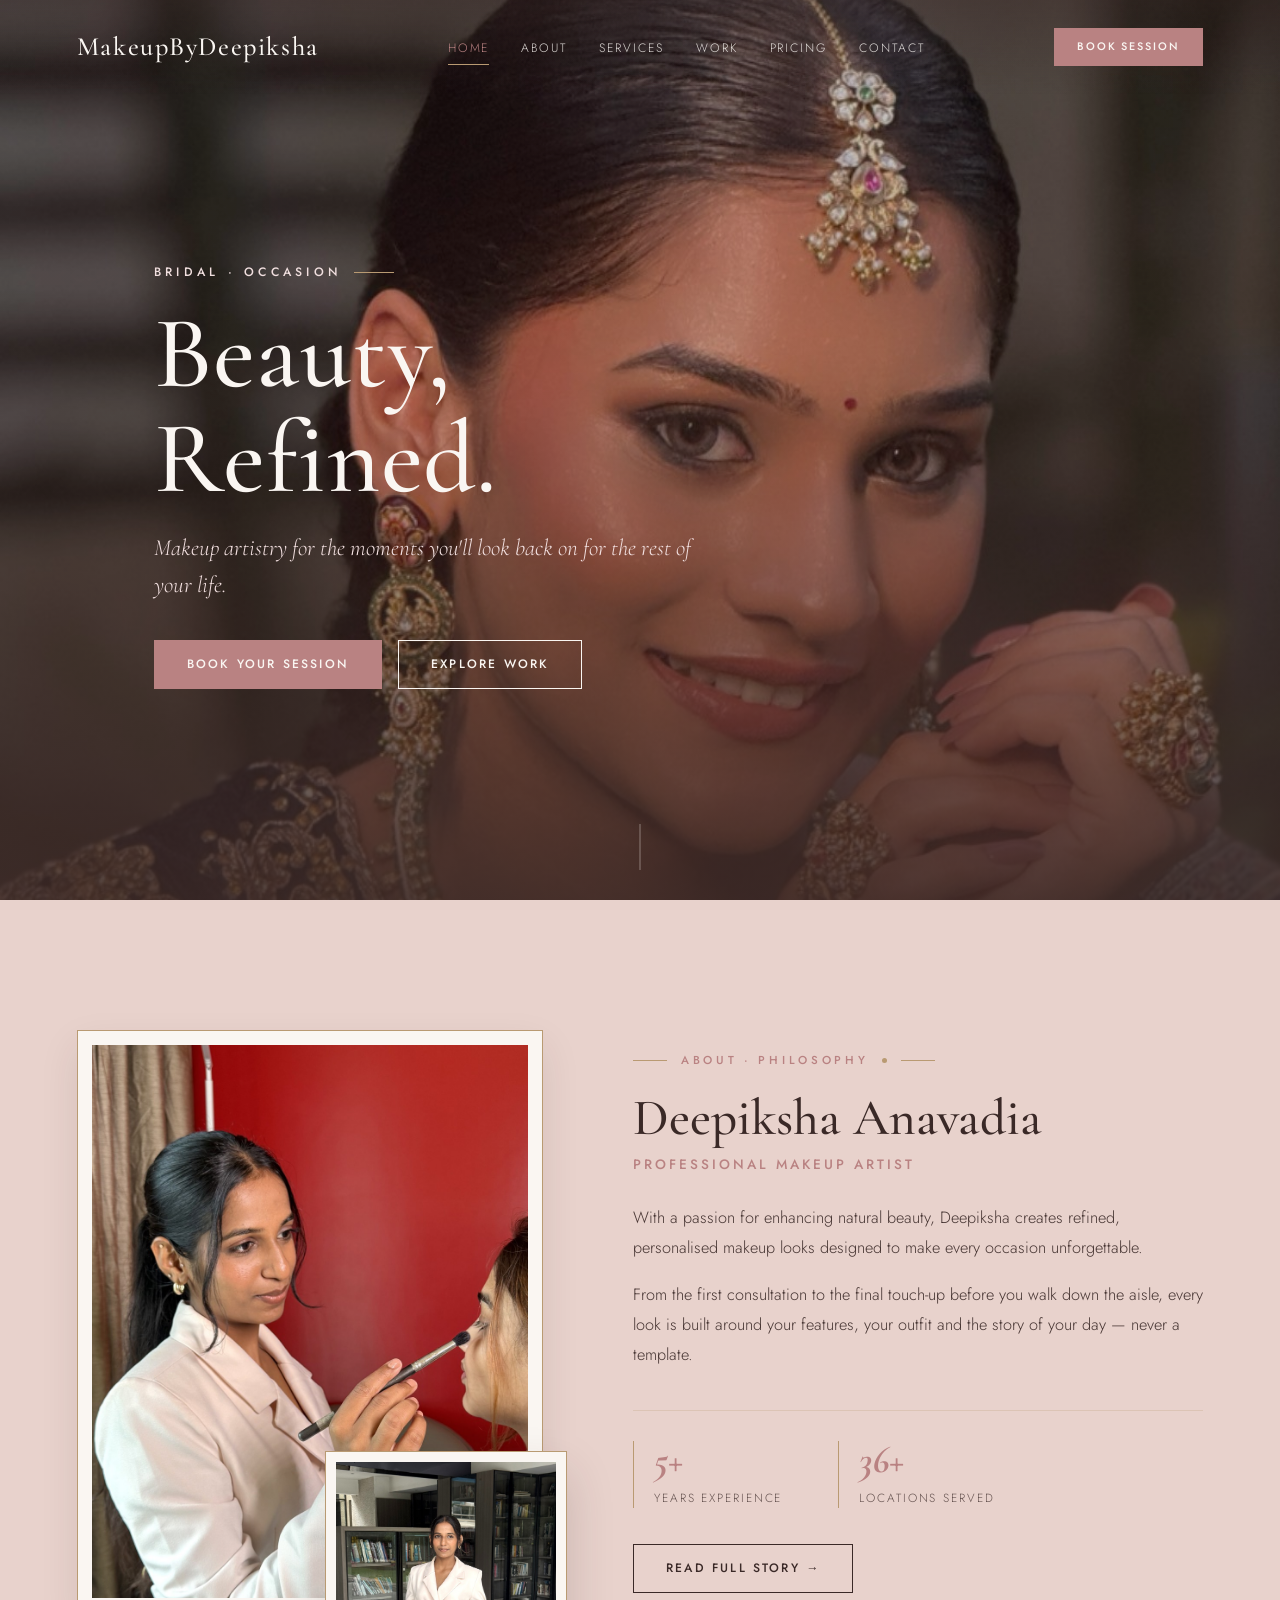
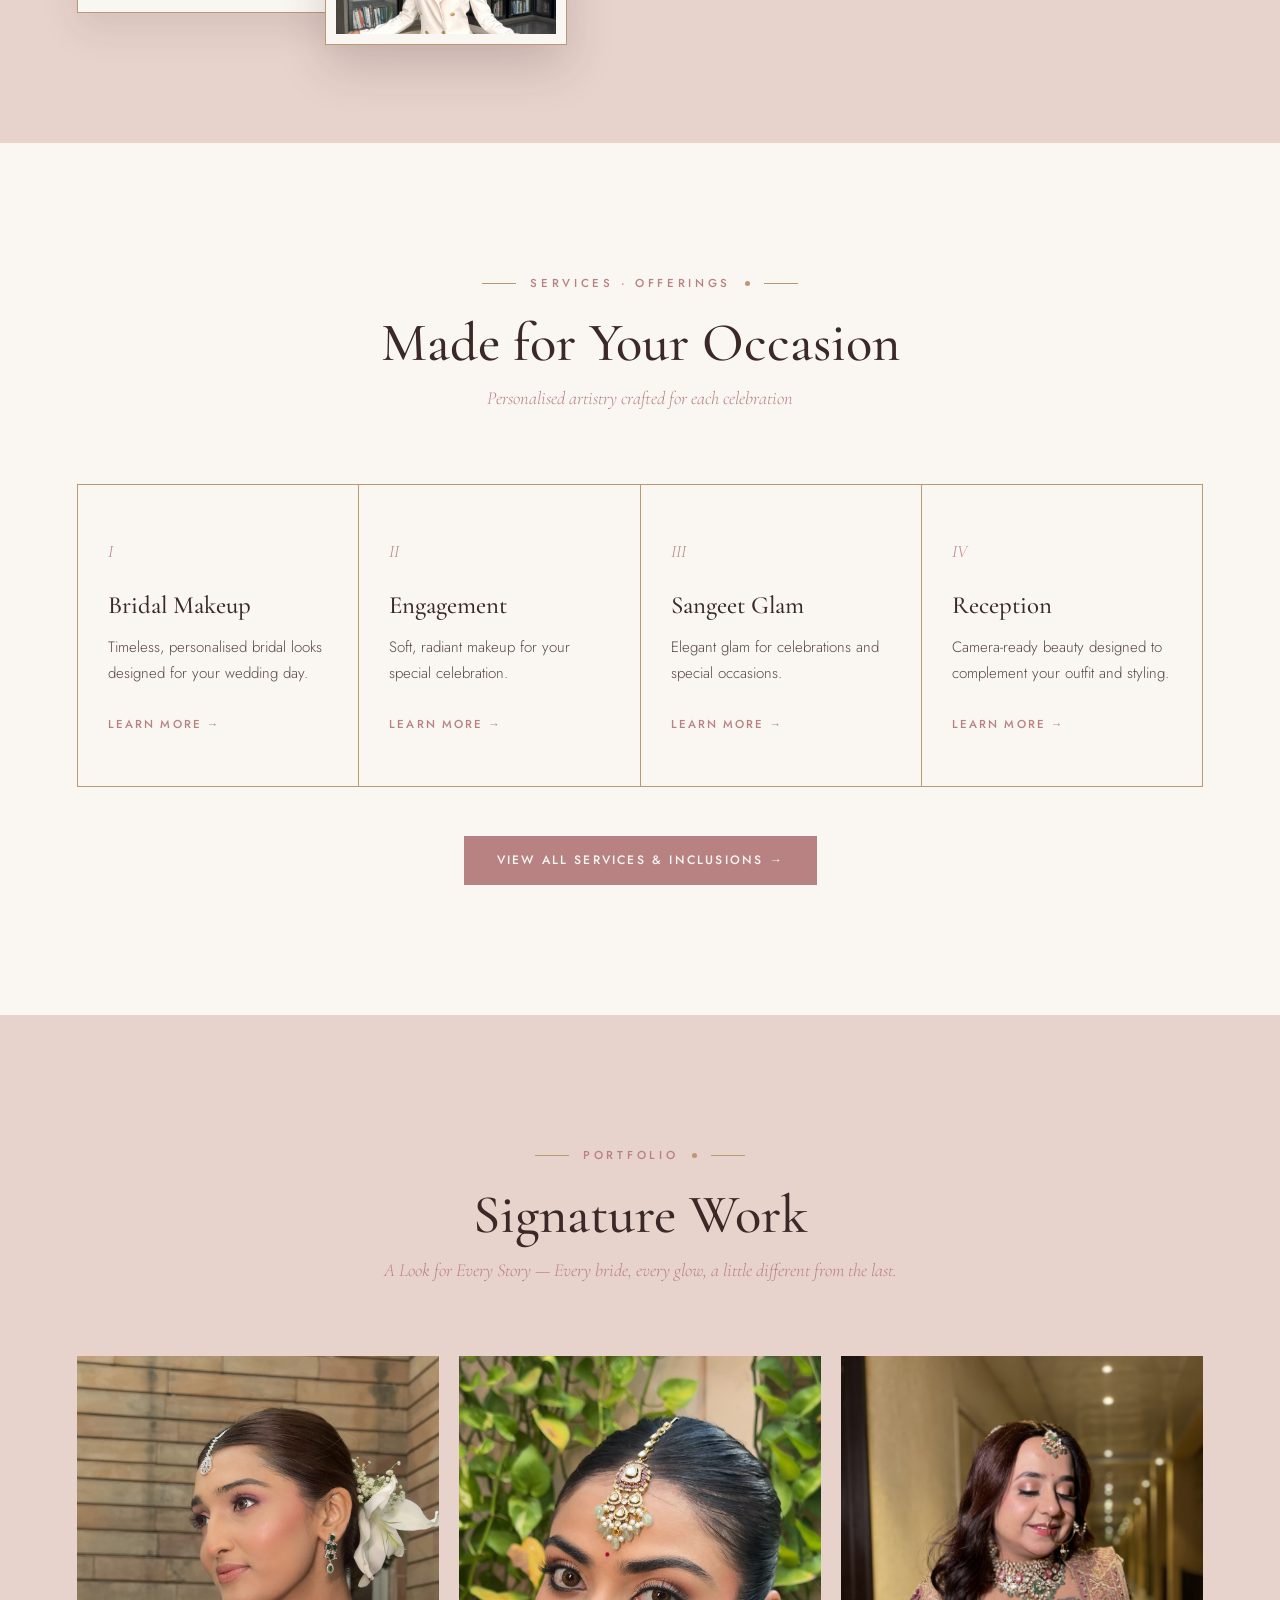
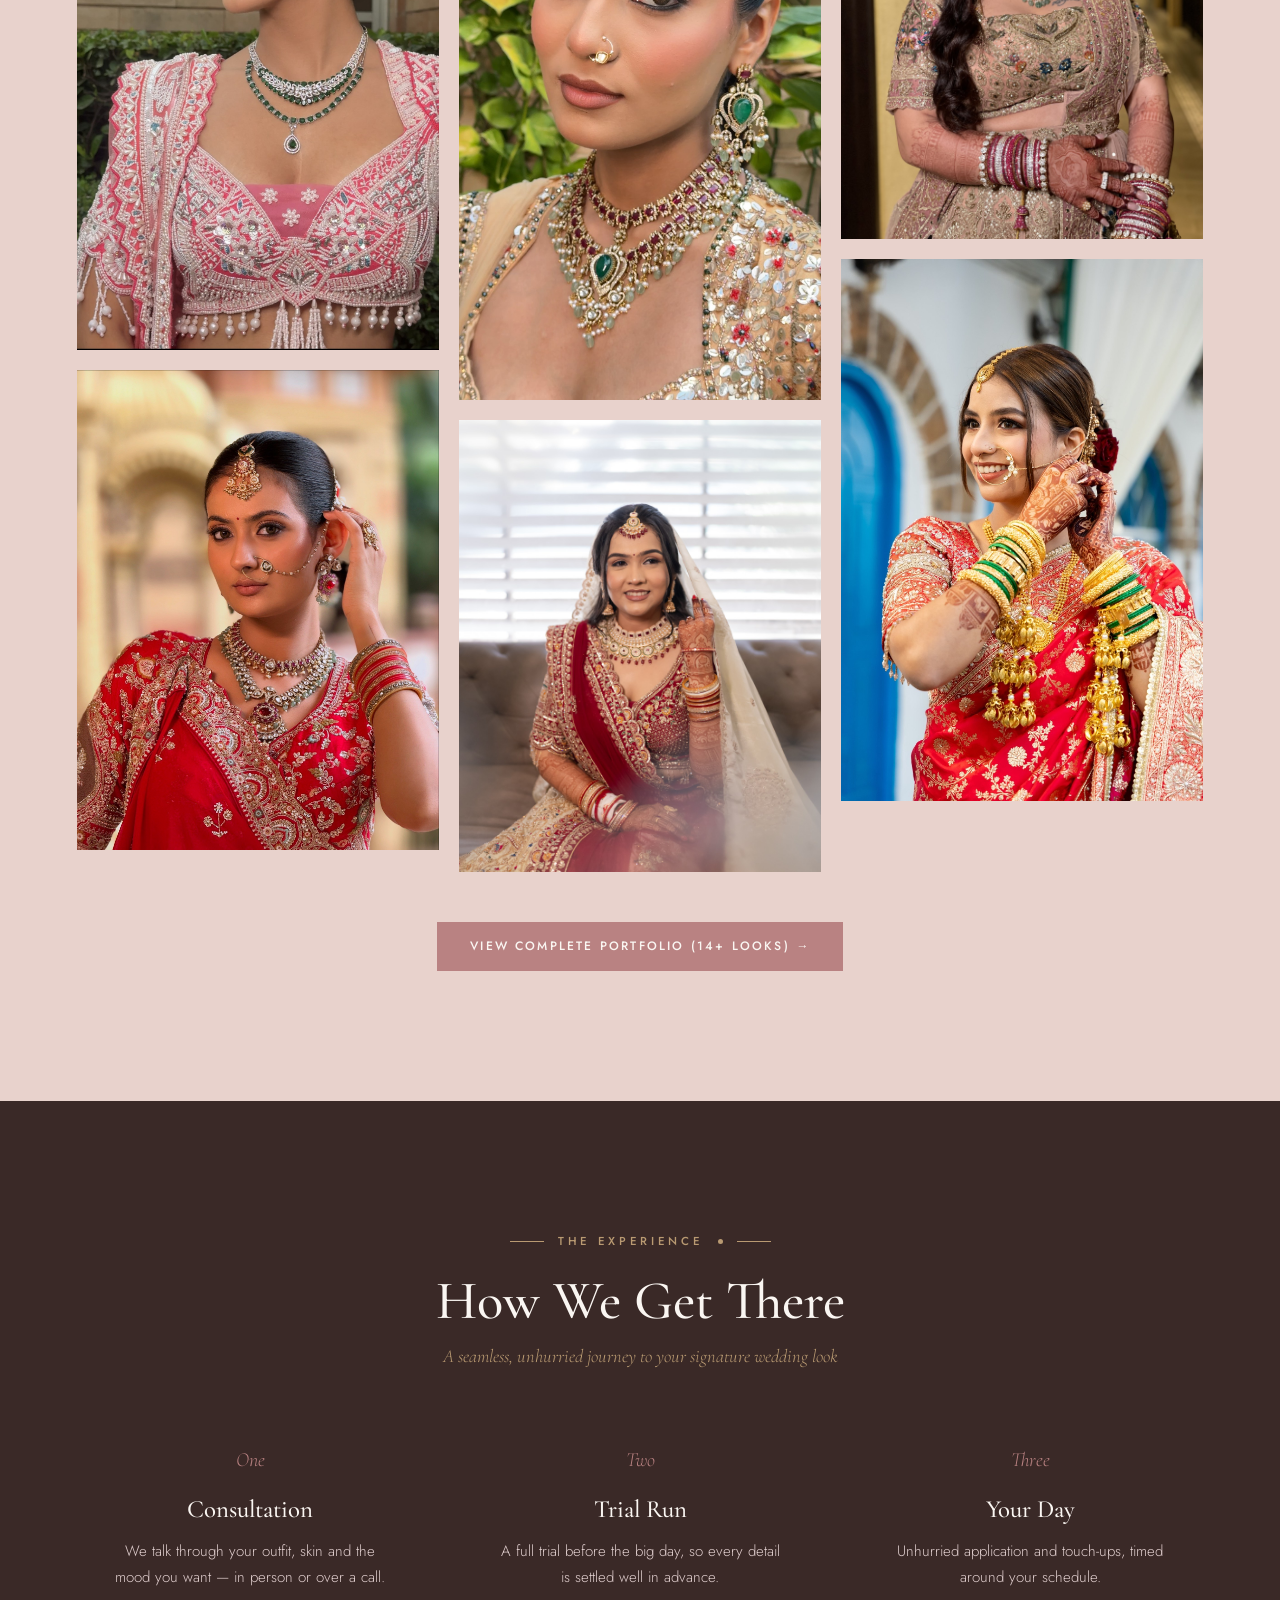
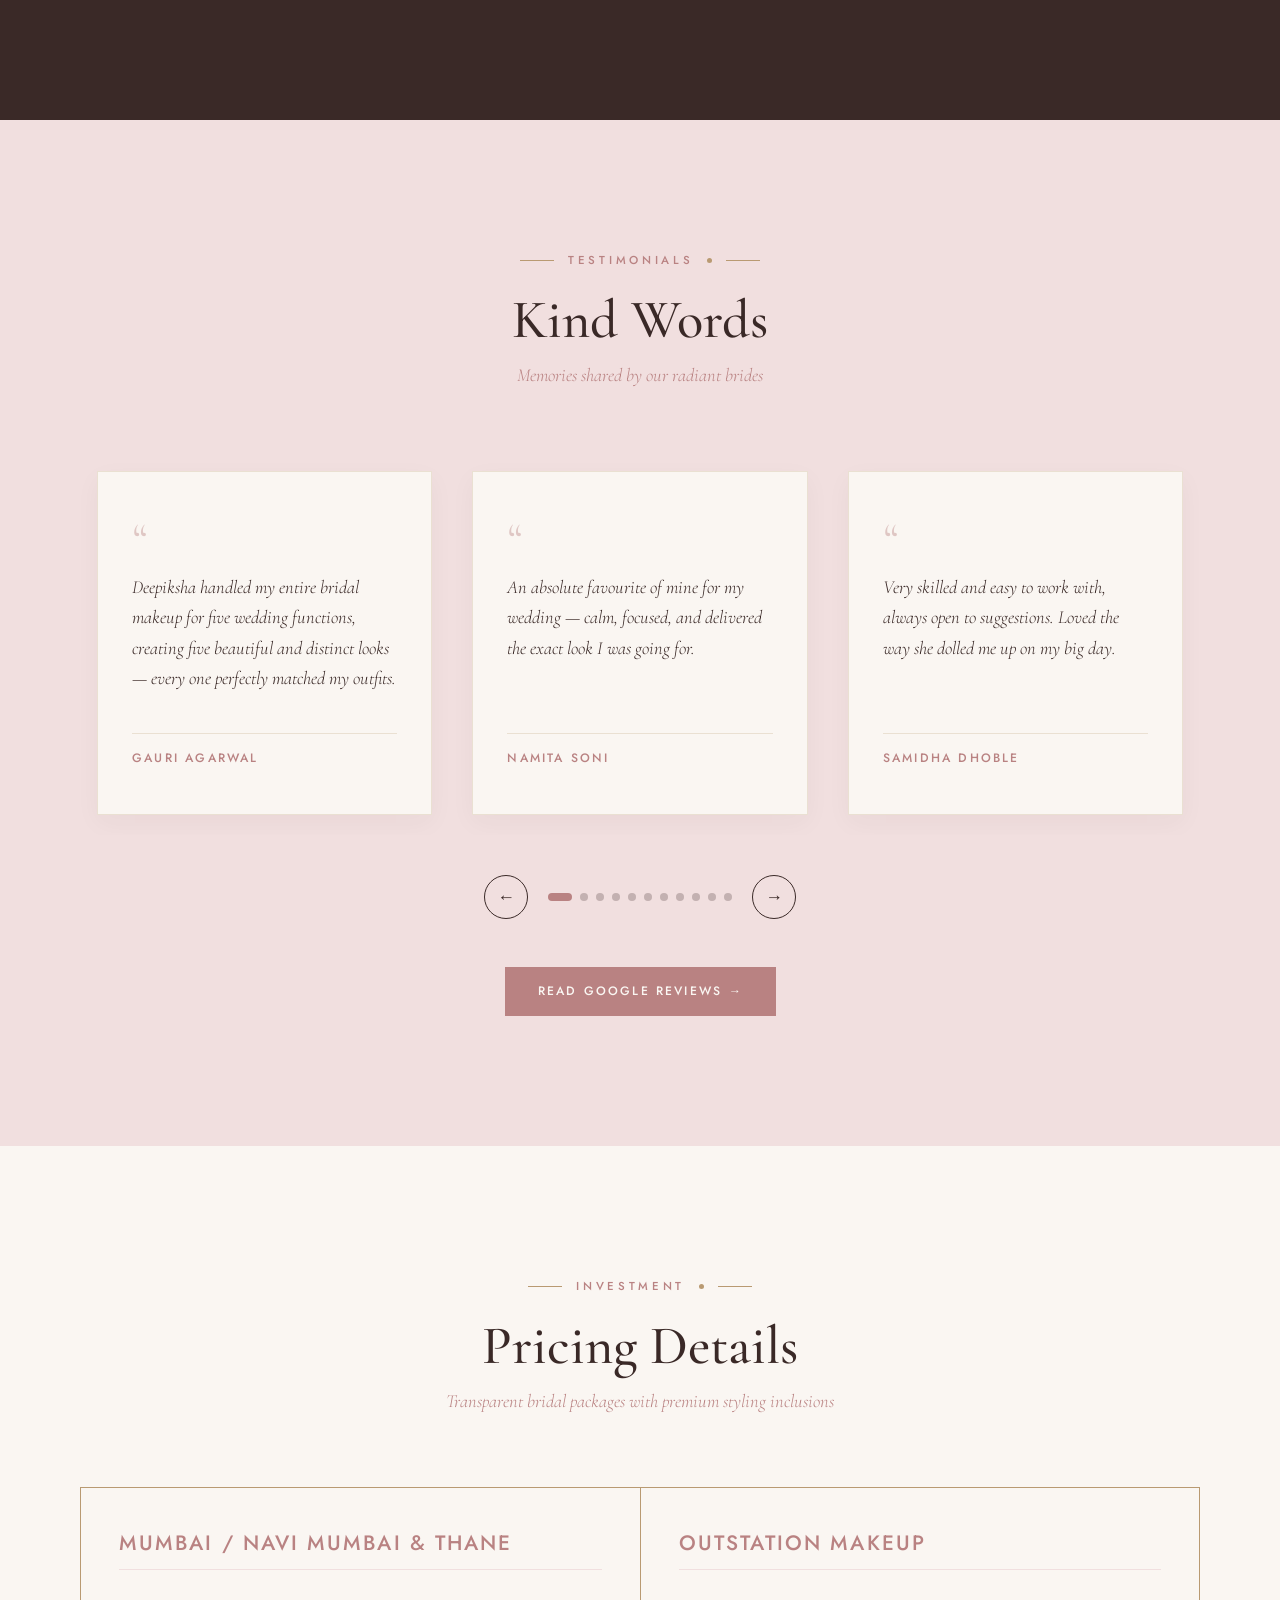
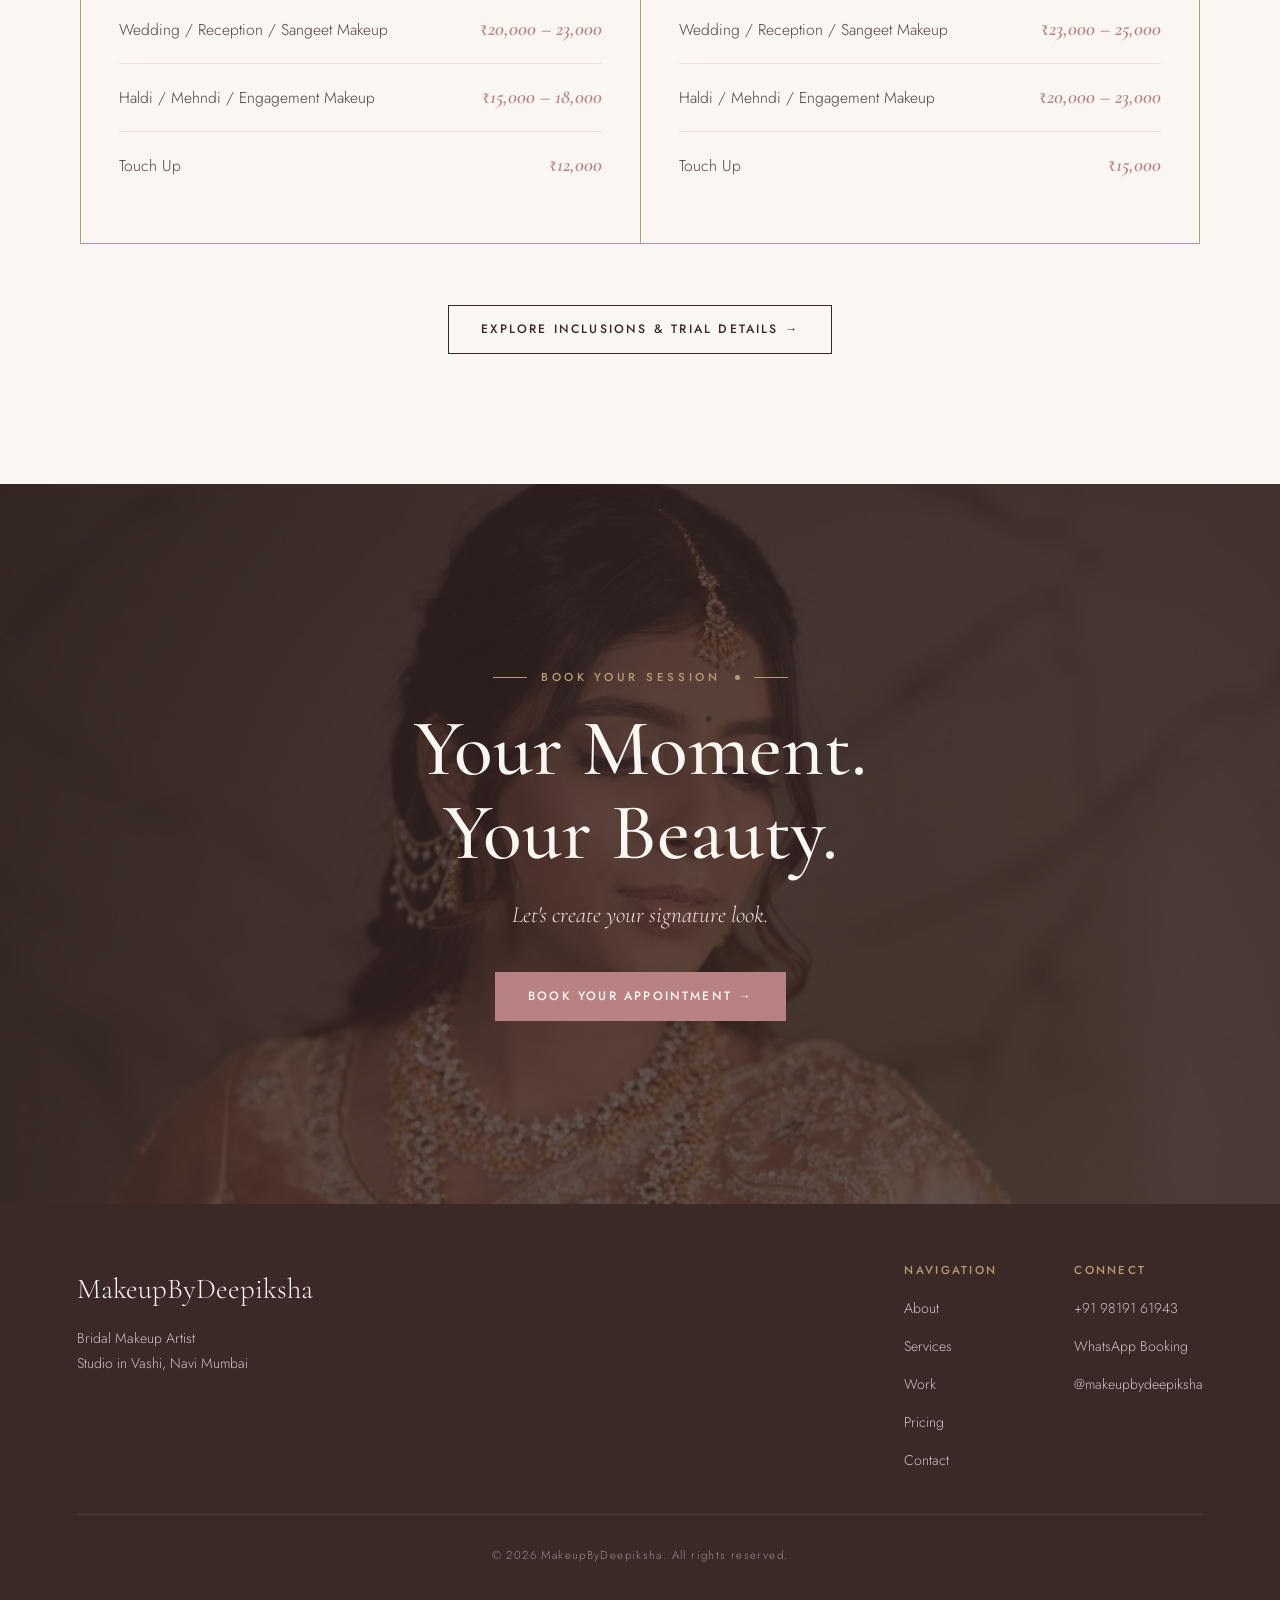
==== commit f48c8285: "mobile" ====
--- a/index.html
+++ b/index.html
@@ -496,6 +496,12 @@
           <div class="t-dots" id="testimonialDots"></div>
           <button class="t-nav-btn" id="testimonialNext" aria-label="Next testimonial">→</button>
         </div>
+
+        <!-- Google Reviews Action Button -->
+        <div style="margin-top: 48px;" class="reveal">
+          <a href="https://www.google.com/search?client=mobilesearchapp&amp;sca_esv=9768f4bab40ae0e6&amp;channel=iss&amp;cs=1&amp;hl=en_GB&amp;rlz=1MDAPLA_en-GBIN1037IN1037&amp;v=425.6.927981711&amp;sxsrf=APpeQnuoO_ZJWiEVslXemc4bzlI5aMeT_Q:1788622810942&amp;q=makeup+by+deepiksha+anavadia+%7C+luxury+bridal+makeup+artist+reviews&amp;uds=[base64]&amp;si=[base64]&amp;sa=X&amp;ved=2ahUKEwjv0KGa49eWAxXpkq8BHXENFMgQk8gLegQIGRAB&amp;ictx=1&amp;biw=384&amp;bih=750&amp;dpr=2.81"
+            target="_blank" rel="noopener noreferrer" class="btn">Read Google Reviews →</a>
+        </div>
       </div>
     </section>
 
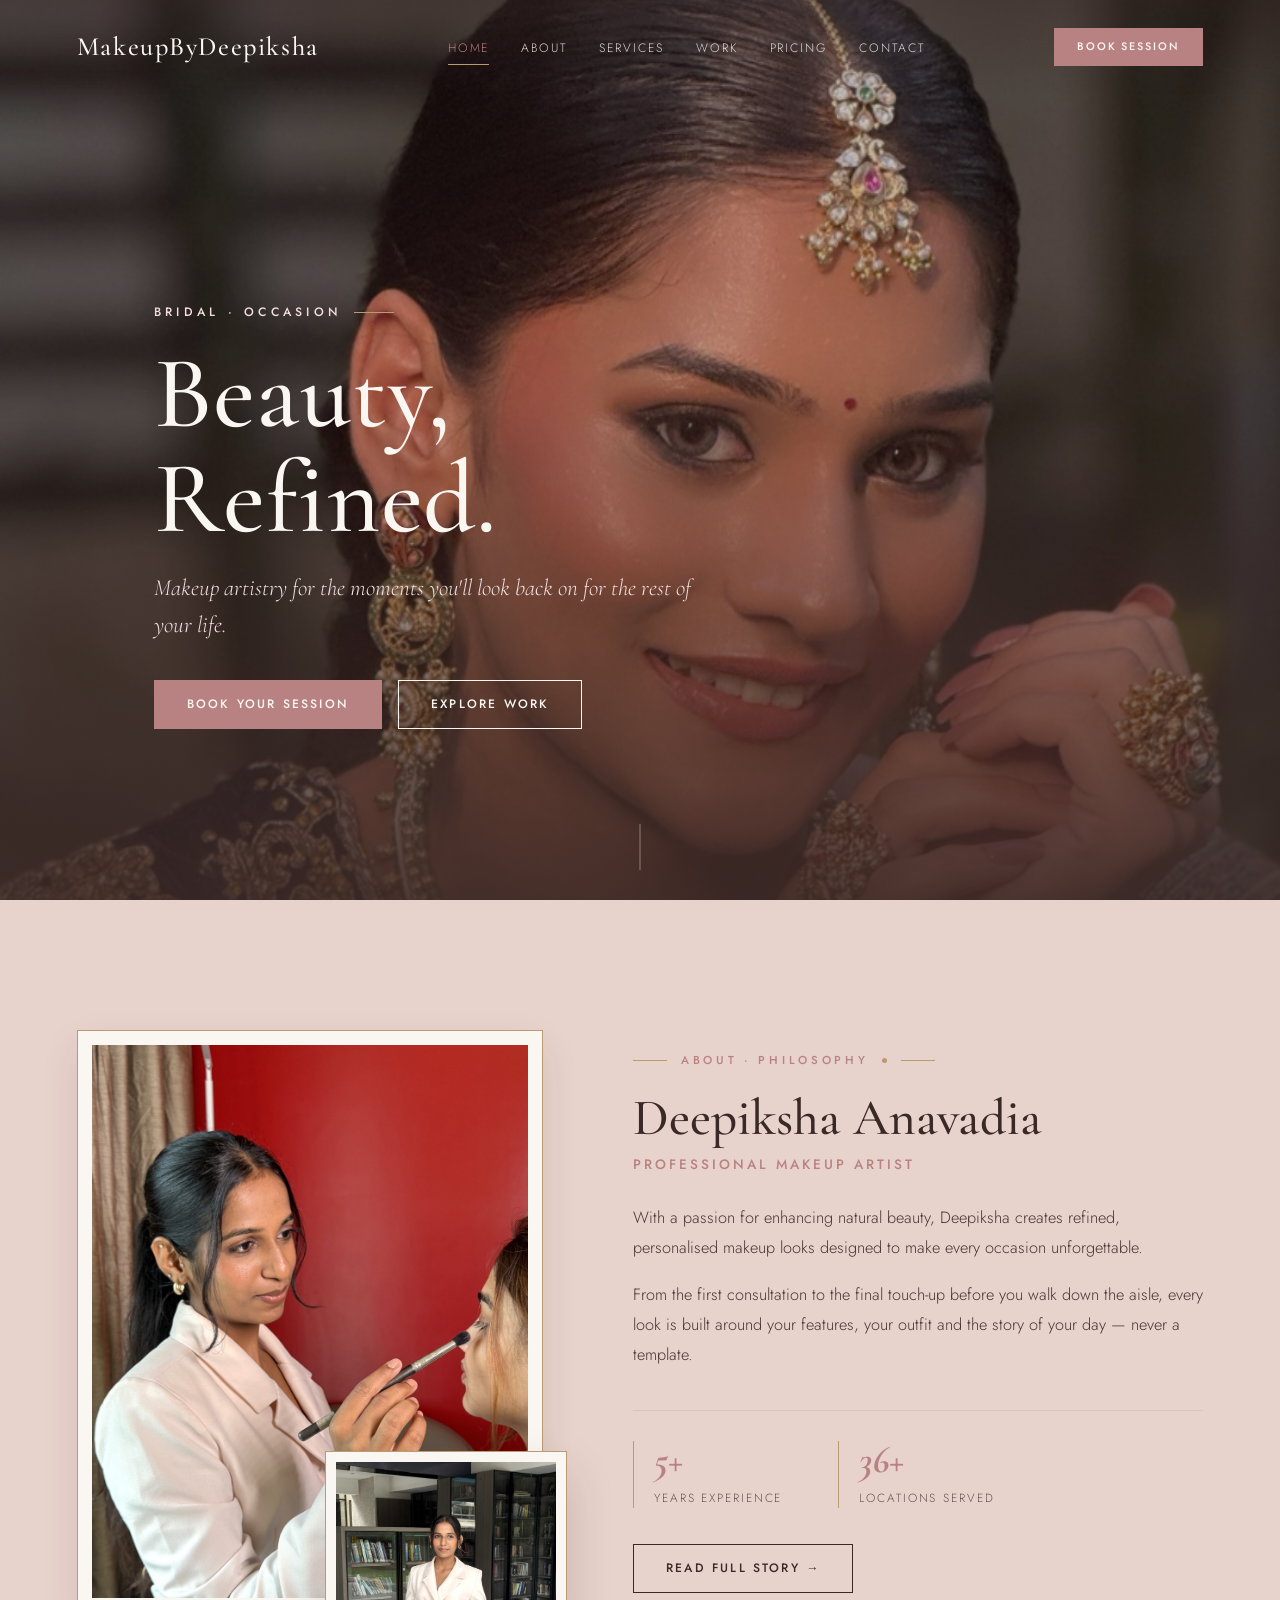
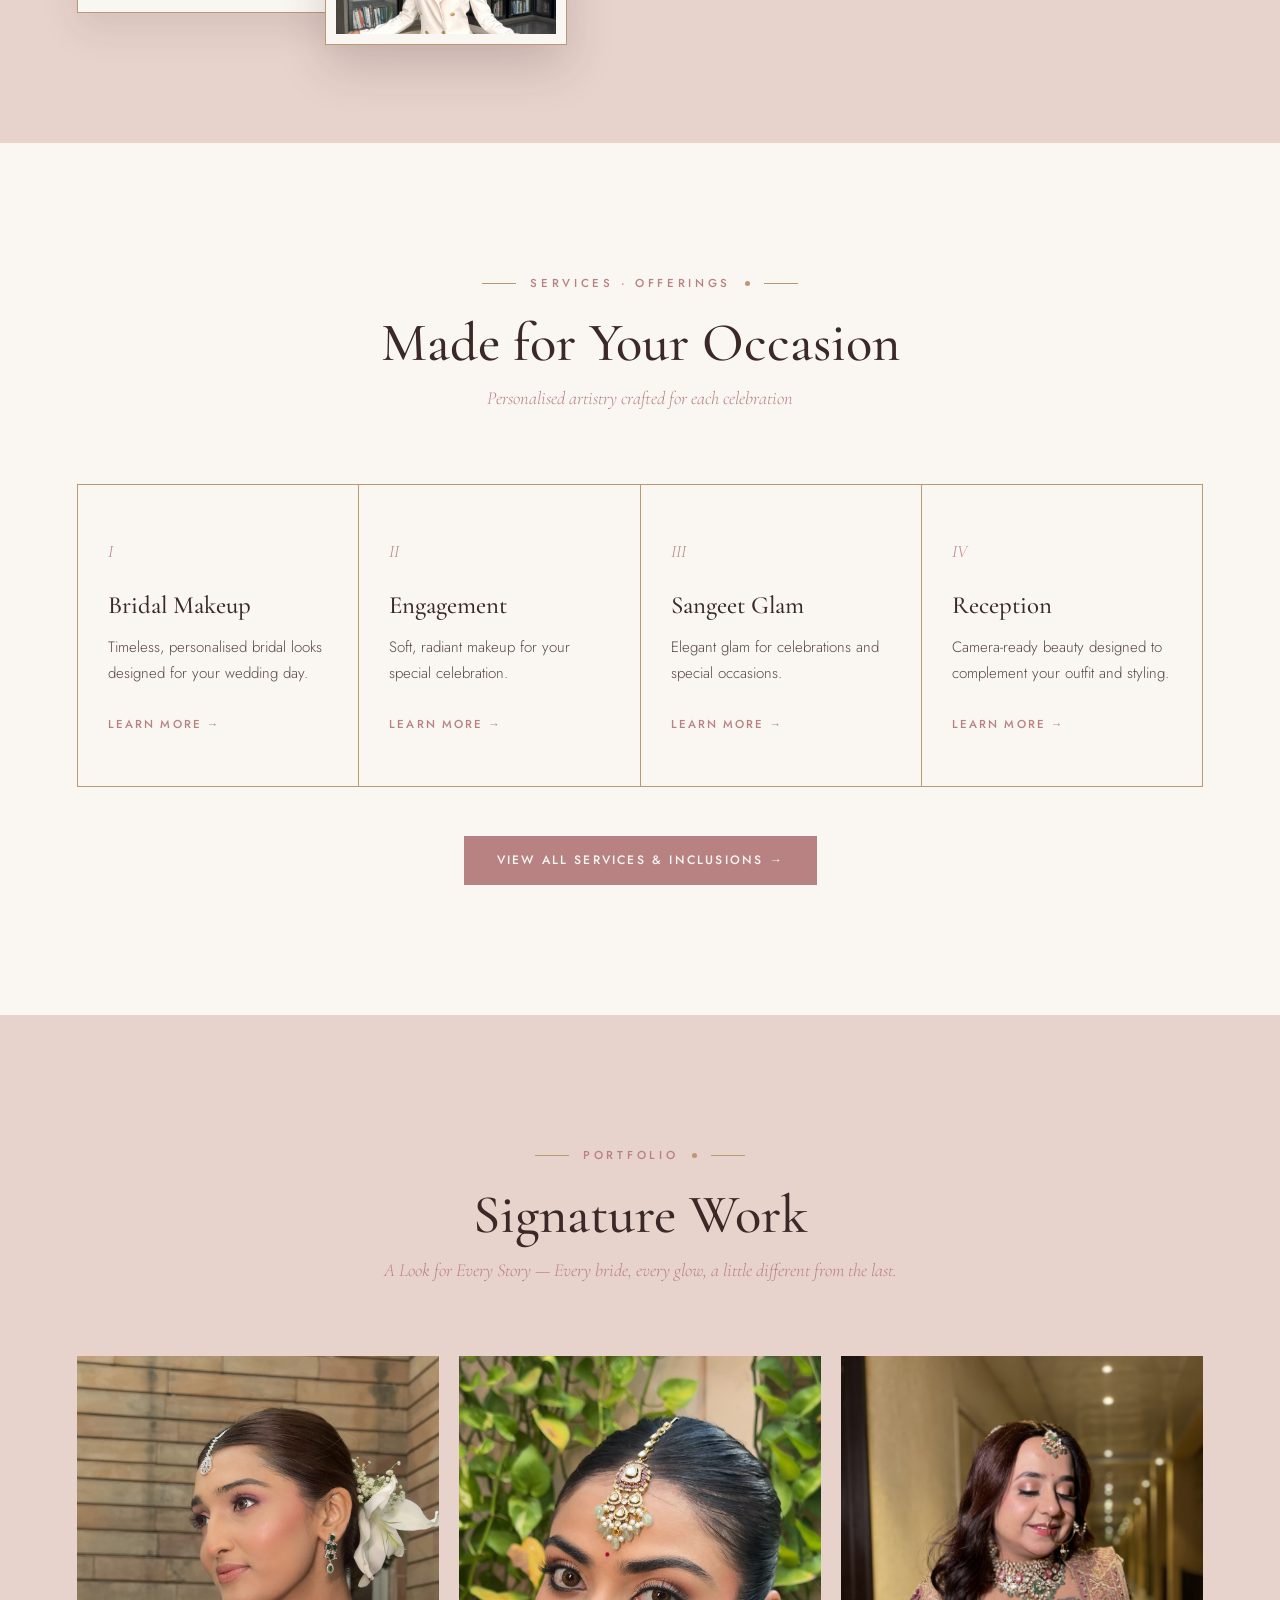
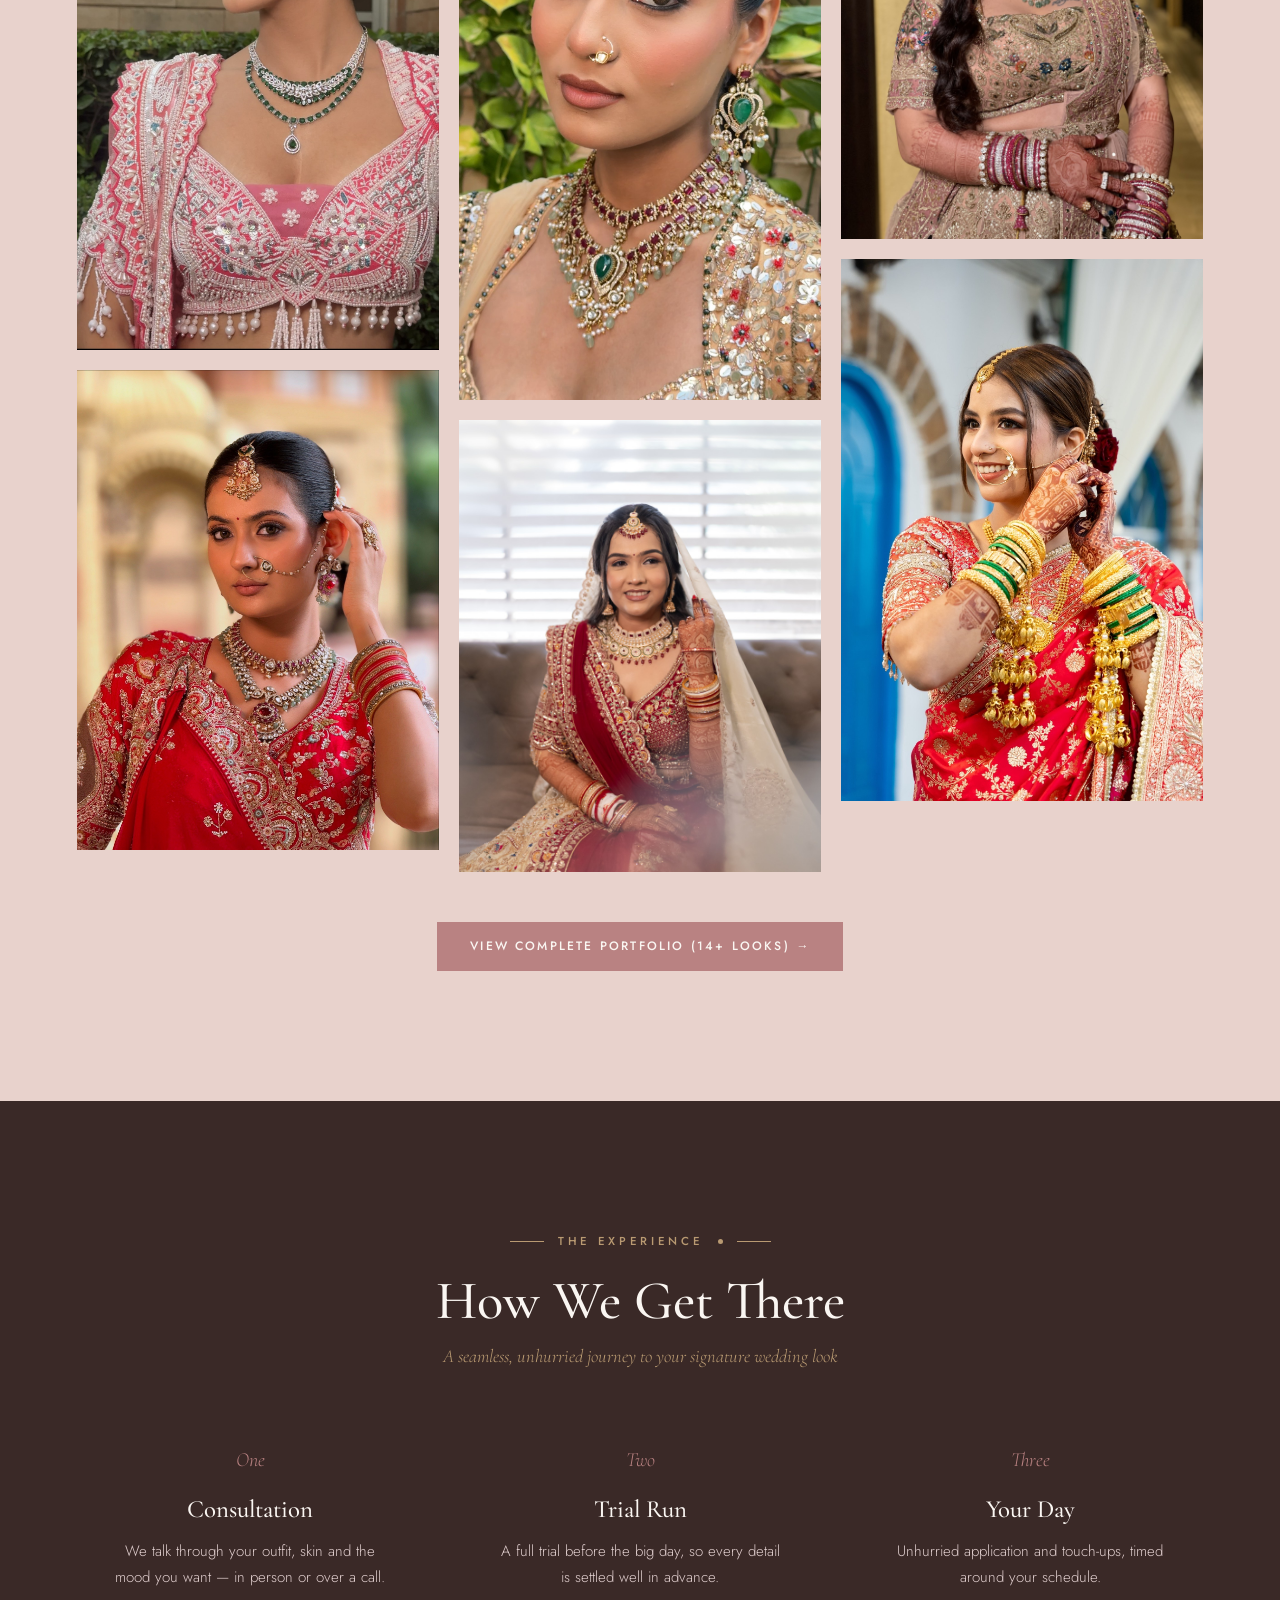
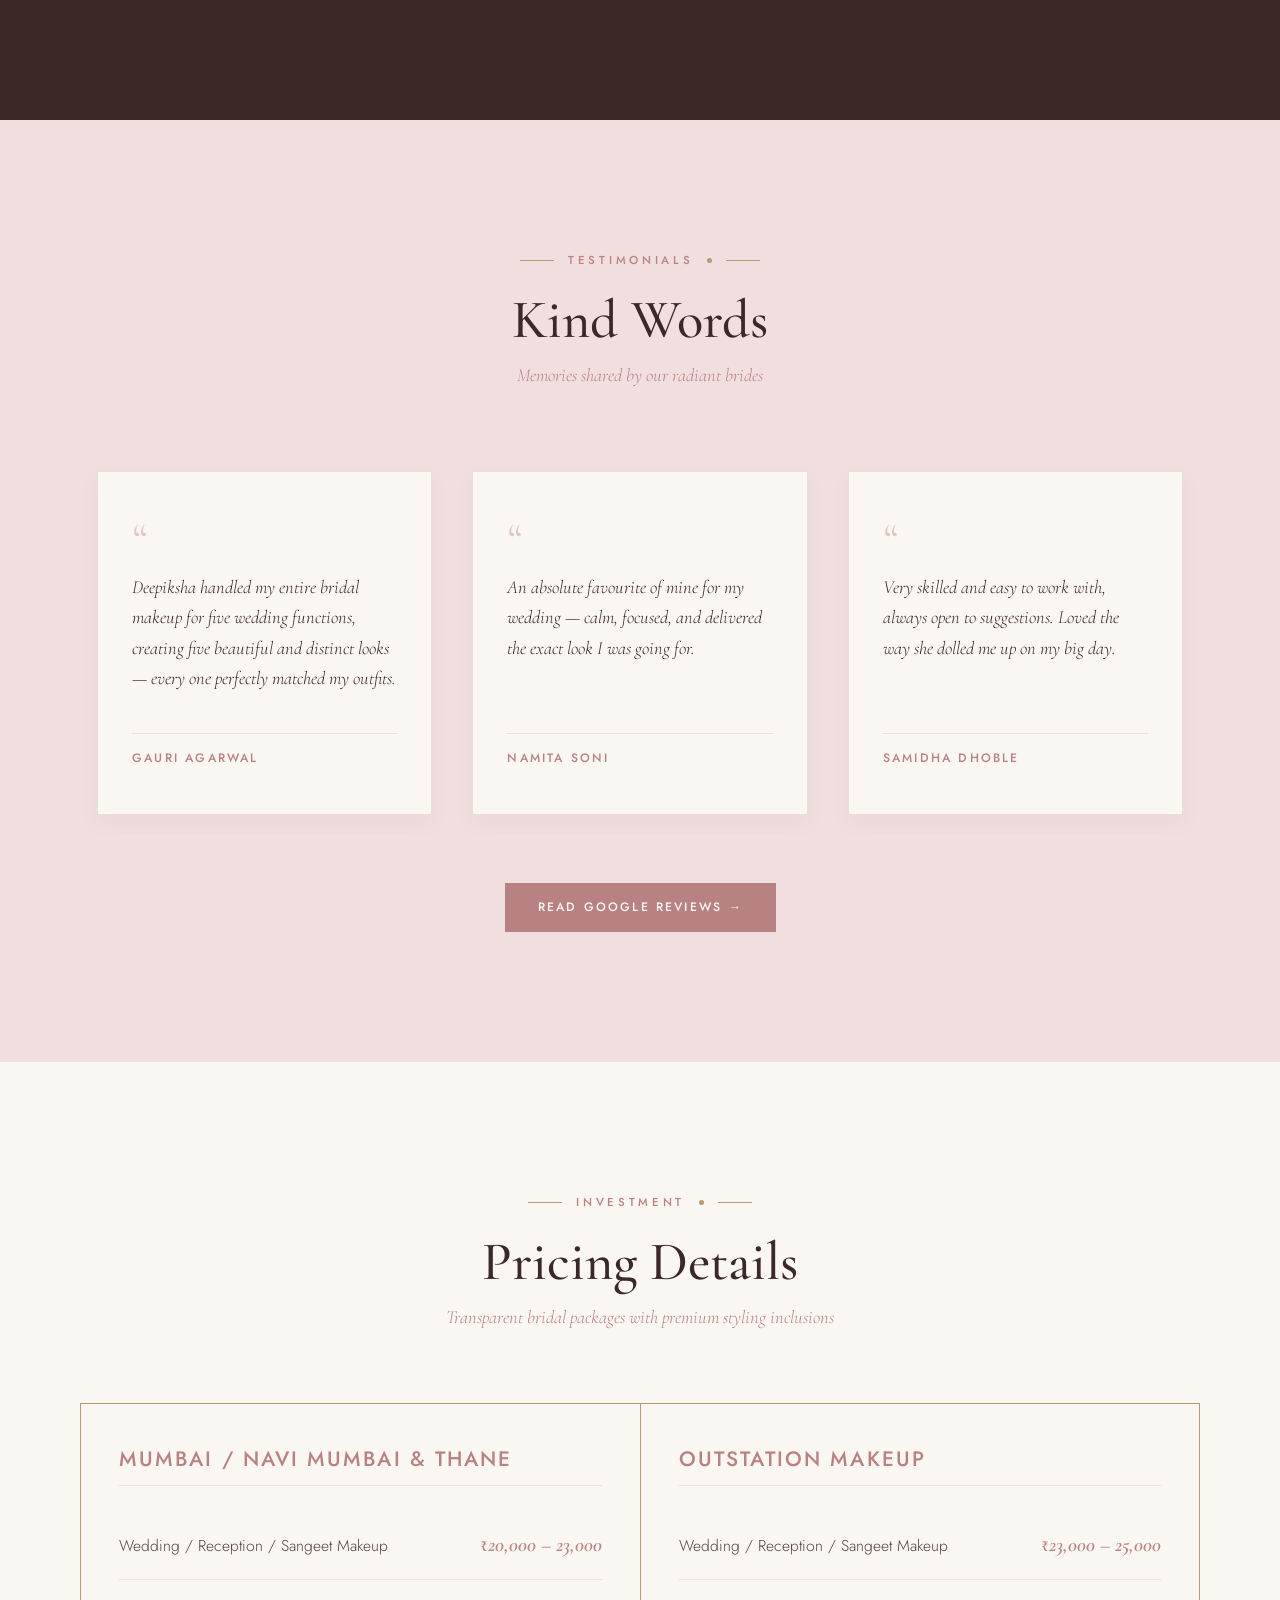
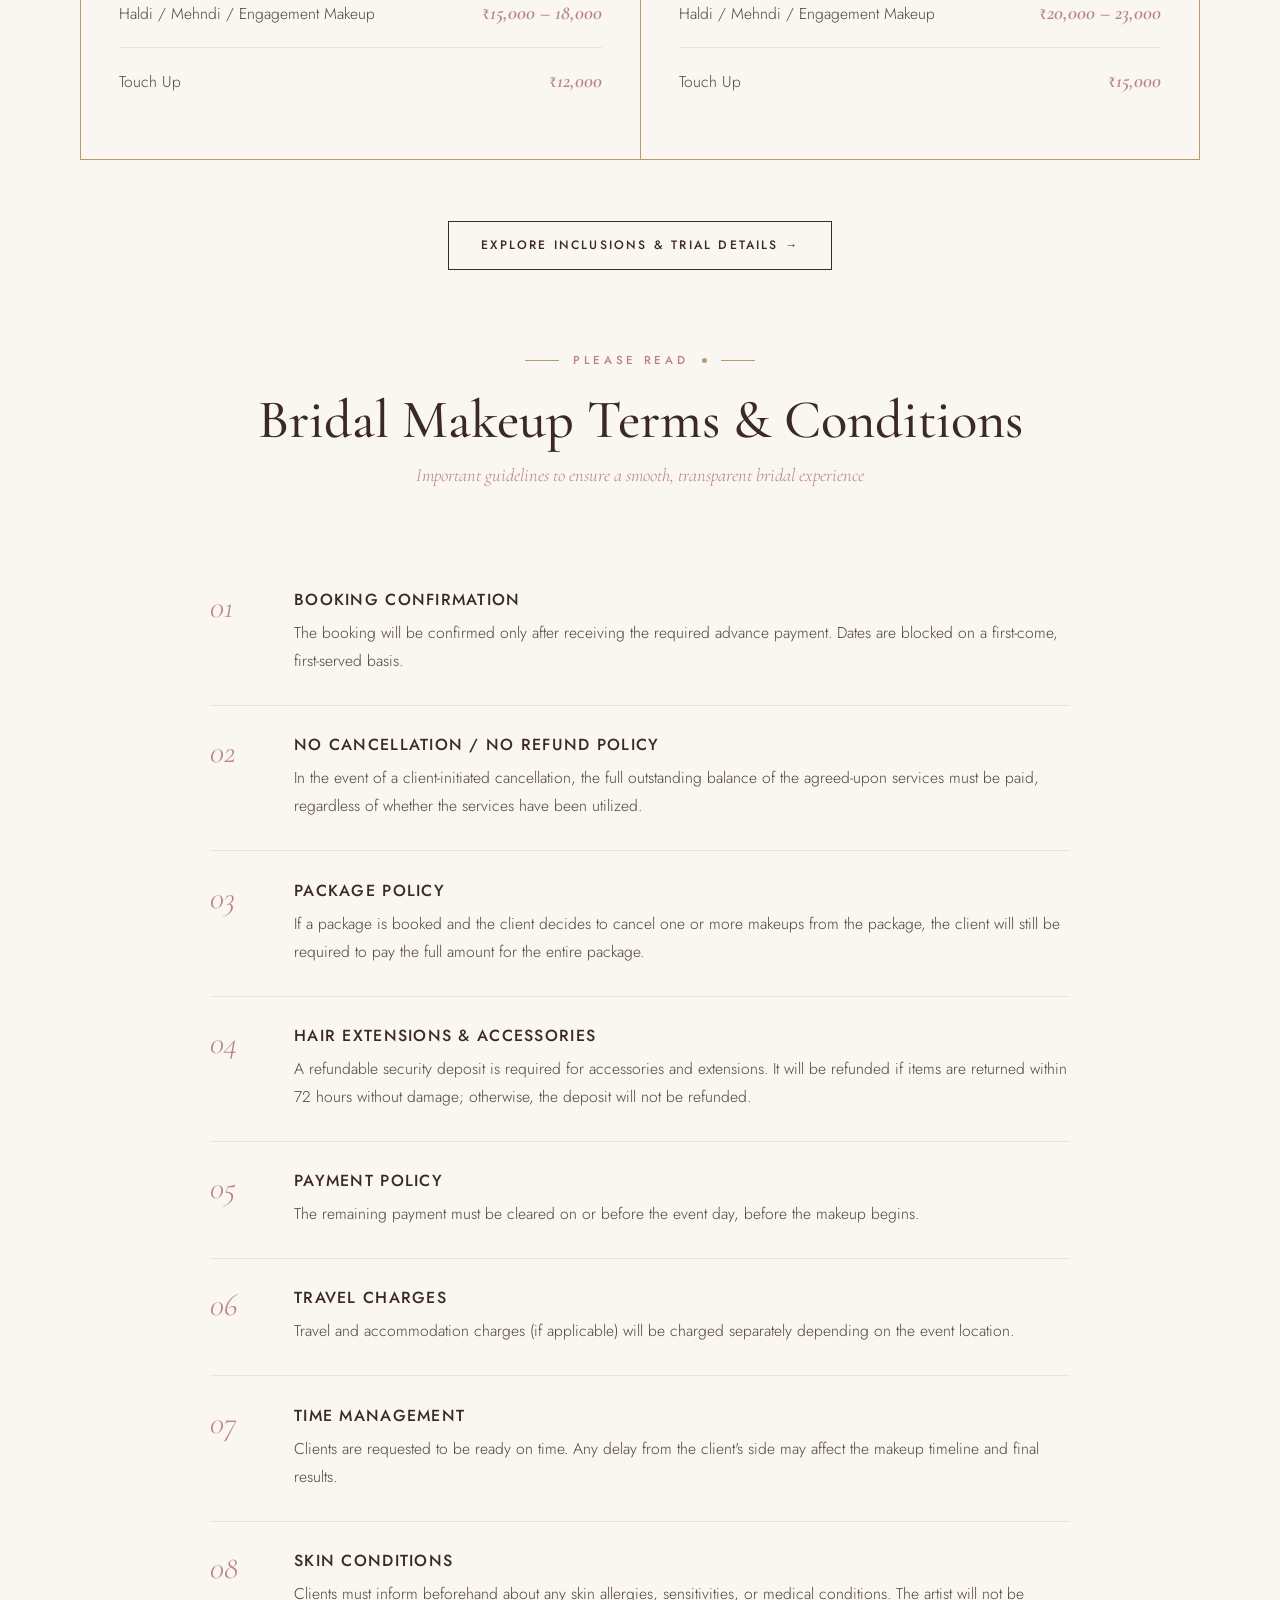
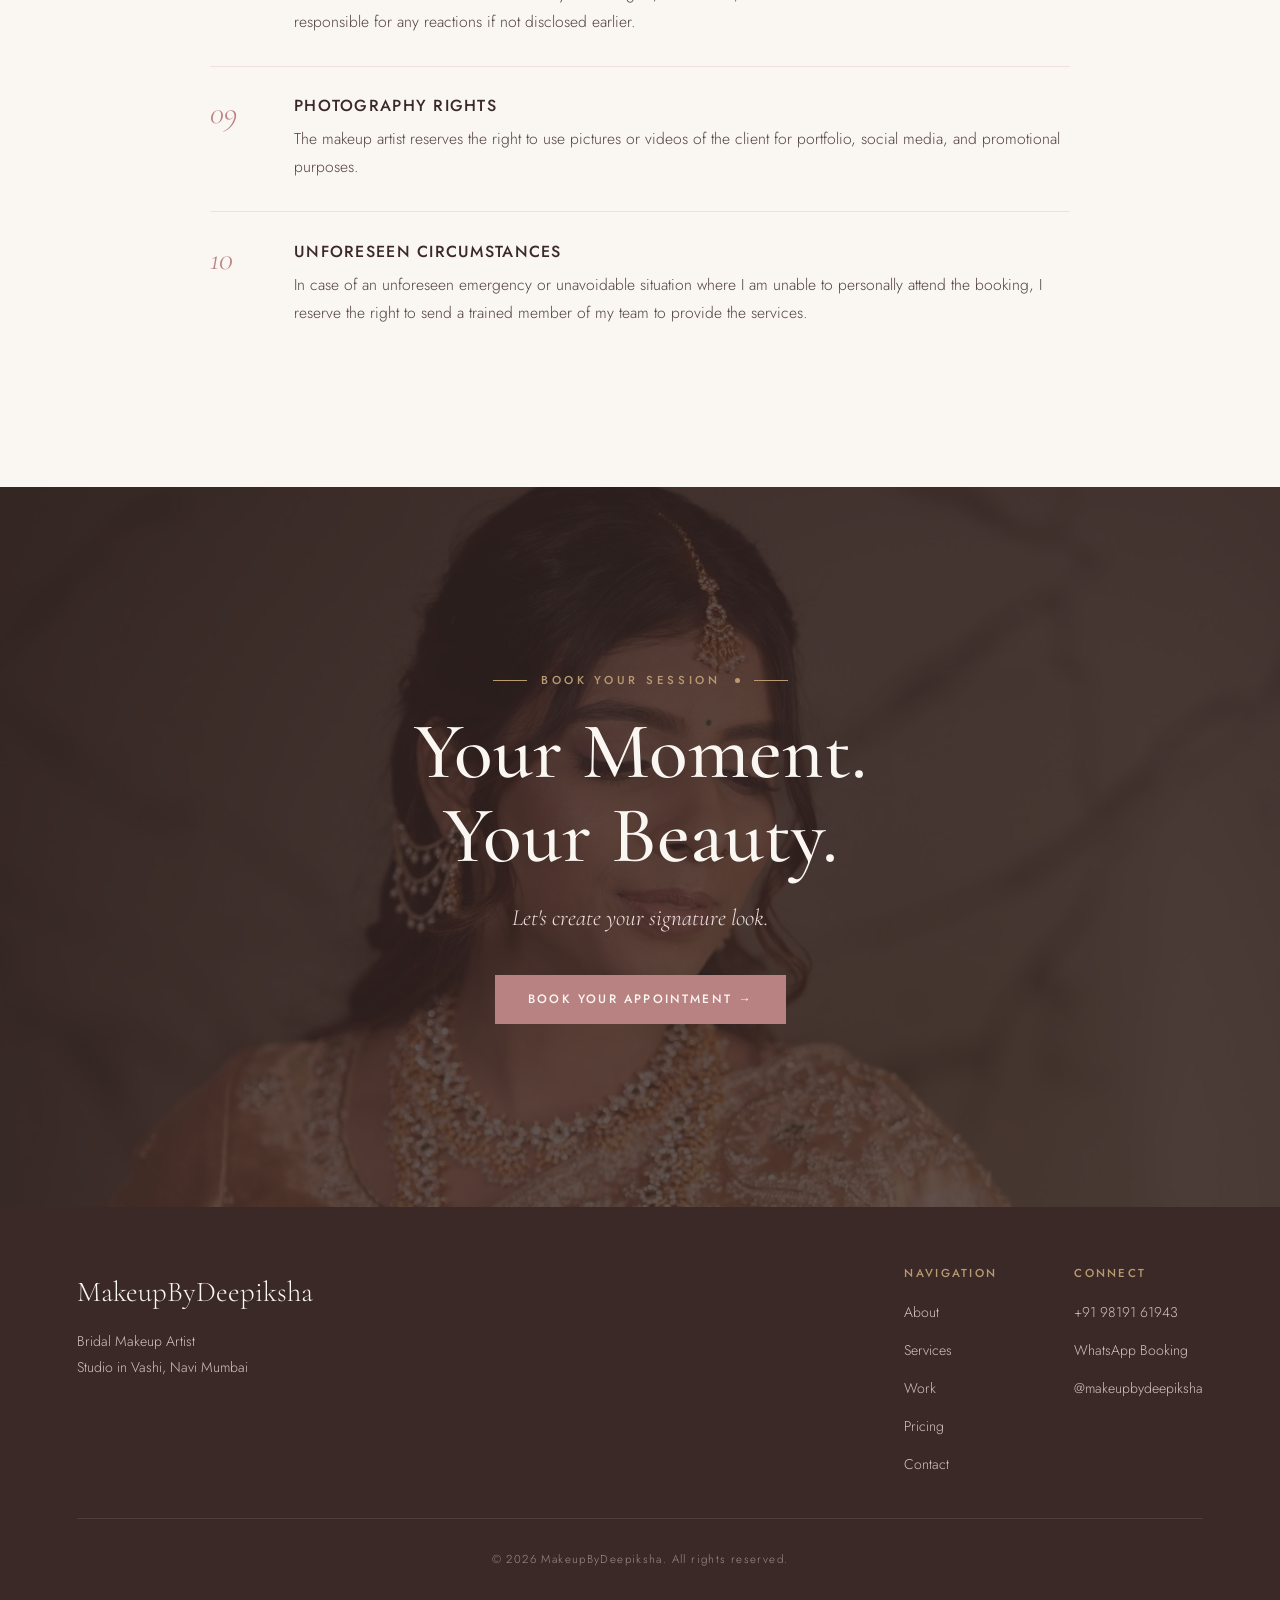
==== commit d575726e: "mobile" ====
--- a/index.html
+++ b/index.html
@@ -415,78 +415,6 @@
                 <span class="who">Samidha Dhoble</span>
               </div>
             </div>
-            <!-- 4 -->
-            <div class="t-slide">
-              <div class="t-card">
-                <div class="quote-mark">“</div>
-                <p>The entire process was calm and peaceful, and she made me feel very comfortable. The makeup looked
-                  beautiful and natural.</p>
-                <span class="who">Anjali Tripathi</span>
-              </div>
-            </div>
-            <!-- 5 -->
-            <div class="t-slide">
-              <div class="t-card">
-                <div class="quote-mark">“</div>
-                <p>My last-minute saviour — travelled so far for my big day and saved it completely. The makeup was
-                  subtle, long-lasting, and got so many compliments.</p>
-                <span class="who">Sumaiya Khan</span>
-              </div>
-            </div>
-            <!-- 6 -->
-            <div class="t-slide">
-              <div class="t-card">
-                <div class="quote-mark">“</div>
-                <p>Deepiksha is absolutely amazing. Her calm presence and punctuality made the entire experience smooth
-                  and worry-free.</p>
-                <span class="who">Sharon Dsouza</span>
-              </div>
-            </div>
-            <!-- 7 -->
-            <div class="t-slide">
-              <div class="t-card">
-                <div class="quote-mark">“</div>
-                <p>I absolutely loved my look, and everything was done so perfectly. The makeup stayed flawless until
-                  the very end of the day.</p>
-                <span class="who">Ashwini Kotian</span>
-              </div>
-            </div>
-            <!-- 8 -->
-            <div class="t-slide">
-              <div class="t-card">
-                <div class="quote-mark">“</div>
-                <p>Such a sweet person with such an innate art of doing makeup — she did an effortless job on my face.
-                </p>
-                <span class="who">Vridhi Tilwani</span>
-              </div>
-            </div>
-            <!-- 9 -->
-            <div class="t-slide">
-              <div class="t-card">
-                <div class="quote-mark">“</div>
-                <p>An amazing experience with Deepiksha for my bridal makeup and three other events — every look was
-                  beautifully done, long-lasting, and perfectly suited.</p>
-                <span class="who">Hasu Arethiya</span>
-              </div>
-            </div>
-            <!-- 10 -->
-            <div class="t-slide">
-              <div class="t-card">
-                <div class="quote-mark">“</div>
-                <p>Very professional and patient, and the whole session felt relaxed. The makeup was done beautifully
-                  and stayed well.</p>
-                <span class="who">Alexandra Dede</span>
-              </div>
-            </div>
-            <!-- 11 -->
-            <div class="t-slide">
-              <div class="t-card">
-                <div class="quote-mark">“</div>
-                <p>I loved the makeup — the look was exactly what I needed and made my day. Deepiksha was very
-                  professional throughout.</p>
-                <span class="who">Khushbu Daiya</span>
-              </div>
-            </div>
           </div>
         </div>
 
@@ -549,6 +477,107 @@
 
       <div class="reveal">
         <a href="pricing.html" class="btn btn-outline">Explore Inclusions & Trial Details →</a>
+      </div>
+    </section>
+
+    <!-- ==================== TERMS & CONDITIONS ==================== -->
+    <section class="terms-section" id="terms">
+      <div class="section-title-wrap reveal">
+        <div class="eyebrow">Please Read<span class="dot"></span></div>
+        <h2>Bridal Makeup Terms &amp; Conditions</h2>
+        <p class="subtitle">Important guidelines to ensure a smooth, transparent bridal experience</p>
+      </div>
+
+      <div class="terms-container">
+        <!-- 01 -->
+        <article class="term-item reveal">
+          <div class="term-num">01</div>
+          <div>
+            <h4>Booking Confirmation</h4>
+            <p>The booking will be confirmed only after receiving the required advance payment. Dates are blocked on a first-come, first-served basis.</p>
+          </div>
+        </article>
+
+        <!-- 02 -->
+        <article class="term-item reveal">
+          <div class="term-num">02</div>
+          <div>
+            <h4>No Cancellation / No Refund Policy</h4>
+            <p>In the event of a client-initiated cancellation, the full outstanding balance of the agreed-upon services must be paid, regardless of whether the services have been utilized.</p>
+          </div>
+        </article>
+
+        <!-- 03 -->
+        <article class="term-item reveal">
+          <div class="term-num">03</div>
+          <div>
+            <h4>Package Policy</h4>
+            <p>If a package is booked and the client decides to cancel one or more makeups from the package, the client will still be required to pay the full amount for the entire package.</p>
+          </div>
+        </article>
+
+        <!-- 04 -->
+        <article class="term-item reveal">
+          <div class="term-num">04</div>
+          <div>
+            <h4>Hair Extensions &amp; Accessories</h4>
+            <p>A refundable security deposit is required for accessories and extensions. It will be refunded if items are returned within 72 hours without damage; otherwise, the deposit will not be refunded.</p>
+          </div>
+        </article>
+
+        <!-- 05 -->
+        <article class="term-item reveal">
+          <div class="term-num">05</div>
+          <div>
+            <h4>Payment Policy</h4>
+            <p>The remaining payment must be cleared on or before the event day, before the makeup begins.</p>
+          </div>
+        </article>
+
+        <!-- 06 -->
+        <article class="term-item reveal">
+          <div class="term-num">06</div>
+          <div>
+            <h4>Travel Charges</h4>
+            <p>Travel and accommodation charges (if applicable) will be charged separately depending on the event location.</p>
+          </div>
+        </article>
+
+        <!-- 07 -->
+        <article class="term-item reveal">
+          <div class="term-num">07</div>
+          <div>
+            <h4>Time Management</h4>
+            <p>Clients are requested to be ready on time. Any delay from the client's side may affect the makeup timeline and final results.</p>
+          </div>
+        </article>
+
+        <!-- 08 -->
+        <article class="term-item reveal">
+          <div class="term-num">08</div>
+          <div>
+            <h4>Skin Conditions</h4>
+            <p>Clients must inform beforehand about any skin allergies, sensitivities, or medical conditions. The artist will not be responsible for any reactions if not disclosed earlier.</p>
+          </div>
+        </article>
+
+        <!-- 09 -->
+        <article class="term-item reveal">
+          <div class="term-num">09</div>
+          <div>
+            <h4>Photography Rights</h4>
+            <p>The makeup artist reserves the right to use pictures or videos of the client for portfolio, social media, and promotional purposes.</p>
+          </div>
+        </article>
+
+        <!-- 10 -->
+        <article class="term-item reveal">
+          <div class="term-num">10</div>
+          <div>
+            <h4>Unforeseen Circumstances</h4>
+            <p>In case of an unforeseen emergency or unavoidable situation where I am unable to personally attend the booking, I reserve the right to send a trained member of my team to provide the services.</p>
+          </div>
+        </article>
       </div>
     </section>
 
--- a/css/style.css
+++ b/css/style.css
@@ -665,7 +665,7 @@
 .hero-content {
   position: relative;
   z-index: 2;
-  padding: 0 6vw 9vh;
+  padding: 0 6vw clamp(24px, 4.5vh, 45px);
   max-width: 920px;
   width: 100%;
 }
@@ -1428,6 +1428,11 @@
 .pricing-section {
   background: var(--pearl);
   text-align: center;
+  padding-bottom: clamp(30px, 4vw, 45px);
+}
+
+.pricing-section + .terms-section {
+  padding-top: clamp(20px, 3vw, 35px);
 }
 
 .price-grid {
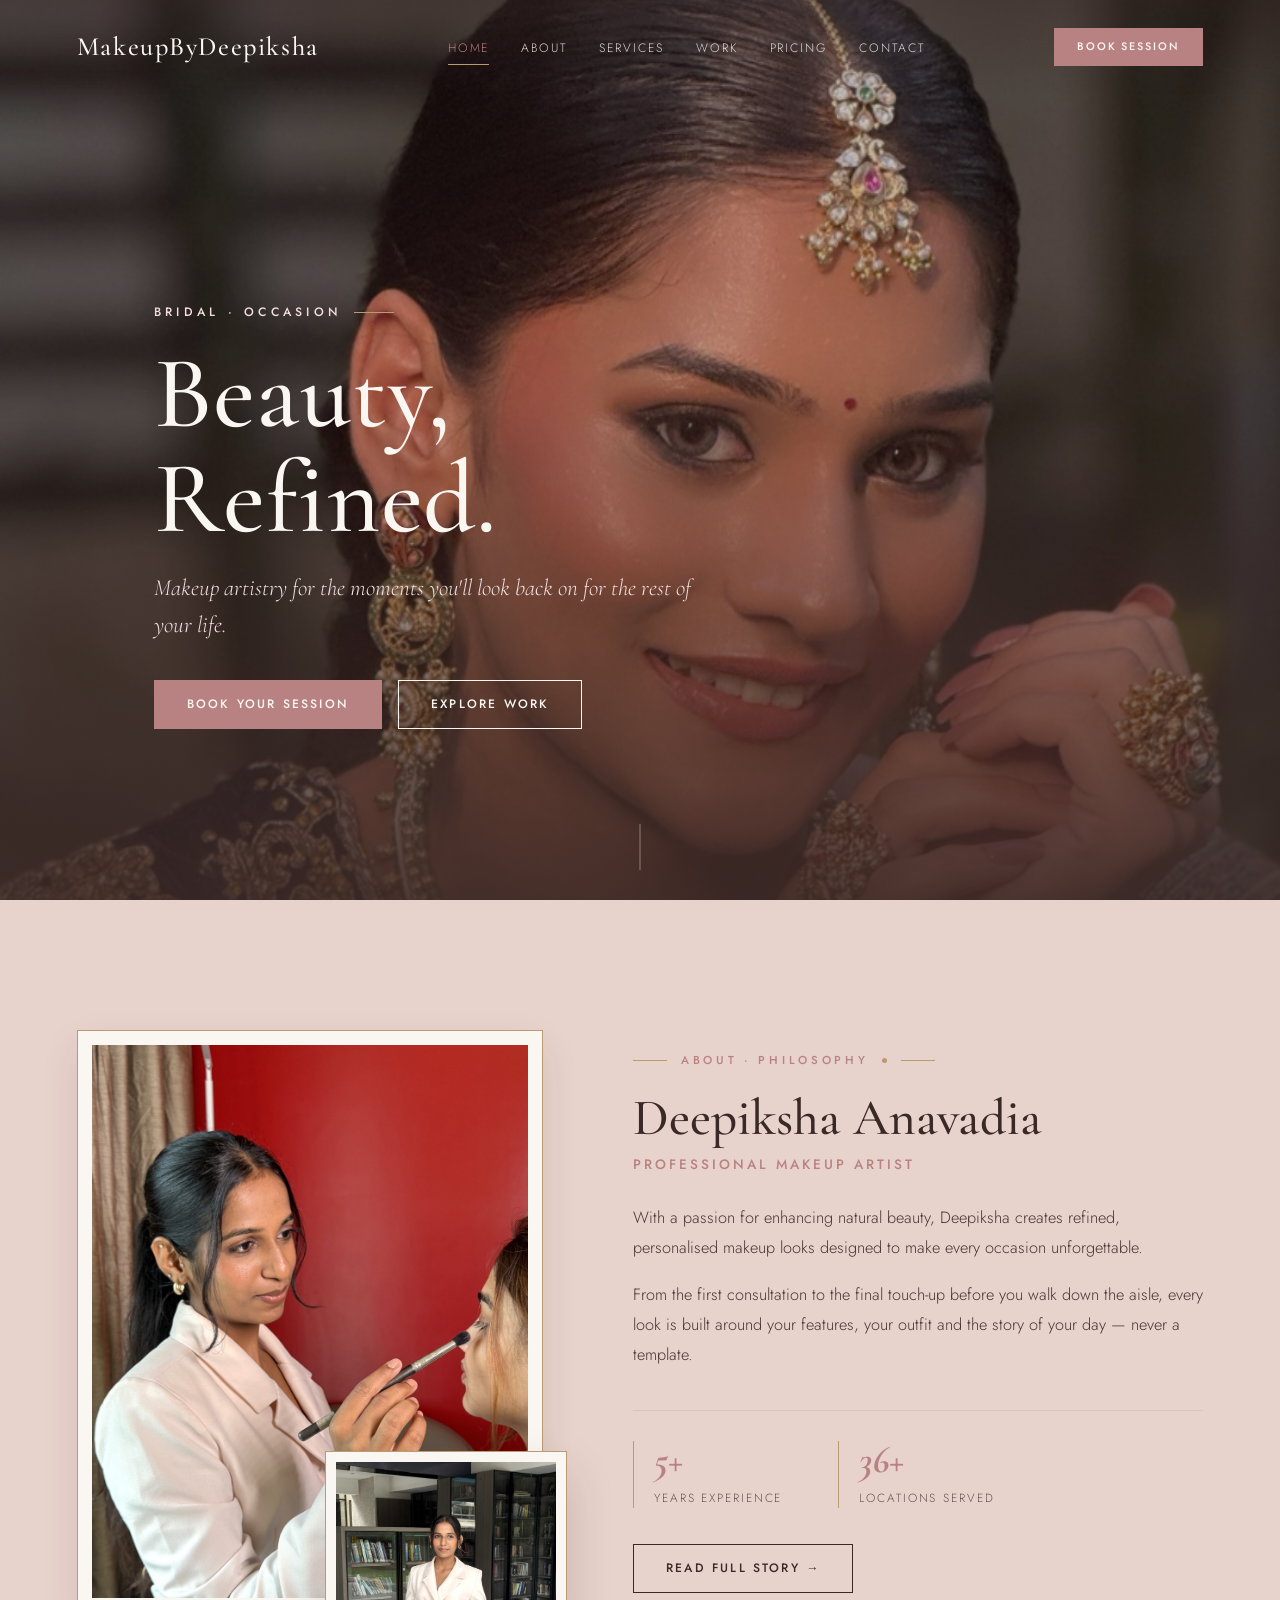
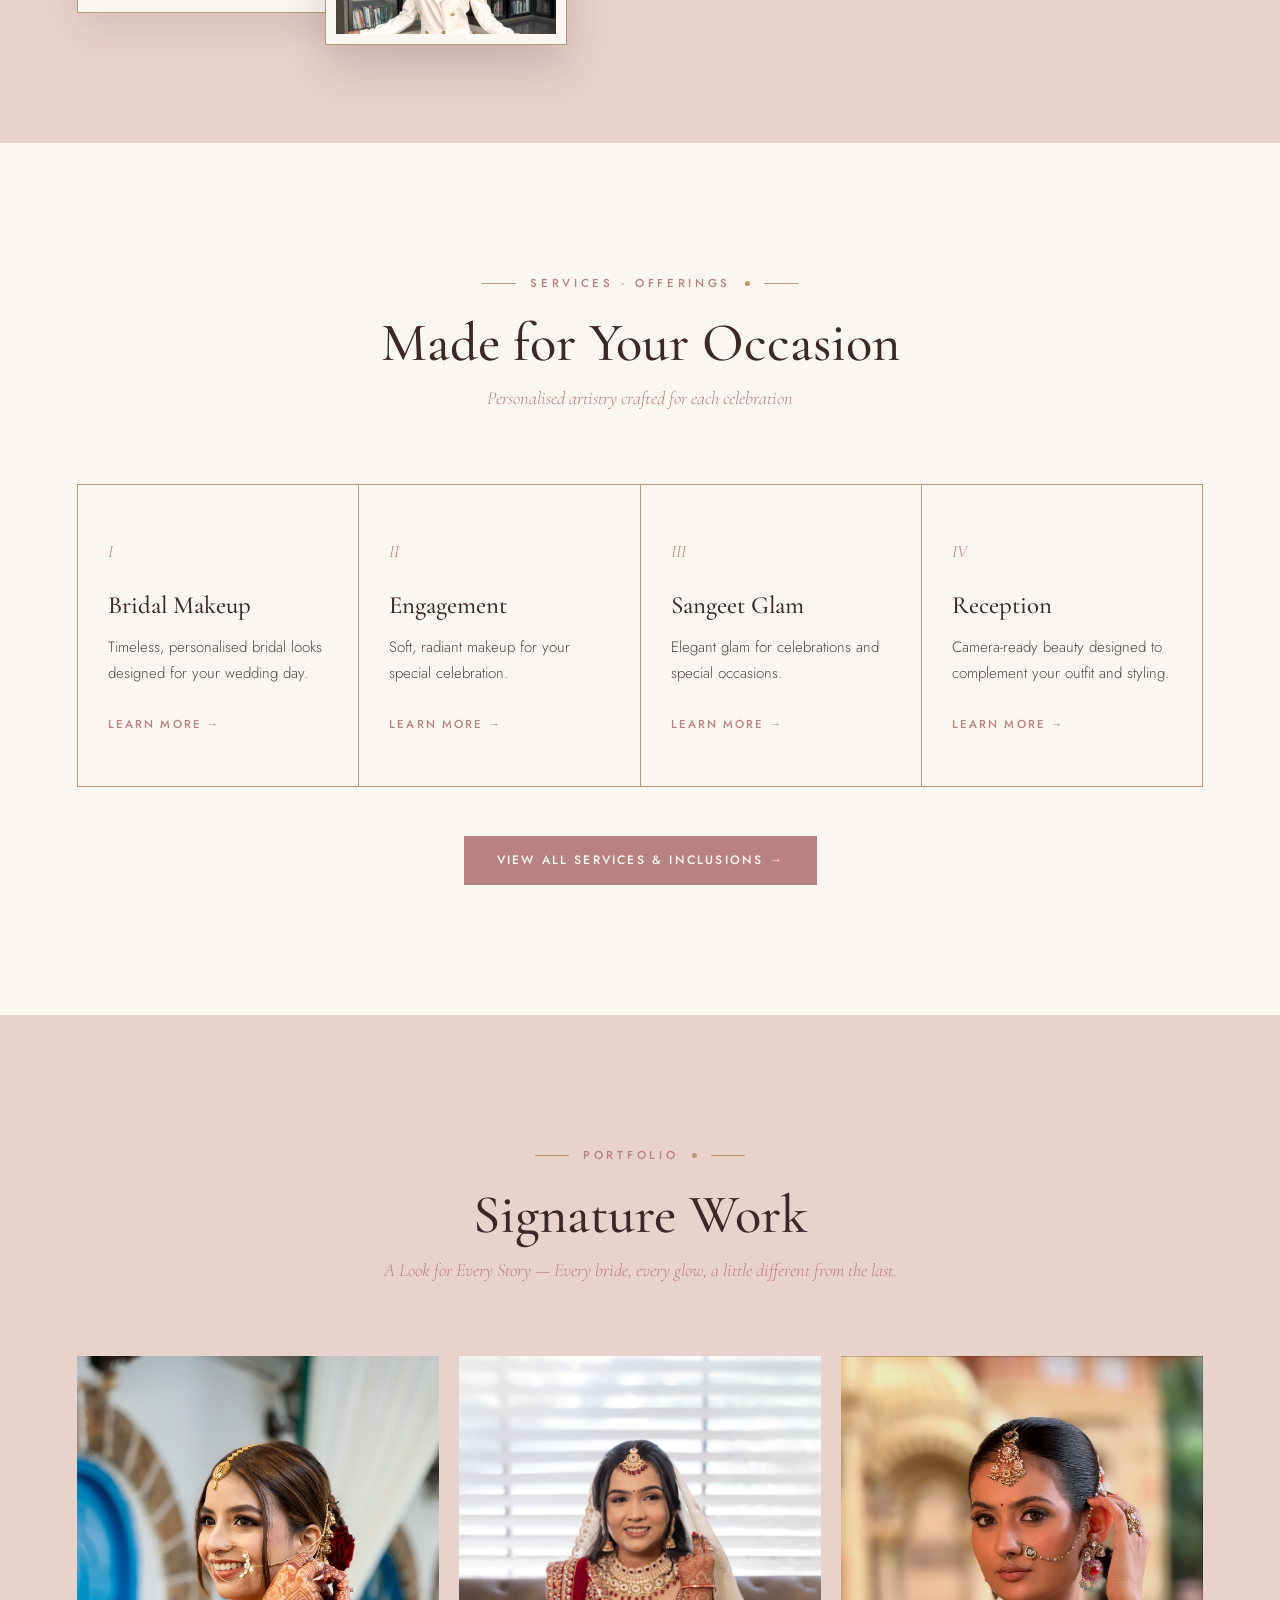
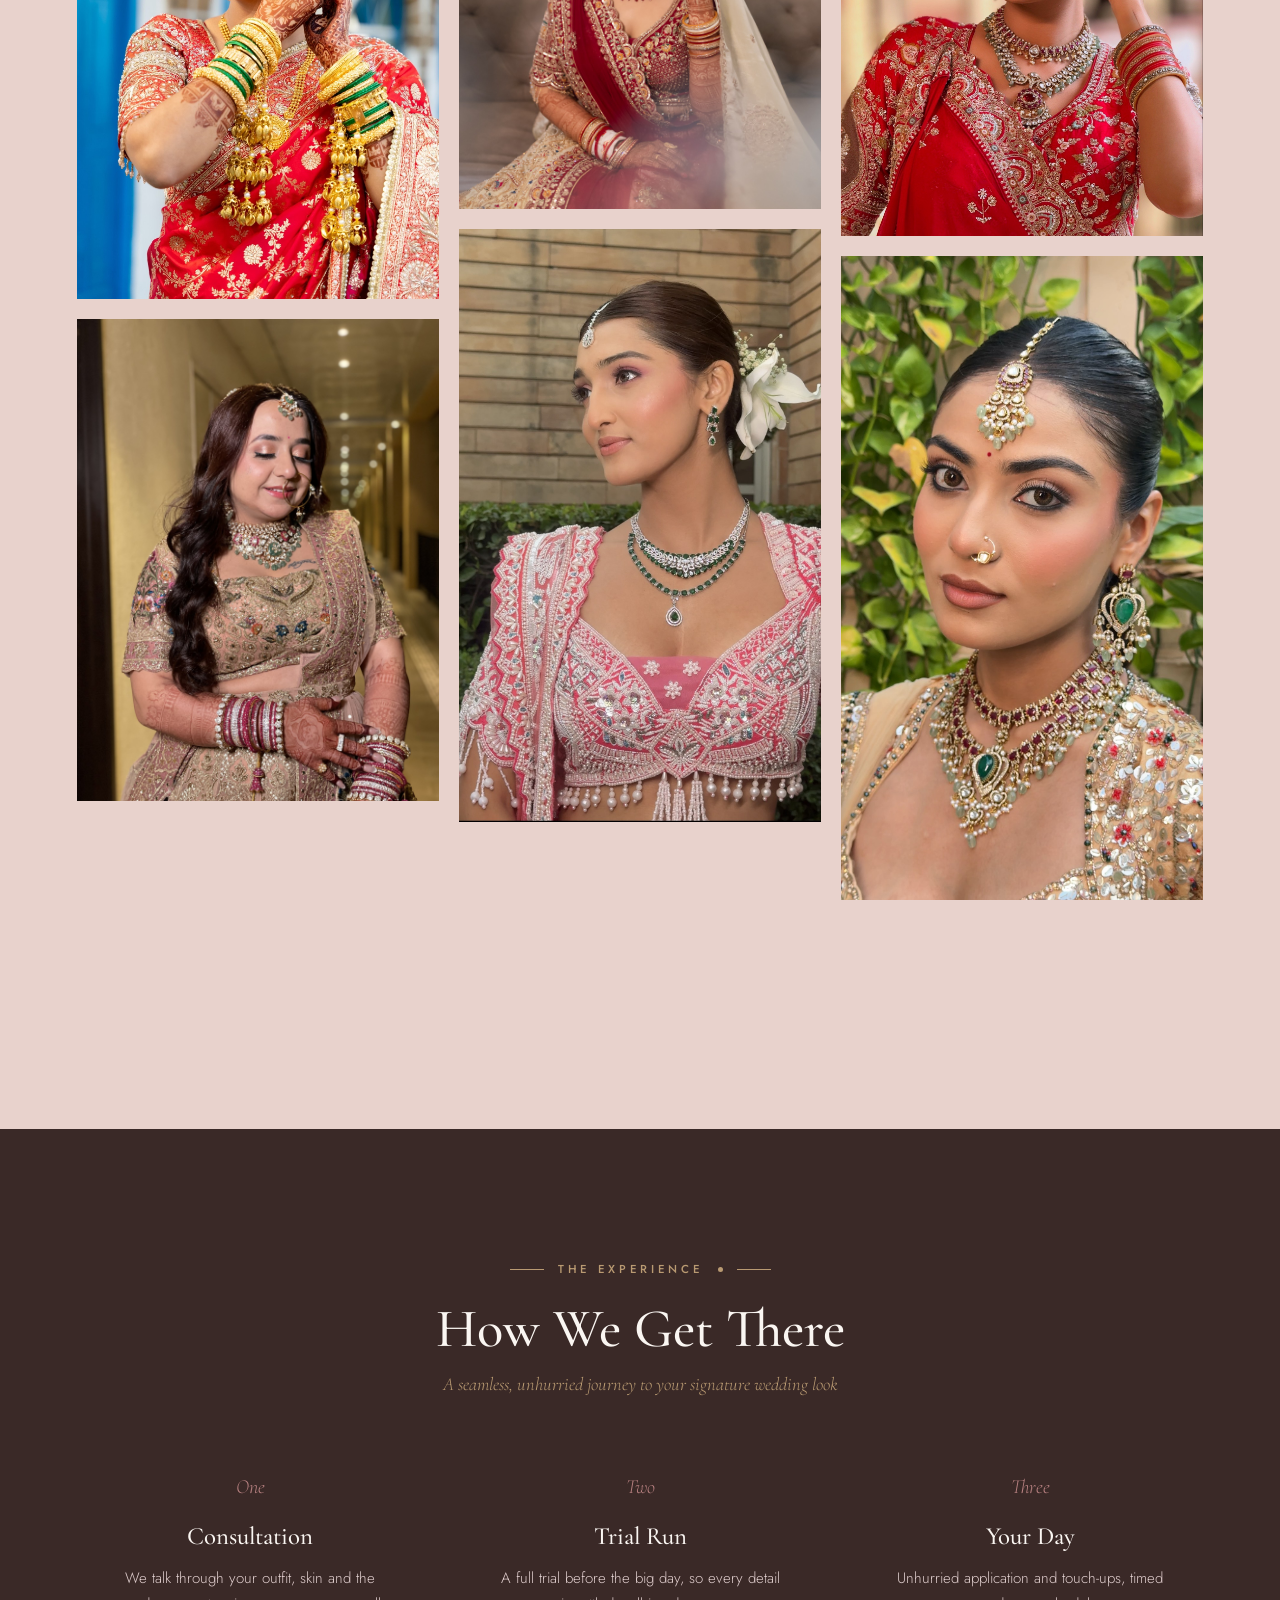
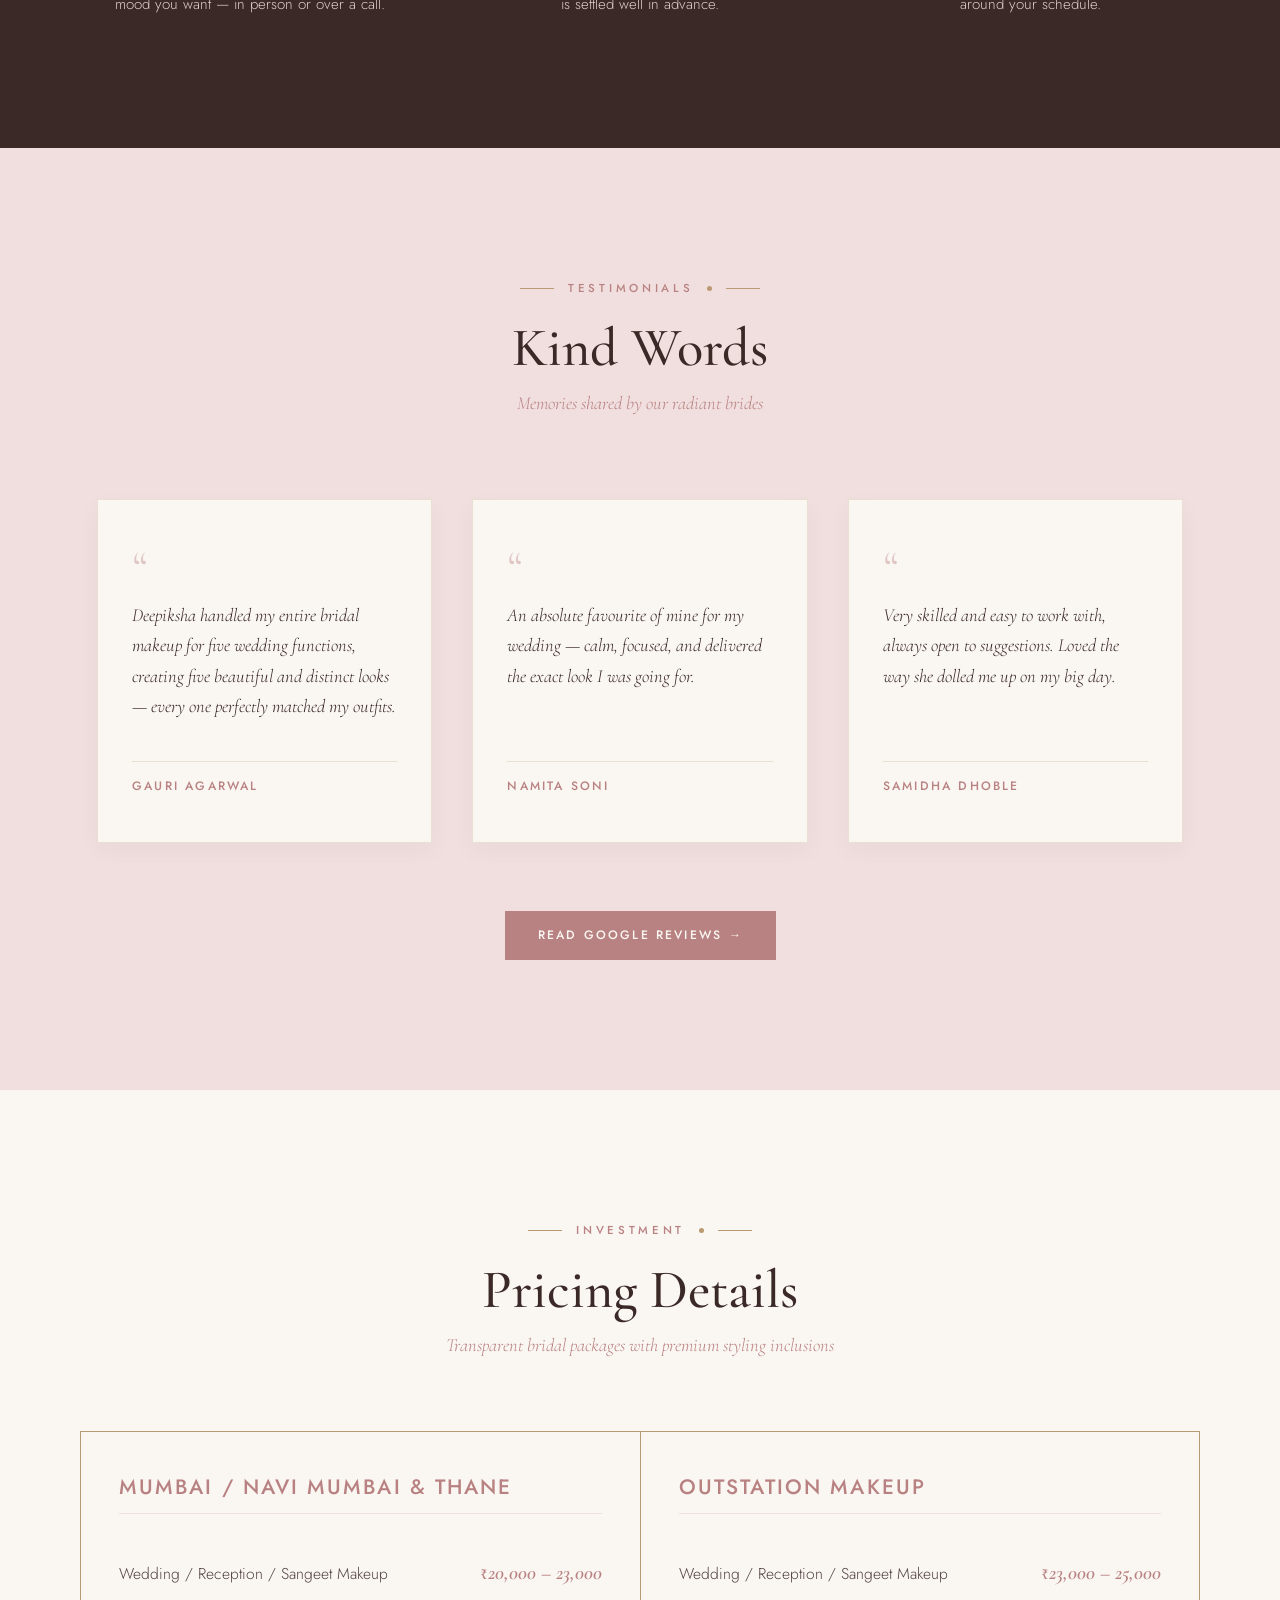
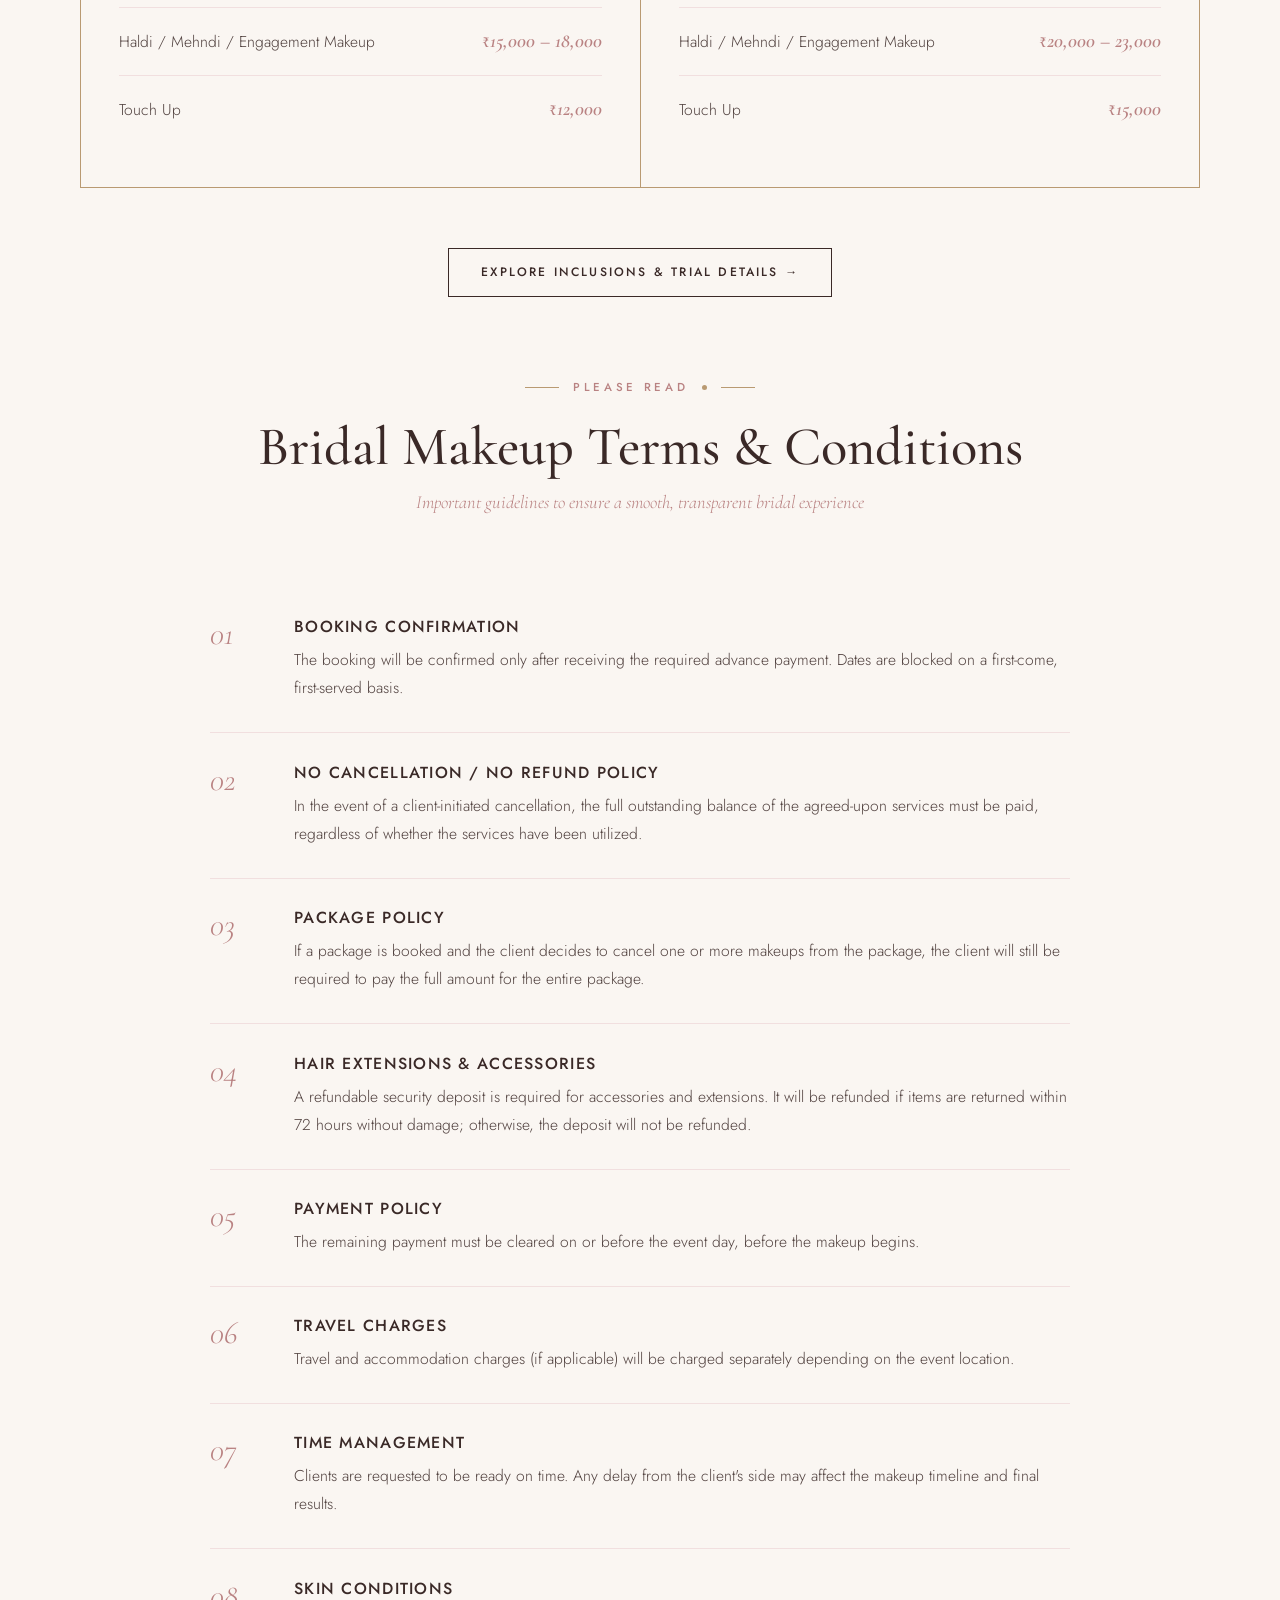
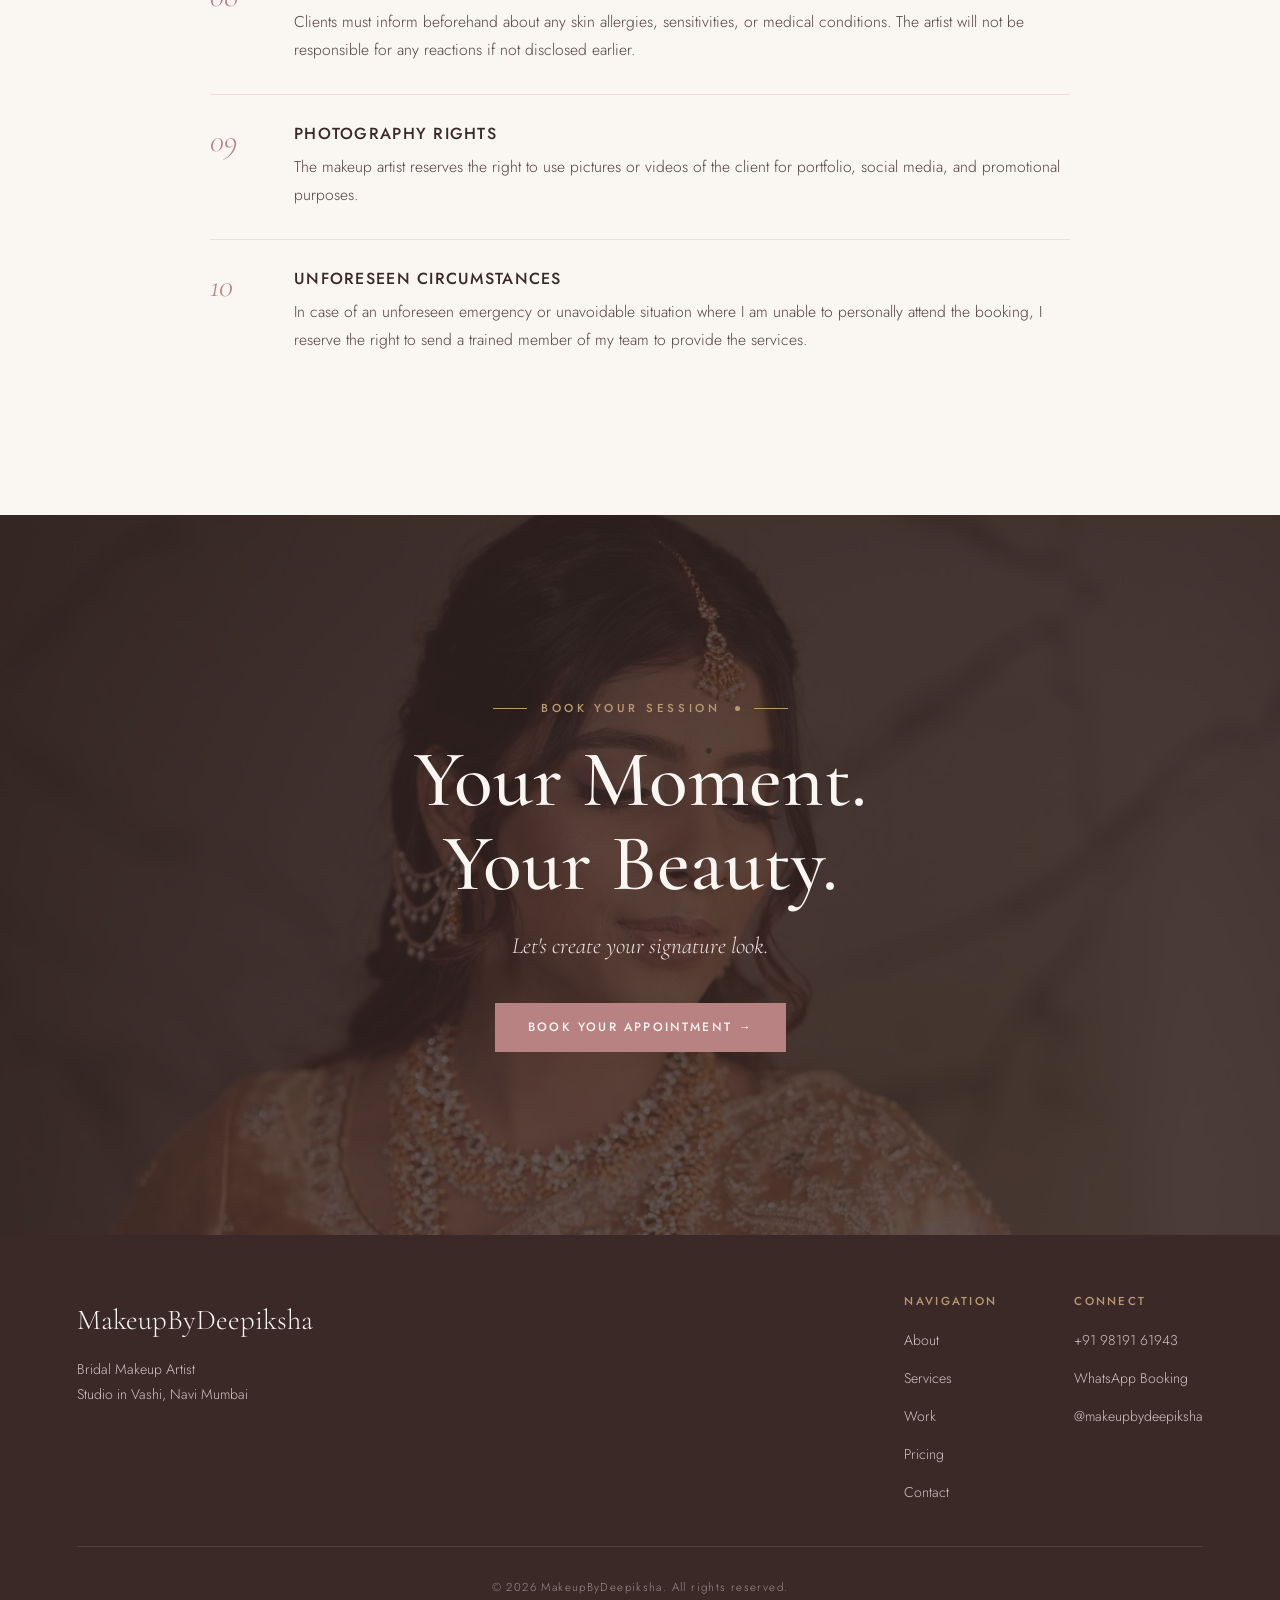
==== commit 715a50c4: "mobile" ====
--- a/index.html
+++ b/index.html
@@ -281,6 +281,37 @@
       </div>
 
       <div class="gallery-grid reveal">
+        <figure class="gallery-item" data-category="bridal" data-full="images/work-07.jpg" tabindex="0" role="button"
+          aria-label="View Editorial Bride">
+          <img src="images/work-07.jpg"
+            alt="Bride in red banarasi saree with gold jhumka jewellery and rose hair accent" width="1335" height="2000"
+            loading="lazy">
+          <figcaption>
+            <span class="tag">Editorial Bride</span>
+            <span class="view">View Look →</span>
+          </figcaption>
+        </figure>
+
+        <figure class="gallery-item" data-category="reception" data-full="images/work-06.jpg" tabindex="0" role="button"
+          aria-label="View Reception Bride">
+          <img src="images/work-06.jpg" alt="Bride in peach lehenga with green and kundan choker in hallway"
+            width="1500" height="2000" loading="lazy">
+          <figcaption>
+            <span class="tag">Reception Bride</span>
+            <span class="view">View Look →</span>
+          </figcaption>
+        </figure>
+
+        <figure class="gallery-item" data-category="bridal" data-full="images/work-05.jpg" tabindex="0" role="button"
+          aria-label="View Reception Ready">
+          <img src="images/work-05.jpg" alt="Bride in red bridal lehenga with veil and kundan jewellery" width="1600"
+            height="2000" loading="lazy">
+          <figcaption>
+            <span class="tag">Reception Ready</span>
+            <span class="view">View Look →</span>
+          </figcaption>
+        </figure>
+
         <figure class="gallery-item" data-category="bridal" data-full="images/work-01.jpg" tabindex="0" role="button"
           aria-label="View Bridal Look">
           <img src="images/work-01.jpg" alt="Bride in pink lehenga with emerald jewellery and floral hair accent"
@@ -307,37 +338,6 @@
             height="2000" loading="lazy">
           <figcaption>
             <span class="tag">Party Glam</span>
-            <span class="view">View Look →</span>
-          </figcaption>
-        </figure>
-
-        <figure class="gallery-item" data-category="bridal" data-full="images/work-05.jpg" tabindex="0" role="button"
-          aria-label="View Reception Ready">
-          <img src="images/work-05.jpg" alt="Bride in red bridal lehenga with veil and kundan jewellery" width="1600"
-            height="2000" loading="lazy">
-          <figcaption>
-            <span class="tag">Reception Ready</span>
-            <span class="view">View Look →</span>
-          </figcaption>
-        </figure>
-
-        <figure class="gallery-item" data-category="reception" data-full="images/work-06.jpg" tabindex="0" role="button"
-          aria-label="View Reception Bride">
-          <img src="images/work-06.jpg" alt="Bride in peach lehenga with green and kundan choker in hallway"
-            width="1500" height="2000" loading="lazy">
-          <figcaption>
-            <span class="tag">Reception Bride</span>
-            <span class="view">View Look →</span>
-          </figcaption>
-        </figure>
-
-        <figure class="gallery-item" data-category="bridal" data-full="images/work-07.jpg" tabindex="0" role="button"
-          aria-label="View Editorial Bride">
-          <img src="images/work-07.jpg"
-            alt="Bride in red banarasi saree with gold jhumka jewellery and rose hair accent" width="1335" height="2000"
-            loading="lazy">
-          <figcaption>
-            <span class="tag">Editorial Bride</span>
             <span class="view">View Look →</span>
           </figcaption>
         </figure>
